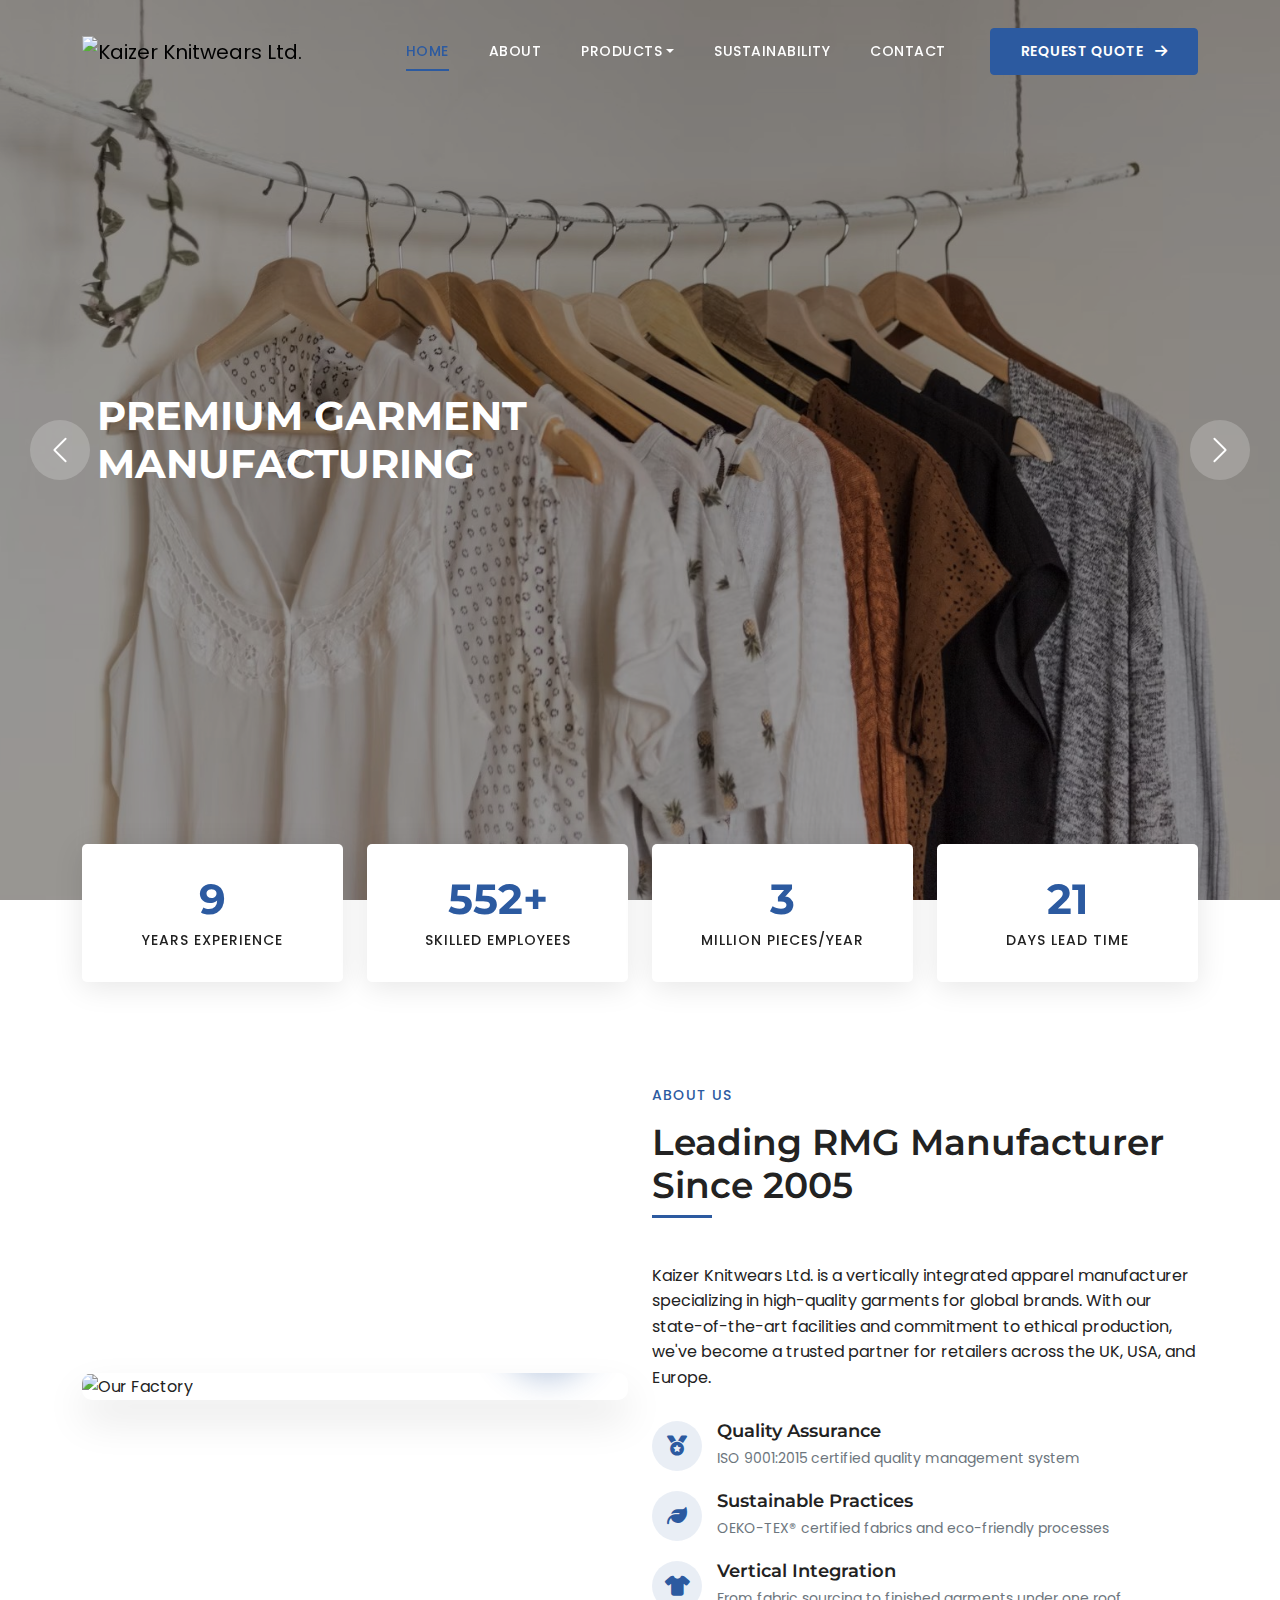
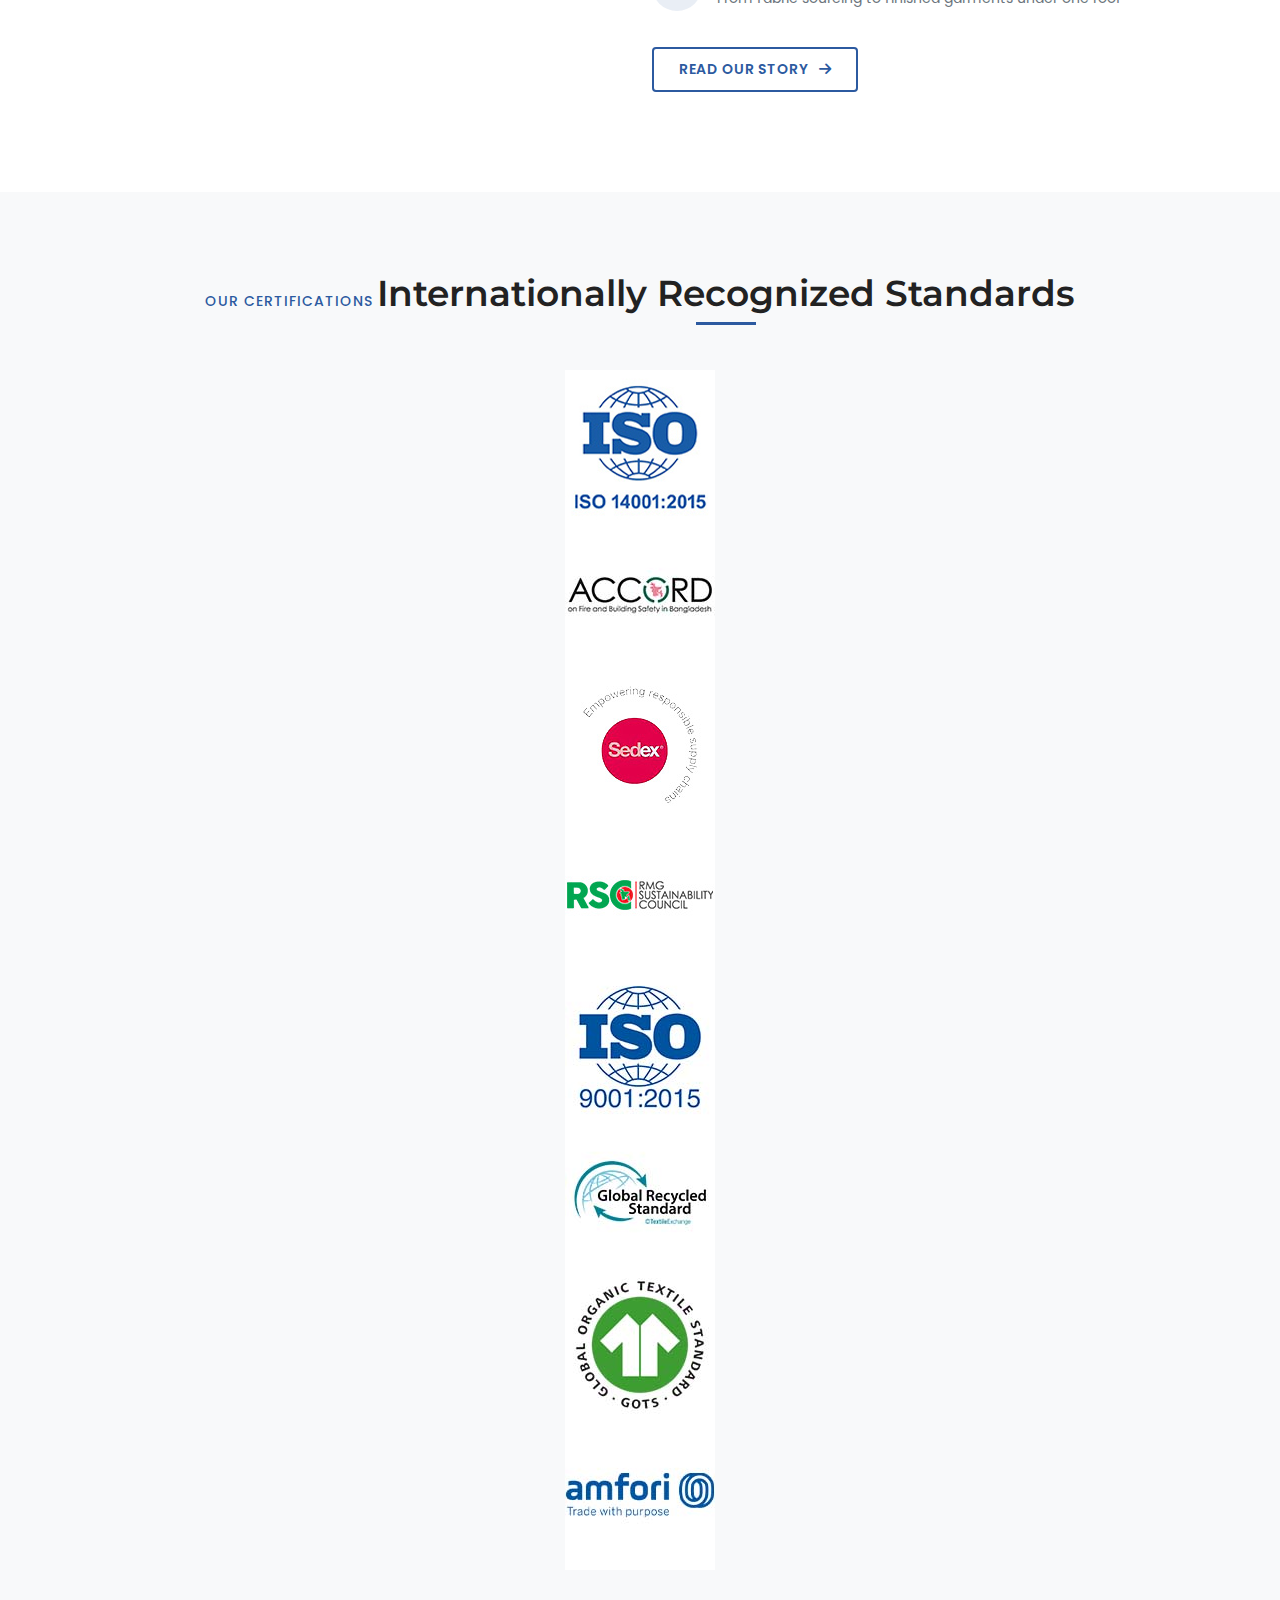
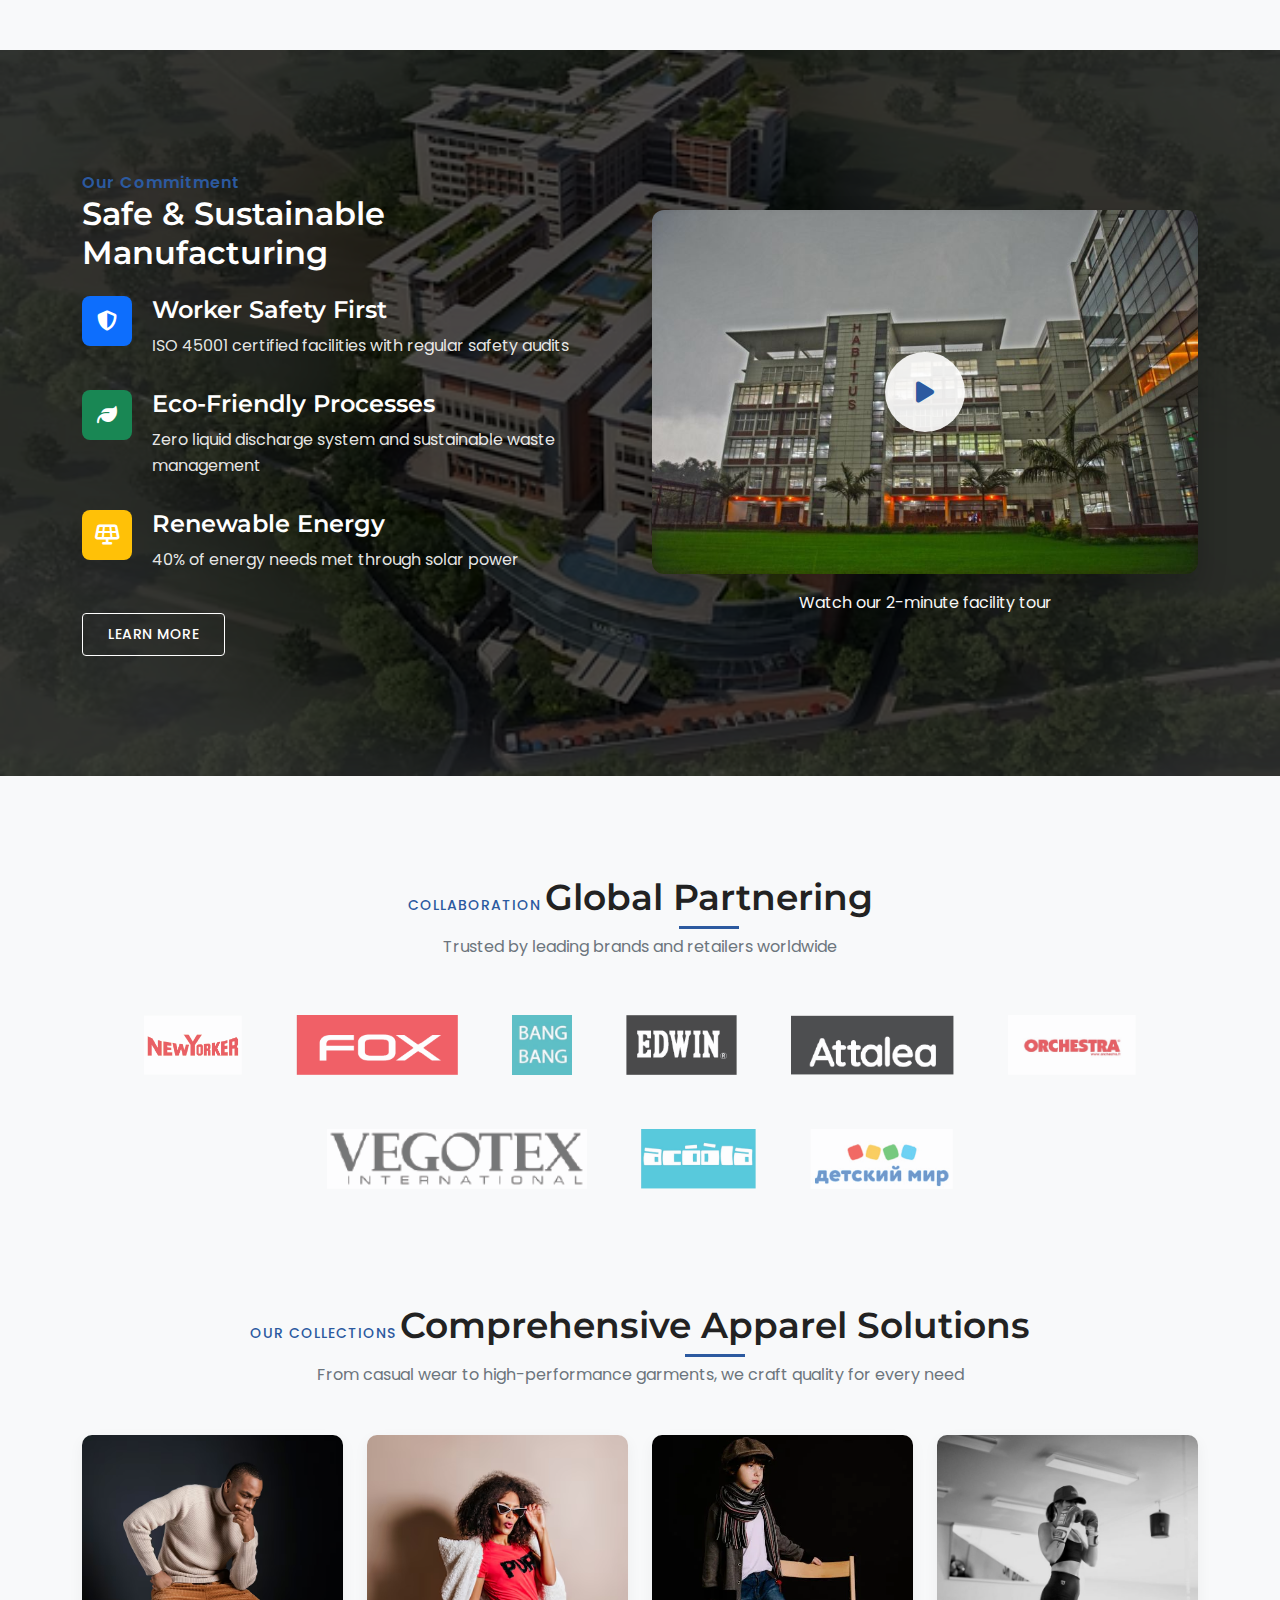
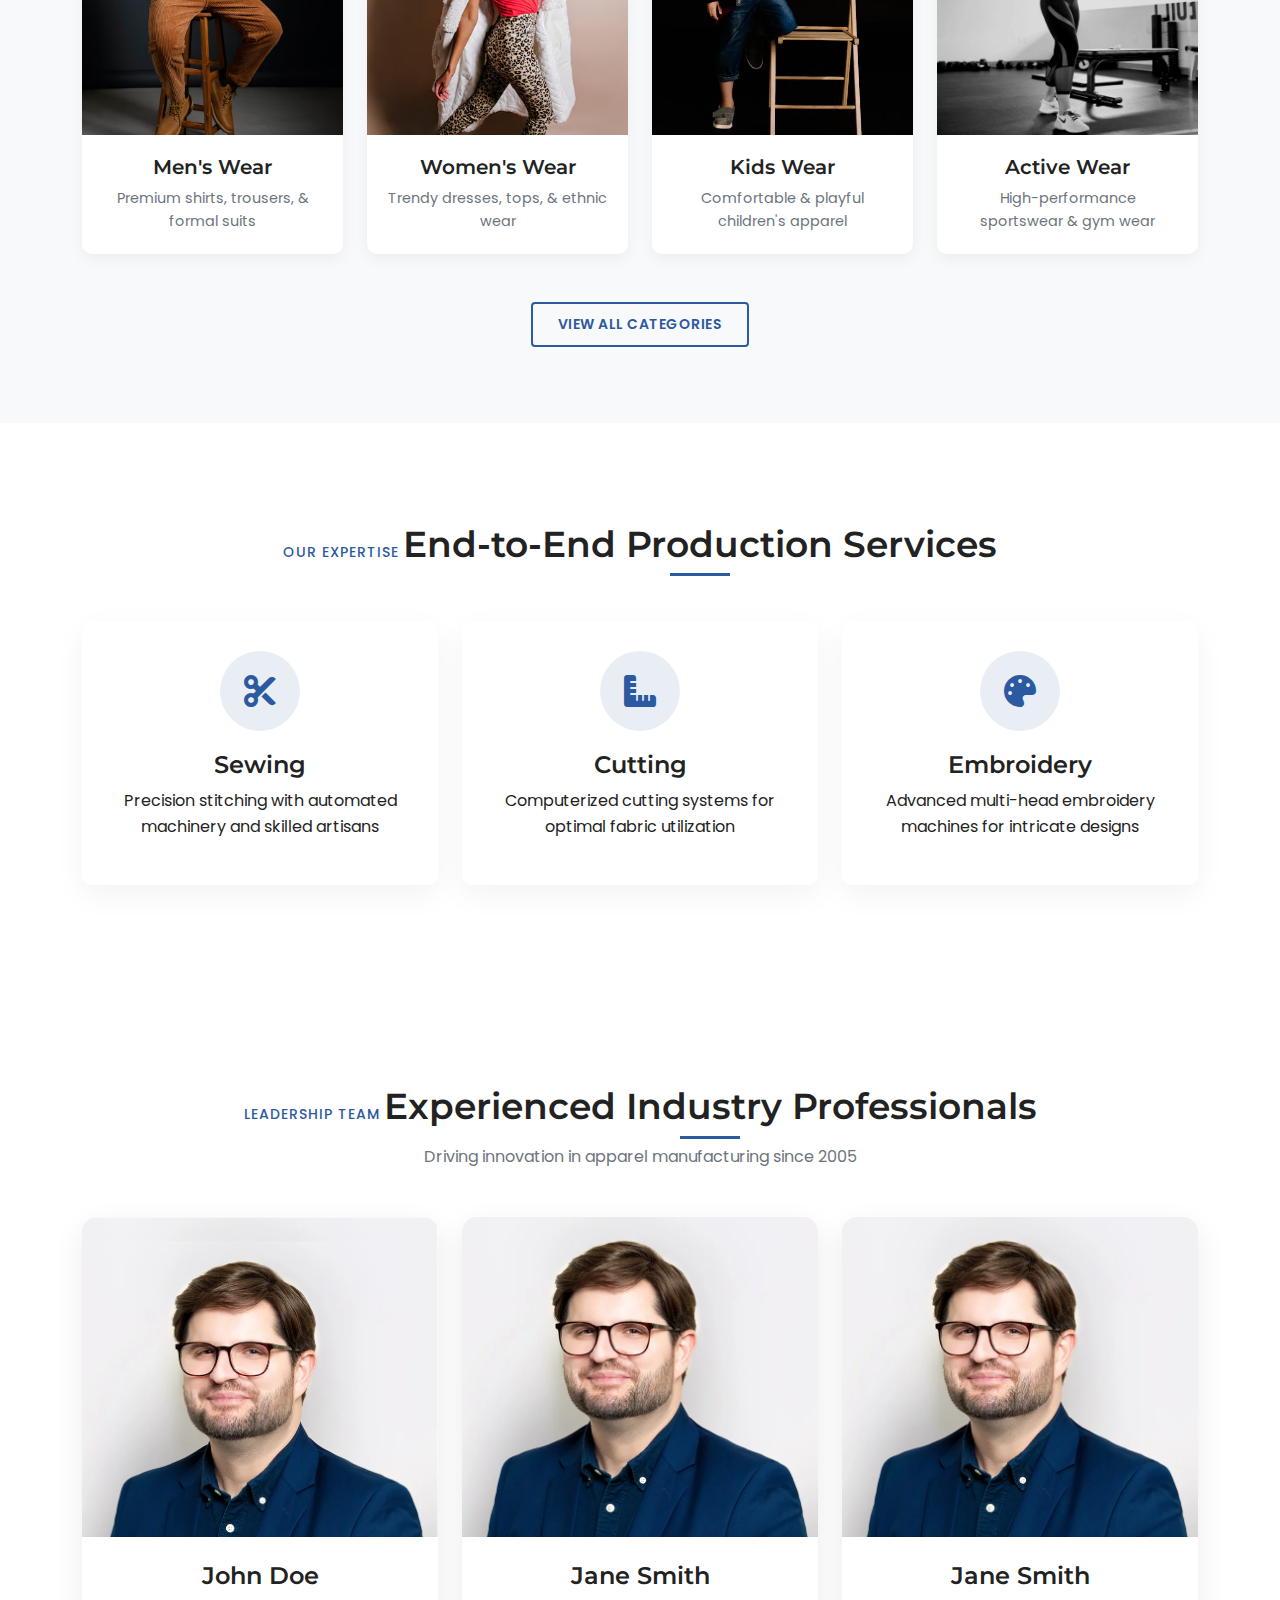
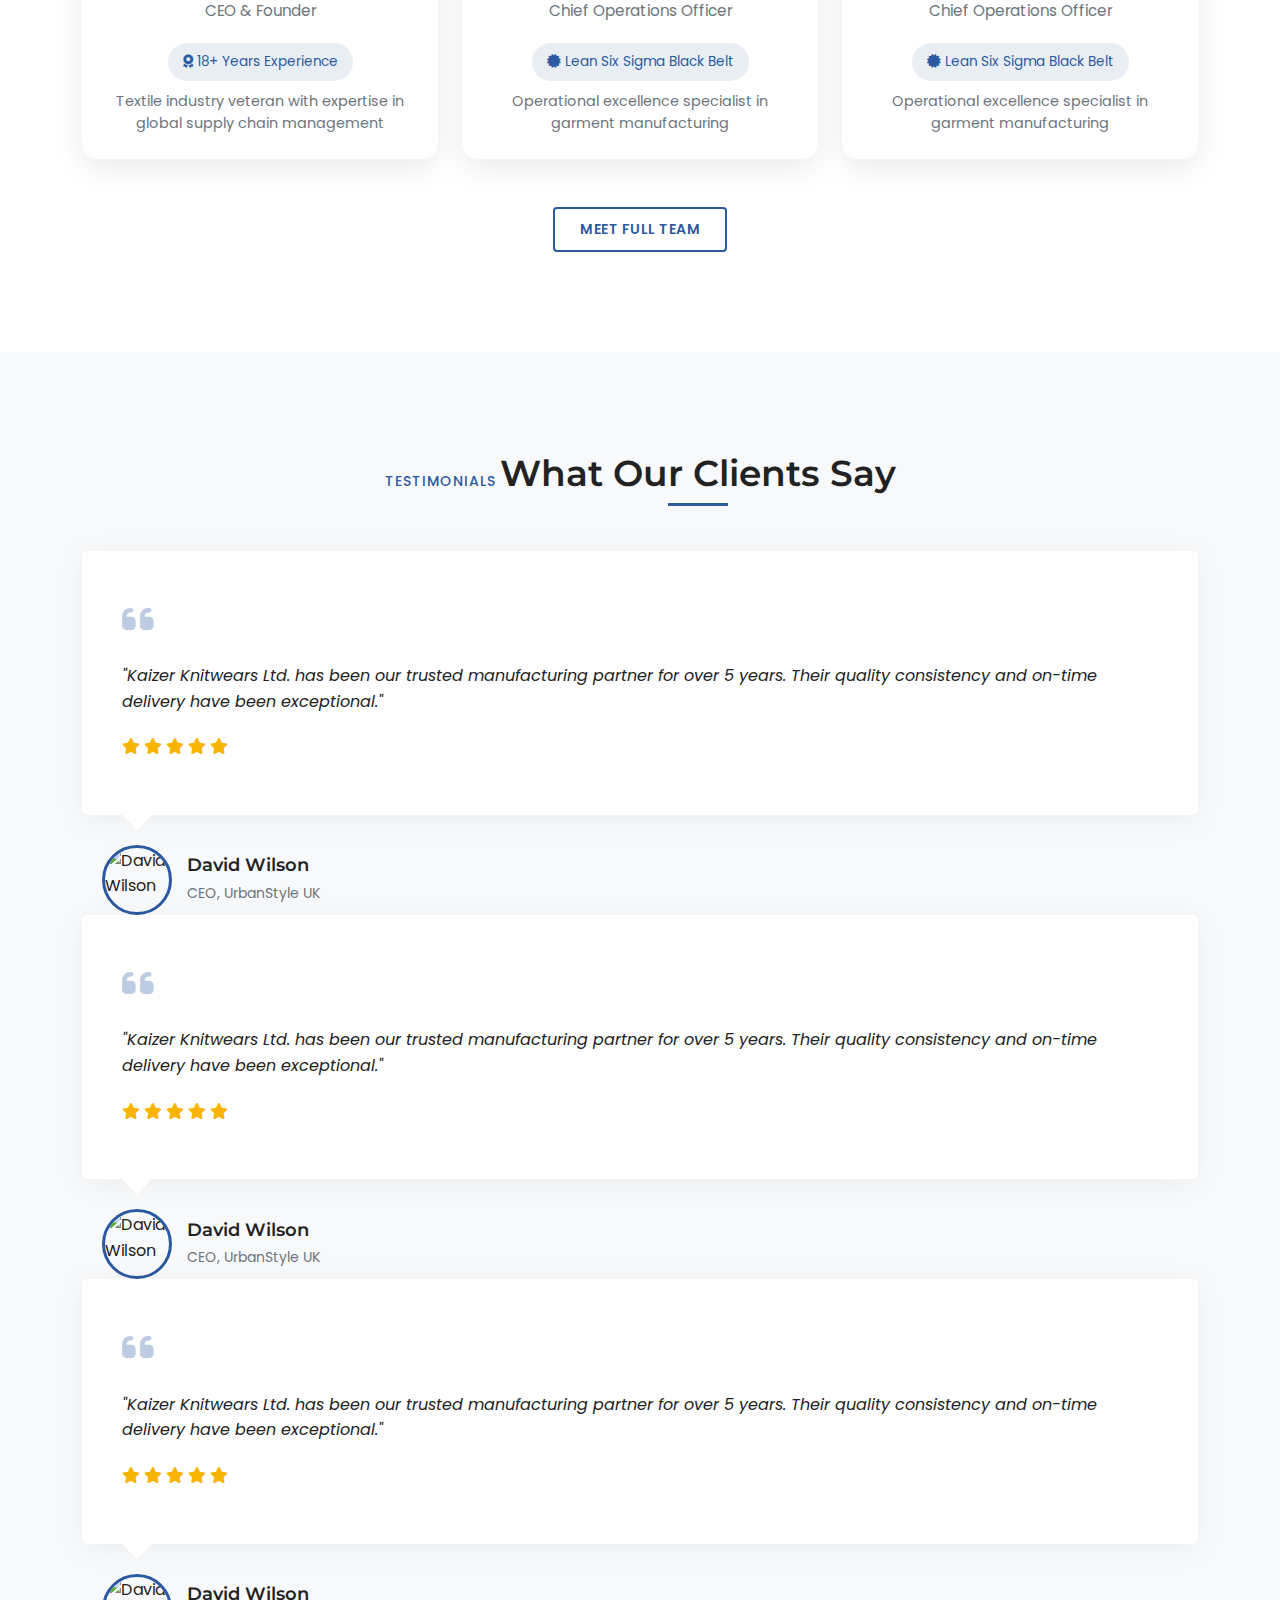
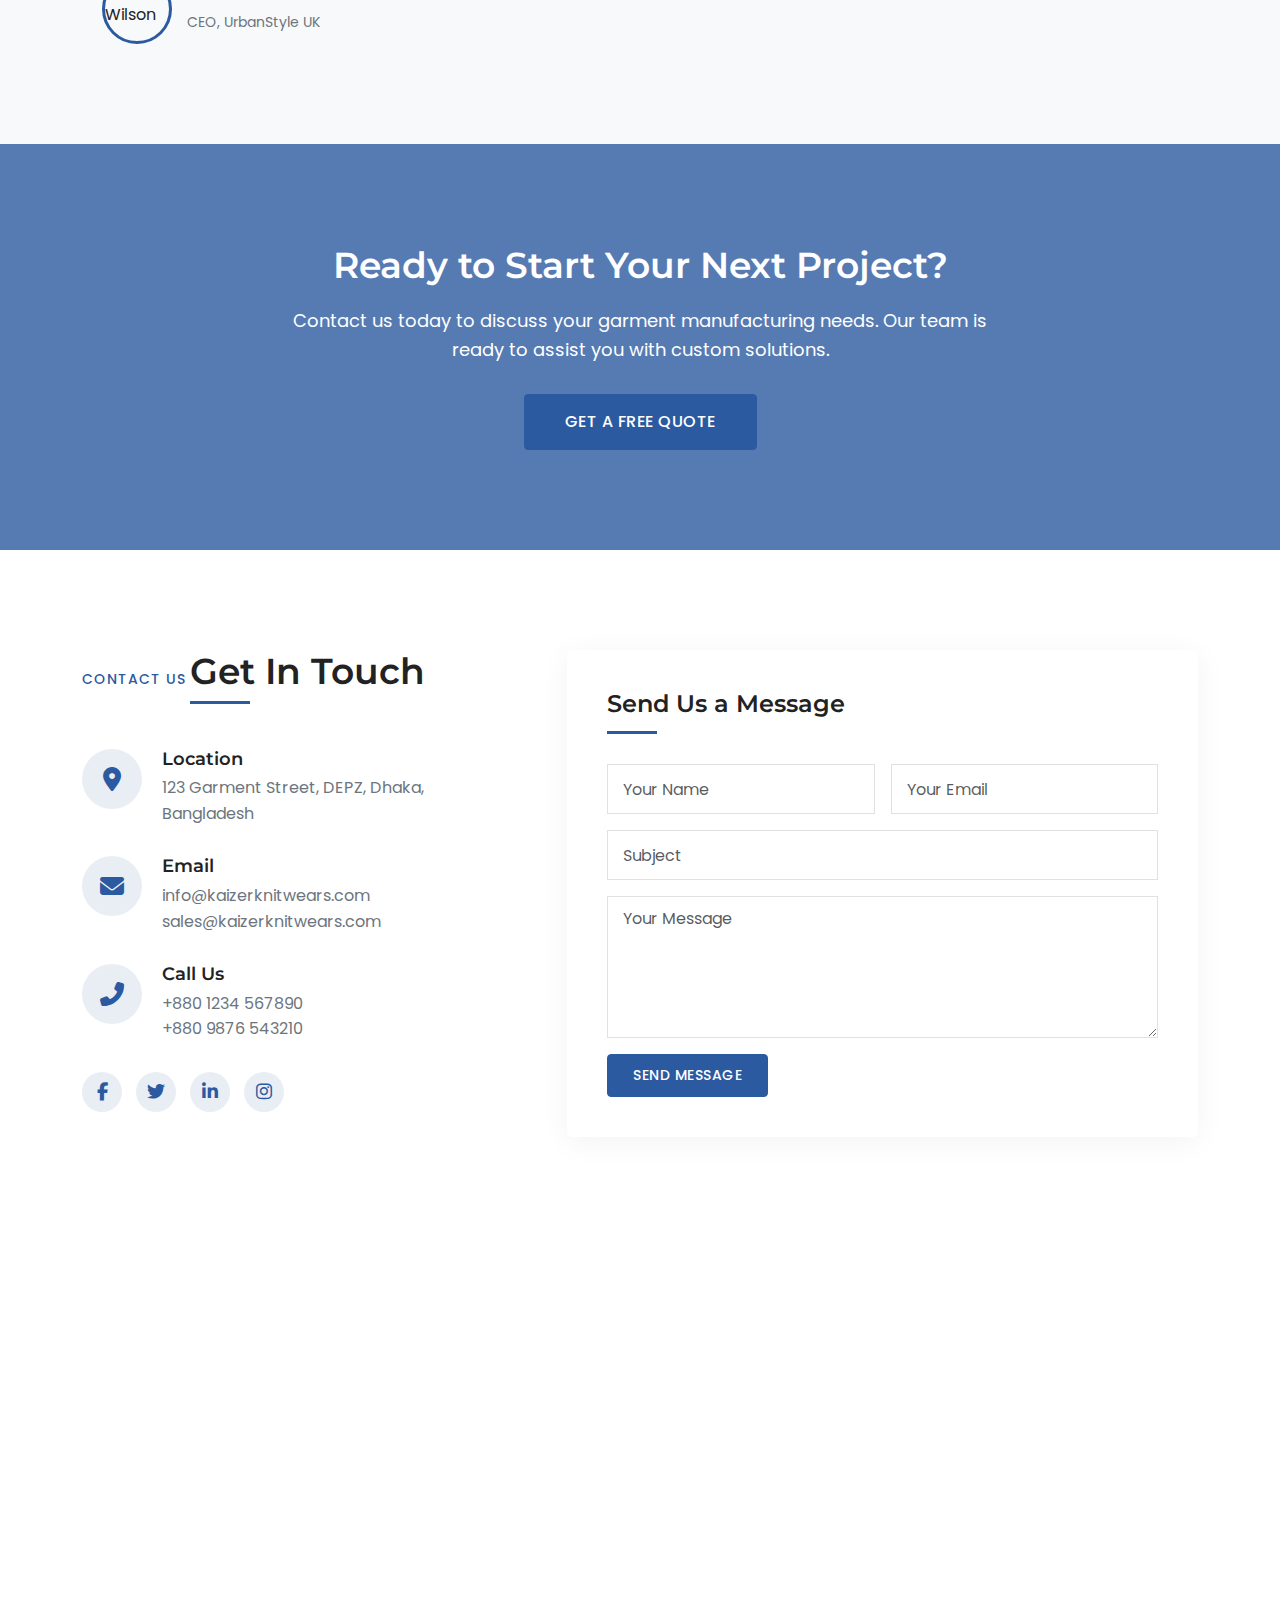
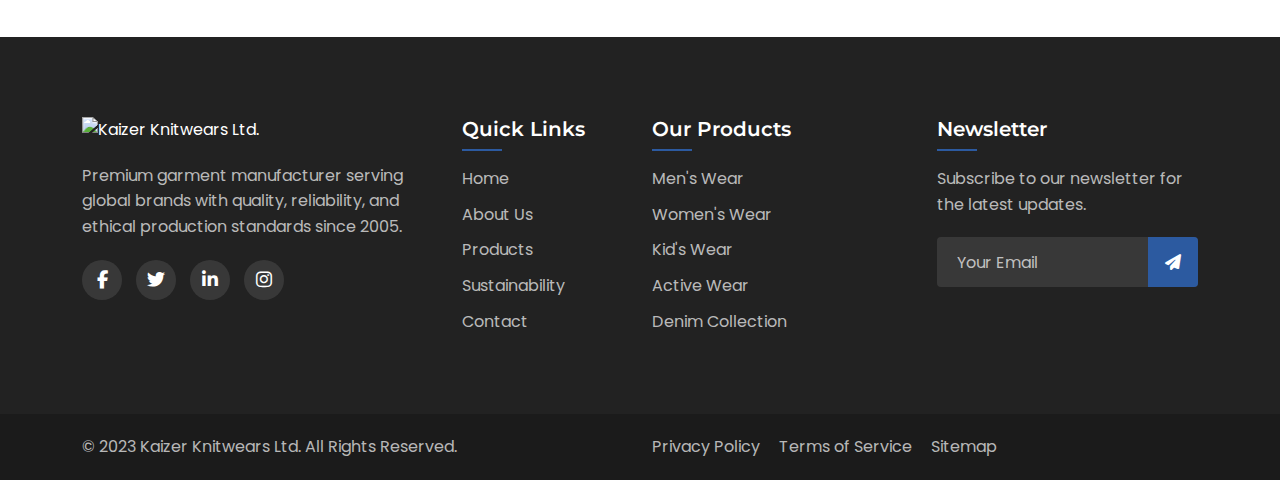
==== index.html @ 27f6b6c5 "projects home page" ====
<!DOCTYPE html>
<html lang="en">
<head>
    <meta charset="UTF-8">
    <meta name="viewport" content="width=device-width, initial-scale=1.0">
    <title>Kaizer Knitwears Ltd. | Premium RMG Manufacturer</title>
    <!-- Bootstrap CSS -->
    <link href="https://cdn.jsdelivr.net/npm/bootstrap@5.3.0/dist/css/bootstrap.min.css" rel="stylesheet">
    <!-- Font Awesome -->
    <link rel="stylesheet" href="https://cdnjs.cloudflare.com/ajax/libs/font-awesome/6.4.0/css/all.min.css">
    <!-- Google Fonts -->
    <link href="https://fonts.googleapis.com/css2?family=Poppins:wght@300;400;500;600;700&family=Montserrat:wght@400;500;600;700&display=swap"
          rel="stylesheet">
    <!-- Animate CSS -->
    <link rel="stylesheet" href="https://cdnjs.cloudflare.com/ajax/libs/animate.css/4.1.1/animate.min.css">
    <!-- Slick Slider CSS -->
    <link rel="stylesheet" href="https://cdnjs.cloudflare.com/ajax/libs/slick-carousel/1.8.1/slick.min.css">
    <link rel="stylesheet" href="https://cdnjs.cloudflare.com/ajax/libs/slick-carousel/1.8.1/slick-theme.min.css">
    <!-- Custom CSS -->
    <link rel="stylesheet" href="style.css">
</head>
<body>
<!-- Preloader -->
<div class="preloader">
    <div class="loader">
        <div class="spinner-border text-primary" role="status">
            <span class="visually-hidden">Loading...</span>
        </div>
        <p>Loading Kaizer Knitwears Ltd.</p>
    </div>
</div>

<!-- Header -->
<header class="header fixed-top">
    <div class="container">
        <nav class="navbar navbar-expand-lg">
            <a class="navbar-brand" href="#">
                <img src="https://erp.kaizerknitwear.com/static/images/logo.jpg" alt="Kaizer Knitwears Ltd."
                     class="img-fluid logo-dark">
                <img src="https://erp.kaizerknitwear.com/static/images/logo.jpg" alt="Kaizer Knitwears Ltd."
                     class="img-fluid logo-light">
            </a>
            <button class="navbar-toggler" type="button" data-bs-toggle="collapse" data-bs-target="#navbarNav">
                <span class="navbar-toggler-icon"></span>
            </button>
            <div class="collapse navbar-collapse" id="navbarNav">
                <ul class="navbar-nav ms-auto">
                    <li class="nav-item">
                        <a class="nav-link active" href="#home">Home</a>
                    </li>
                    <li class="nav-item">
                        <a class="nav-link" href="#about">About</a>
                    </li>
                    <li class="nav-item dropdown">
                        <a class="nav-link dropdown-toggle" href="#" id="productsDropdown" role="button"
                           data-bs-toggle="dropdown">Products</a>
                        <ul class="dropdown-menu">
                            <li><a class="dropdown-item" href="#">Men's Wear</a></li>
                            <li><a class="dropdown-item" href="#">Women's Wear</a></li>
                            <li><a class="dropdown-item" href="#">Kid's Wear</a></li>
                            <li><a class="dropdown-item" href="#">Active Wear</a></li>
                            <li><a class="dropdown-item" href="#">Denim Collection</a></li>
                        </ul>
                    </li>
                    <li class="nav-item">
                        <a class="nav-link" href="#sustainability">Sustainability</a>
                    </li>
                    <li class="nav-item">
                        <a class="nav-link" href="#contact">Contact</a>
                    </li>
                </ul>
                <div class="ms-lg-4 mt-3 mt-lg-0">
                    <a href="#contact" class="btn btn-primary btn-cta">Request Quote <i
                            class="fas fa-arrow-right ms-2"></i></a>
                </div>
            </div>
        </nav>
    </div>
</header>

<!-- Hero Banner with Improved Slider -->
<section class="hero-banner" id="home">
    <div id="heroCarousel" class="carousel slide carousel-fade" data-bs-ride="carousel">
        <div class="carousel-inner">
            <!-- Slide 1 -->
            <div class="carousel-item active">
                <div class="carousel-background" style="background-image: url('images/sl-1.jpg');">
                    <div class="carousel-container">
                        <div class="container">
                            <div class="carousel-content">
                                <h1 class="animate__animated animate__fadeInDown">Premium Garment Manufacturing</h1>
                            </div>
                        </div>
                    </div>
                </div>
            </div>
            <!-- Slide 2 -->
            <div class="carousel-item">
                <div class="carousel-background" style="background-image: url('images/sl5.jpg');">
                    <div class="carousel-container">
                        <div class="container">
                            <div class="carousel-content">
                                <h1 class="animate__animated animate__fadeInDown">Sustainable Textile Solutions</h1>
                                <!--  <div class="animate__animated animate__fadeInUp">
                                     <a href="#sustainability" class="btn btn-primary">Our Process</a>
                                 </div> -->
                            </div>
                        </div>
                    </div>
                </div>
            </div>
        </div>
        <!-- Custom Navigation Controls -->
        <button class="carousel-control-prev" type="button" data-bs-target="#heroCarousel" data-bs-slide="prev">
            <span class="carousel-control-prev-icon" aria-hidden="true"></span>
            <span class="visually-hidden">Previous</span>
        </button>
        <button class="carousel-control-next" type="button" data-bs-target="#heroCarousel" data-bs-slide="next">
            <span class="carousel-control-next-icon" aria-hidden="true"></span>
            <span class="visually-hidden">Next</span>
        </button>
    </div>
</section>

<!-- Stats Bar -->
<section class="stats-bar">
    <div class="container">
        <div class="row g-4">
            <div class="col-md-3 col-6">
                <div class="stat-item">
                    <h3 data-counter="18">0</h3>
                    <p>Years Experience</p>
                </div>
            </div>
            <div class="col-md-3 col-6">
                <div class="stat-item">
                    <h3 data-counter="1200">0</h3>
                    <p>Skilled Employees</p>
                </div>
            </div>
            <div class="col-md-3 col-6">
                <div class="stat-item">
                    <h3 data-counter="5">0</h3>
                    <p>Million Pieces/Year</p>
                </div>
            </div>
            <div class="col-md-3 col-6">
                <div class="stat-item">
                    <h3 data-counter="45">0</h3>
                    <p>Days Lead Time</p>
                </div>
            </div>
        </div>
    </div>
</section>

<!-- About Section -->
<section class="about-section" id="about">
    <div class="container">
        <div class="row align-items-center">
            <div class="col-lg-6">
                <div class="about-img">
                    <img src="https://images.unsplash.com/photo-1604176354204-9268737828e4?ixlib=rb-1.2.1&auto=format&fit=crop&w=1350&q=80"
                         alt="Our Factory" class="img-fluid">
                    <div class="experience-badge">
                        <span>18+</span>
                        <p>Years Experience</p>
                    </div>
                </div>
            </div>
            <div class="col-lg-6">
                <div class="section-header">
                    <span class="subtitle">About Us</span>
                    <h2>Leading RMG Manufacturer Since 2005</h2>
                </div>
                <p>Kaizer Knitwears Ltd. is a vertically integrated apparel manufacturer specializing in high-quality
                    garments for global brands. With our state-of-the-art facilities and commitment to ethical
                    production, we've become a trusted partner for retailers across the UK, USA, and Europe.</p>
                <div class="about-features">
                    <div class="feature-item">
                        <div class="feature-icon">
                            <i class="fas fa-medal"></i>
                        </div>
                        <div class="feature-content">
                            <h4>Quality Assurance</h4>
                            <p>ISO 9001:2015 certified quality management system</p>
                        </div>
                    </div>
                    <div class="feature-item">
                        <div class="feature-icon">
                            <i class="fas fa-leaf"></i>
                        </div>
                        <div class="feature-content">
                            <h4>Sustainable Practices</h4>
                            <p>OEKO-TEX® certified fabrics and eco-friendly processes</p>
                        </div>
                    </div>
                    <div class="feature-item">
                        <div class="feature-icon">
                            <i class="fas fa-tshirt"></i>
                        </div>
                        <div class="feature-content">
                            <h4>Vertical Integration</h4>
                            <p>From fabric sourcing to finished garments under one roof</p>
                        </div>
                    </div>
                </div>
                <a href="#" class="btn btn-outline-primary mt-3">Read Our Story <i class="fas fa-arrow-right ms-2"></i></a>
            </div>
        </div>
    </div>
</section>

<!-- Certifications -->
<section class="certifications-section bg-light">
    <div class="container">
        <div class="section-header text-center">
            <span class="subtitle">Our Certifications</span>
            <h2>Internationally Recognized Standards</h2>
        </div>
        <div class="certifications-slider">
            <div class="certification-item">
                <img src="images/ISO-14001.jpg" alt="OEKO-TEX Certified" class="img-fluid">
            </div>
            <div class="certification-item">
                <img src="images/accord.jpg" alt="ISO 9001 Certified" class="img-fluid">
            </div>
            <div class="certification-item">
                <img src="images/Sedex.jpg" alt="BSCI Compliant" class="img-fluid">
            </div>
            <div class="certification-item">
                <img src="images/RSC.jpg" alt="SEDEX Member" class="img-fluid">
            </div>
            <div class="certification-item">
                <img src="images/ISO.jpg" alt="WRAP Certified" class="img-fluid">
            </div>
            <div class="certification-item">
                <img src="images/GRS.jpg" alt="LEED Certified" class="img-fluid">
            </div>
            <div class="certification-item">
                <img src="images/gots.jpg" alt="LEED Certified" class="img-fluid">
            </div>
            <div class="certification-item">
                <img src="images/amfori.jpg" alt="LEED Certified" class="img-fluid">
            </div>
        </div>
    </div>
</section>

<!-- Add this after Certifications Section -->

<!-- Updated Video Section -->
<section class="video-section" id="sustainability-video">
    <div class="video-overlay"></div>
    <div class="container">
        <div class="row align-items-center">
            <!-- Left Content Column -->
            <div class="col-lg-6 mb-5 mb-lg-0">
                <div class="video-content pr-lg-5">
                    <span class="subtitle">Our Commitment</span>
                    <h2 class="text-white mb-4">Safe & Sustainable Manufacturing</h2>

                    <div class="safety-features mb-4">
                        <div class="feature-item d-flex mb-3">
                            <div class="icon-box bg-primary text-white">
                                <i class="fas fa-shield-alt"></i>
                            </div>
                            <div class="content-box">
                                <h4 class="text-white">Worker Safety First</h4>
                                <p class="text-light">ISO 45001 certified facilities with regular safety audits</p>
                            </div>
                        </div>

                        <div class="feature-item d-flex mb-3">
                            <div class="icon-box bg-success text-white">
                                <i class="fas fa-leaf"></i>
                            </div>
                            <div class="content-box">
                                <h4 class="text-white">Eco-Friendly Processes</h4>
                                <p class="text-light">Zero liquid discharge system and sustainable waste management</p>
                            </div>
                        </div>

                        <div class="feature-item d-flex">
                            <div class="icon-box bg-warning text-white">
                                <i class="fas fa-solar-panel"></i>
                            </div>
                            <div class="content-box">
                                <h4 class="text-white">Renewable Energy</h4>
                                <p class="text-light">40% of energy needs met through solar power</p>
                            </div>
                        </div>
                    </div>

                    <a href="#sustainability" class="btn btn-outline-light">Learn More</a>
                </div>
            </div>

            <!-- Right Video Column -->
            <div class="col-lg-6">
                <div class="video-play-wrapper text-center">
                    <div class="video-thumbnail position-relative">
                        <img src="images/rmg.jpeg" alt="Factory Tour" class="img-fluid rounded-lg">
                        <a href="https://www.youtube.com/watch?v=your-video-id"
                           class="video-play-btn"
                           data-bs-toggle="modal"
                           data-bs-target="#videoModal">
                            <i class="fas fa-play"></i>
                        </a>
                    </div>
                    <p class="text-white mt-3 mb-0">Watch our 2-minute facility tour</p>
                </div>
            </div>
        </div>
    </div>
</section>
<div class="modal fade" id="videoModal" tabindex="-1" aria-labelledby="videoModalLabel" aria-hidden="true">
    <div class="modal-dialog modal-lg">
        <div class="modal-content">
            <div class="modal-header">
                <button type="button" class="btn-close" data-bs-dismiss="modal" aria-label="Close"></button>
            </div>
            <div class="modal-body">
                <div class="ratio ratio-16x9">
                    <iframe id="videoFrame" src="" allowfullscreen></iframe>
                </div>
            </div>
        </div>
    </div>
</div>
<!-- end Video Modal -->


<!-- Global Partnering Section -->
<section class="global-partnering-section py-100 bg-light">
    <div class="container">
        <div class="section-header text-center">
            <span class="subtitle">Collaboration</span>
            <h2>Global Partnering</h2>
            <p>Trusted by leading brands and retailers worldwide</p>
        </div>
        <div class="partner-logos">
            <div class="row align-items-center justify-content-center g-4">
                <div class="col-auto">
                    <img src="images/clients1.png" alt="Partner 1" class="img-fluid">
                </div>
                <div class="col-auto">
                    <img src="images/clients2.png" alt="Partner 2" class="img-fluid">
                </div>
                <div class="col-auto">
                    <img src="images/clients3.png" alt="Partner 3" class="img-fluid">
                </div>
                <div class="col-auto">
                    <img src="images/clients4.png" alt="Partner 4" class="img-fluid">
                </div>
                <div class="col-auto">
                    <img src="images/clients5.png" alt="Partner 5" class="img-fluid">
                </div>
                <div class="col-auto">
                    <img src="images/clients6.png" alt="Partner 5" class="img-fluid">
                </div>
                <div class="col-auto">
                    <img src="images/clients7.png" alt="Partner 5" class="img-fluid">
                </div>
                <div class="col-auto">
                    <img src="images/clients8.png" alt="Partner 5" class="img-fluid">
                </div>
                <div class="col-auto">
                    <img src="images/clients9.png" alt="Partner 5" class="img-fluid">
                </div>
            </div>
        </div>
    </div>
</section>
<!-- Diverse Product Range Section -->
<section class="product-range-section py-100">
    <div class="container">
        <div class="section-header text-center mb-5">
            <span class="subtitle">Our Collections</span>
            <h2>Comprehensive Apparel Solutions</h2>
            <p class="mx-auto">From casual wear to high-performance garments, we craft quality for every need</p>
        </div>

        <div class="row g-4">
            <!-- Men's Wear -->
            <div class="col-lg-3 col-md-6">
                <div class="product-category-card">
                    <div class="category-image">
                        <img src="images/mens.avif" alt="Men's Collection" class="img-fluid">
                        <div class="category-overlay">
                            <a href="#" class="btn btn-primary">Explore Collection</a>
                        </div>
                    </div>
                    <div class="category-info">
                        <h4>Men's Wear</h4>
                        <p>Premium shirts, trousers, & formal suits</p>
                    </div>
                </div>
            </div>

            <!-- Women's Wear -->
            <div class="col-lg-3 col-md-6">
                <div class="product-category-card">
                    <div class="category-image">
                        <img src="images/wmens.avif" alt="Women's Collection" class="img-fluid">
                        <div class="category-overlay">
                            <a href="#" class="btn btn-primary">Explore Collection</a>
                        </div>
                    </div>
                    <div class="category-info">
                        <h4>Women's Wear</h4>
                        <p>Trendy dresses, tops, & ethnic wear</p>
                    </div>
                </div>
            </div>

            <!-- Kids Wear -->
            <div class="col-lg-3 col-md-6">
                <div class="product-category-card">
                    <div class="category-image">
                        <img src="images/kids.webp" alt="Kids Collection" class="img-fluid">
                        <div class="category-overlay">
                            <a href="#" class="btn btn-primary">Explore Collection</a>
                        </div>
                    </div>
                    <div class="category-info">
                        <h4>Kids Wear</h4>
                        <p>Comfortable & playful children's apparel</p>
                    </div>
                </div>
            </div>

            <!-- Active Wear -->
            <div class="col-lg-3 col-md-6">
                <div class="product-category-card">
                    <div class="category-image">
                        <img src="images/activ.jpg" alt="Activewear" class="img-fluid">
                        <div class="category-overlay">
                            <a href="#" class="btn btn-primary">Explore Collection</a>
                        </div>
                    </div>
                    <div class="category-info">
                        <h4>Active Wear</h4>
                        <p>High-performance sportswear & gym wear</p>
                    </div>
                </div>
            </div>
        </div>
        <div class="row">
            <!-- View All Button -->
            <div class="text-center mt-5">
                <a href="#products" class="btn btn-outline-primary">View All Categories</a>
            </div>
        </div>
        <br>
        <br>
        <br>
    </div>
</section>

<!-- Add this after Global Partnering Section -->
<!-- Production Services Section -->
<section class="production-services-section py-100">
    <div class="container">
        <div class="section-header text-center">
            <span class="subtitle">Our Expertise</span>
            <h2>End-to-End Production Services</h2>
        </div>
        <div class="row g-4">
            <!-- Sewing -->
            <div class="col-md-4 col-sm-6">
                <div class="service-card">
                    <div class="service-icon">
                        <i class="fas fa-cut"></i>
                    </div>
                    <h4>Sewing</h4>
                    <p>Precision stitching with automated machinery and skilled artisans</p>
                </div>
            </div>
            <!-- Cutting -->
            <div class="col-md-4 col-sm-6">
                <div class="service-card">
                    <div class="service-icon">
                        <i class="fas fa-ruler-combined"></i>
                    </div>
                    <h4>Cutting</h4>
                    <p>Computerized cutting systems for optimal fabric utilization</p>
                </div>
            </div>
            <!-- Add similar blocks for other services -->
            <!-- Embroidery -->
            <div class="col-md-4 col-sm-6">
                <div class="service-card">
                    <div class="service-icon">
                        <i class="fas fa-palette"></i>
                    </div>
                    <h4>Embroidery</h4>
                    <p>Advanced multi-head embroidery machines for intricate designs</p>
                </div>
            </div>
            <!-- Add remaining services following the same pattern -->
        </div>
    </div>
</section>

<!-- Add this after Production Services Section -->
<!-- Management Team Section -->
<!-- Management Team Section -->
<section class="management-section">
    <div class="container">
        <div class="section-header text-center mb-5">
            <span class="subtitle">Leadership Team</span>
            <h2>Experienced Industry Professionals</h2>
            <p class="mx-auto">Driving innovation in apparel manufacturing since 2005</p>
        </div>

        <div class="row g-4 justify-content-center">
            <!-- CEO -->
            <div class="col-xl-4 col-lg-4 col-md-6">
                <div class="team-card">
                    <div class="team-image">
                        <img src="images/md.png" alt="John Doe - CEO" class="img-fluid">
                        <div class="team-social">
                            <a href="#" class="social-link"><i class="fab fa-linkedin"></i></a>
                            <a href="#" class="social-link"><i class="fab fa-twitter"></i></a>
                            <a href="#" class="social-link"><i class="far fa-envelope"></i></a>
                        </div>
                    </div>
                    <div class="team-info">
                        <h4>John Doe</h4>
                        <p class="position">CEO & Founder</p>
                        <div class="achievement-badge">
                            <i class="fas fa-award"></i> 18+ Years Experience
                        </div>
                        <p class="bio">Textile industry veteran with expertise in global supply chain management</p>
                    </div>
                </div>
            </div>

            <!-- COO -->
            <div class="col-xl-4 col-lg-4 col-md-6">
                <div class="team-card">
                    <div class="team-image">
                        <img src="images/md.webp" alt="Jane Smith - COO" class="img-fluid">
                        <div class="team-social">
                            <a href="#" class="social-link"><i class="fab fa-linkedin"></i></a>
                            <a href="#" class="social-link"><i class="fab fa-instagram"></i></a>
                        </div>
                    </div>
                    <div class="team-info">
                        <h4>Jane Smith</h4>
                        <p class="position">Chief Operations Officer</p>
                        <div class="achievement-badge">
                            <i class="fas fa-certificate"></i> Lean Six Sigma Black Belt
                        </div>
                        <p class="bio">Operational excellence specialist in garment manufacturing</p>
                    </div>
                </div>
            </div>

            <!-- COO -->
            <div class="col-xl-4 col-lg-4 col-md-6">
                <div class="team-card">
                    <div class="team-image">
                        <img src="images/md.webp" alt="Jane Smith - COO" class="img-fluid">
                        <div class="team-social">
                            <a href="#" class="social-link"><i class="fab fa-linkedin"></i></a>
                            <a href="#" class="social-link"><i class="fab fa-instagram"></i></a>
                        </div>
                    </div>
                    <div class="team-info">
                        <h4>Jane Smith</h4>
                        <p class="position">Chief Operations Officer</p>
                        <div class="achievement-badge">
                            <i class="fas fa-certificate"></i> Lean Six Sigma Black Belt
                        </div>
                        <p class="bio">Operational excellence specialist in garment manufacturing</p>
                    </div>
                </div>
            </div>

            <!-- Add more team members -->
        </div>

        <div class="text-center mt-5">
            <a href="#about" class="btn btn-outline-primary">Meet Full Team</a>
        </div>
    </div>
</section>

<!-- Testimonials -->
<section class="testimonials-section bg-light">
    <div class="container">
        <div class="section-header text-center">
            <span class="subtitle">Testimonials</span>
            <h2>What Our Clients Say</h2>
        </div>
        <div class="testimonial-slider">
            <div class="testimonial-item">
                <div class="testimonial-content">
                    <div class="quote-icon">
                        <i class="fas fa-quote-left"></i>
                    </div>
                    <p>"Kaizer Knitwears Ltd. has been our trusted manufacturing partner for over 5 years. Their quality
                        consistency and on-time delivery have been exceptional."</p>
                    <div class="rating">
                        <i class="fas fa-star"></i>
                        <i class="fas fa-star"></i>
                        <i class="fas fa-star"></i>
                        <i class="fas fa-star"></i>
                        <i class="fas fa-star"></i>
                    </div>
                </div>
                <div class="testimonial-author">
                    <img src="https://randomuser.me/api/portraits/men/32.jpg" alt="David Wilson" class="img-fluid">
                    <div class="author-info">
                        <h4>David Wilson</h4>
                        <p>CEO, UrbanStyle UK</p>
                    </div>
                </div>
            </div>
            <div class="testimonial-item">
                <div class="testimonial-content">
                    <div class="quote-icon">
                        <i class="fas fa-quote-left"></i>
                    </div>
                    <p>"Kaizer Knitwears Ltd. has been our trusted manufacturing partner for over 5 years. Their quality
                        consistency and on-time delivery have been exceptional."</p>
                    <div class="rating">
                        <i class="fas fa-star"></i>
                        <i class="fas fa-star"></i>
                        <i class="fas fa-star"></i>
                        <i class="fas fa-star"></i>
                        <i class="fas fa-star"></i>
                    </div>
                </div>
                <div class="testimonial-author">
                    <img src="https://randomuser.me/api/portraits/men/32.jpg" alt="David Wilson" class="img-fluid">
                    <div class="author-info">
                        <h4>David Wilson</h4>
                        <p>CEO, UrbanStyle UK</p>
                    </div>
                </div>
            </div>
            <div class="testimonial-item">
                <div class="testimonial-content">
                    <div class="quote-icon">
                        <i class="fas fa-quote-left"></i>
                    </div>
                    <p>"Kaizer Knitwears Ltd. has been our trusted manufacturing partner for over 5 years. Their quality
                        consistency and on-time delivery have been exceptional."</p>
                    <div class="rating">
                        <i class="fas fa-star"></i>
                        <i class="fas fa-star"></i>
                        <i class="fas fa-star"></i>
                        <i class="fas fa-star"></i>
                        <i class="fas fa-star"></i>
                    </div>
                </div>
                <div class="testimonial-author">
                    <img src="https://randomuser.me/api/portraits/men/32.jpg" alt="David Wilson" class="img-fluid">
                    <div class="author-info">
                        <h4>David Wilson</h4>
                        <p>CEO, UrbanStyle UK</p>
                    </div>
                </div>
            </div>
            <!-- Add more testimonials as needed -->
        </div>
    </div>
</section>

<!-- CTA Section -->
<section class="cta-section"
         style="background-image: url('https://images.unsplash.com/photo-1521791136064-7986c2920216?ixlib=rb-1.2.1&auto=format&fit=crop&w=1350&q=80');">
    <div class="container">
        <div class="row justify-content-center">
            <div class="col-lg-8 text-center">
                <h2>Ready to Start Your Next Project?</h2>
                <p>Contact us today to discuss your garment manufacturing needs. Our team is ready to assist you with
                    custom solutions.</p>
                <a href="#contact" class="btn btn-primary btn-lg">Get a Free Quote</a>
            </div>
        </div>
    </div>
</section>

<!-- Contact Section -->
<section class="contact-section" id="contact">
    <div class="container">
        <div class="row g-5">
            <div class="col-lg-5">
                <div class="section-header">
                    <span class="subtitle">Contact Us</span>
                    <h2>Get In Touch</h2>
                </div>
                <div class="contact-info">
                    <div class="info-item">
                        <div class="info-icon">
                            <i class="fas fa-map-marker-alt"></i>
                        </div>
                        <div class="info-content">
                            <h4>Location</h4>
                            <p>123 Garment Street, DEPZ, Dhaka, Bangladesh</p>
                        </div>
                    </div>
                    <div class="info-item">
                        <div class="info-icon">
                            <i class="fas fa-envelope"></i>
                        </div>
                        <div class="info-content">
                            <h4>Email</h4>
                            <p>info@kaizerknitwears.com<br>sales@kaizerknitwears.com</p>
                        </div>
                    </div>
                    <div class="info-item">
                        <div class="info-icon">
                            <i class="fas fa-phone-alt"></i>
                        </div>
                        <div class="info-content">
                            <h4>Call Us</h4>
                            <p>+880 1234 567890<br>+880 9876 543210</p>
                        </div>
                    </div>
                </div>
                <div class="social-links mt-4">
                    <a href="#"><i class="fab fa-facebook-f"></i></a>
                    <a href="#"><i class="fab fa-twitter"></i></a>
                    <a href="#"><i class="fab fa-linkedin-in"></i></a>
                    <a href="#"><i class="fab fa-instagram"></i></a>
                </div>
            </div>
            <div class="col-lg-7">
                <div class="contact-form">
                    <h3>Send Us a Message</h3>
                    <form id="contactForm">
                        <div class="row g-3">
                            <div class="col-md-6">
                                <input type="text" class="form-control" placeholder="Your Name" required>
                            </div>
                            <div class="col-md-6">
                                <input type="email" class="form-control" placeholder="Your Email" required>
                            </div>
                            <div class="col-12">
                                <input type="text" class="form-control" placeholder="Subject">
                            </div>
                            <div class="col-12">
                                <textarea class="form-control" rows="5" placeholder="Your Message" required></textarea>
                            </div>
                            <div class="col-12">
                                <button type="submit" class="btn btn-primary">Send Message</button>
                            </div>
                        </div>
                    </form>
                </div>
            </div>
        </div>
    </div>
</section>

<!-- Map Section -->
<div class="map-section">
    <iframe src="https://www.google.com/maps/embed?pb=!1m18!1m12!1m3!1d3651.862313364048!2d90.3882773154314!3d23.75082698458716!2m3!1f0!2f0!3f0!3m2!1i1024!2i768!4f13.1!3m3!1m2!1s0x3755b8b33cffc3fb%3A0x4a826f475fd312af!2sDhaka%20Export%20Processing%20Zone!5e0!3m2!1sen!2sbd!4v1620000000000!5m2!1sen!2sbd"
            width="100%" height="450" style="border:0;" allowfullscreen="" loading="lazy"></iframe>
</div>

<!-- Footer -->
<footer class="footer">
    <div class="footer-top">
        <div class="container">
            <div class="row g-4">
                <div class="col-lg-4">
                    <div class="footer-widget">
                        <img src="https://via.placeholder.com/180x50/ffffff?text=Kaizer+Knitwears+Ltd."
                             alt="Kaizer Knitwears Ltd." class="footer-logo">
                        <p>Premium garment manufacturer serving global brands with quality, reliability, and ethical
                            production standards since 2005.</p>
                        <div class="footer-social">
                            <a href="#"><i class="fab fa-facebook-f"></i></a>
                            <a href="#"><i class="fab fa-twitter"></i></a>
                            <a href="#"><i class="fab fa-linkedin-in"></i></a>
                            <a href="#"><i class="fab fa-instagram"></i></a>
                        </div>
                    </div>
                </div>
                <div class="col-lg-2 col-md-4">
                    <div class="footer-widget">
                        <h4>Quick Links</h4>
                        <ul>
                            <li><a href="#home">Home</a></li>
                            <li><a href="#about">About Us</a></li>
                            <li><a href="#products">Products</a></li>
                            <li><a href="#sustainability">Sustainability</a></li>
                            <li><a href="#contact">Contact</a></li>
                        </ul>
                    </div>
                </div>
                <div class="col-lg-3 col-md-4">
                    <div class="footer-widget">
                        <h4>Our Products</h4>
                        <ul>
                            <li><a href="#">Men's Wear</a></li>
                            <li><a href="#">Women's Wear</a></li>
                            <li><a href="#">Kid's Wear</a></li>
                            <li><a href="#">Active Wear</a></li>
                            <li><a href="#">Denim Collection</a></li>
                        </ul>
                    </div>
                </div>
                <div class="col-lg-3 col-md-4">
                    <div class="footer-widget">
                        <h4>Newsletter</h4>
                        <p>Subscribe to our newsletter for the latest updates.</p>
                        <form class="newsletter-form">
                            <input type="email" placeholder="Your Email" required>
                            <button type="submit"><i class="fas fa-paper-plane"></i></button>
                        </form>
                    </div>
                </div>
            </div>
        </div>
    </div>
    <div class="footer-bottom">
        <div class="container">
            <div class="row">
                <div class="col-md-6">
                    <p class="copyright">&copy; 2023 Kaizer Knitwears Ltd. All Rights Reserved.</p>
                </div>
                <div class="col-md-6">
                    <div class="footer-menu">
                        <a href="#">Privacy Policy</a>
                        <a href="#">Terms of Service</a>
                        <a href="#">Sitemap</a>
                    </div>
                </div>
            </div>
        </div>
    </div>
</footer>

<!-- Back to Top -->
<a href="#" class="back-to-top"><i class="fas fa-arrow-up"></i></a>

<!-- Bootstrap JS -->
<script src="https://cdn.jsdelivr.net/npm/bootstrap@5.3.0/dist/js/bootstrap.bundle.min.js"></script>
<!-- jQuery -->
<script src="https://code.jquery.com/jquery-3.6.0.min.js"></script>
<!-- Slick Slider -->
<script src="https://cdnjs.cloudflare.com/ajax/libs/slick-carousel/1.8.1/slick.min.js"></script>
<!-- Waypoints -->
<script src="https://cdnjs.cloudflare.com/ajax/libs/waypoints/4.0.1/jquery.waypoints.min.js"></script>
<!-- CounterUp -->
<script src="https://cdnjs.cloudflare.com/ajax/libs/Counter-Up/1.0.0/jquery.counterup.min.js"></script>
<!-- Custom JS -->
<script src="main.js"></script>
</body>
</html>
---- style.css ----
/* Google Fonts */
@import url('https://fonts.googleapis.com/css2?family=Poppins:wght@300;400;500;600;700&family=Montserrat:wght@400;500;600;700&display=swap');

/* Global Variables */
:root {
    --primary-color: #2c5aa0;
    --secondary-color: #f8b400;
    --dark-color: #222222;
    --light-color: #f8f9fa;
    --gray-color: #6c757d;
    --white-color: #ffffff;
    --black-color: #000000;
    --transition: all 0.3s ease;
}

/* Global Styles */
* {
    margin: 0;
    padding: 0;
    box-sizing: border-box;
}

body {
    font-family: 'Poppins', sans-serif;
    color: var(--dark-color);
    line-height: 1.6;
    overflow-x: hidden;
}

h1, h2, h3, h4, h5, h6 {
    font-family: 'Montserrat', sans-serif;
    font-weight: 600;
    color: var(--dark-color);
}

a {
    text-decoration: none;
    transition: var(--transition);
}

a:hover {
    color: var(--primary-color);
}

img {
    max-width: 100%;
    height: auto;
}

ul {
    list-style: none;
    padding: 0;
    margin: 0;
}

.btn {
    font-weight: 500;
    padding: 10px 25px;
    border-radius: 4px;
    transition: var(--transition);
    text-transform: uppercase;
    font-size: 14px;
    letter-spacing: 0.5px;
}

.btn-primary {
    background-color: var(--primary-color);
    border-color: var(--primary-color);
    color: var(--white-color);
}

.btn-primary:hover, .btn-primary:focus {
    background-color: #1f4a8a;
    border-color: #1f4a8a;
    color: var(--white-color);
    box-shadow: 0 5px 15px rgba(44, 90, 160, 0.3);
}

.btn-outline-primary {
    border-color: var(--primary-color);
    color: var(--primary-color);
}

.btn-outline-primary:hover, .btn-outline-primary:focus {
    background-color: var(--primary-color);
    color: var(--white-color);
}

.btn-outline-light {
    border-color: var(--white-color);
    color: var(--white-color);
}

.btn-outline-light:hover, .btn-outline-light:focus {
    background-color: var(--white-color);
    color: var(--primary-color);
}

.btn-cta {
    padding: 12px 30px;
    font-weight: 600;
}

.btn-lg {
    padding: 15px 40px;
    font-size: 16px;
}

.section-header {
    margin-bottom: 40px;
}

.section-header .subtitle {
    display: inline-block;
    color: var(--primary-color);
    font-weight: 500;
    margin-bottom: 15px;
    text-transform: uppercase;
    letter-spacing: 1px;
    font-size: 14px;
}

.section-header h2 {
    font-size: 36px;
    margin-bottom: 15px;
    position: relative;
    display: inline-block;
}

.section-header h2::after {
    content: '';
    position: absolute;
    width: 60px;
    height: 3px;
    background-color: var(--primary-color);
    bottom: -10px;
    left: 0;
}

.section-header.text-center h2::after {
    left: 50%;
    transform: translateX(-50%);
}

.section-header p {
    color: var(--gray-color);
    max-width: 700px;
    margin: 0 auto;
}

/* Preloader */
.preloader {
    position: fixed;
    top: 0;
    left: 0;
    width: 100%;
    height: 100%;
    background-color: var(--white-color);
    z-index: 9999;
    display: flex;
    justify-content: center;
    align-items: center;
    flex-direction: column;
}

.preloader .loader {
    margin-bottom: 20px;
}

.preloader p {
    font-weight: 500;
    color: var(--primary-color);
    text-transform: uppercase;
    letter-spacing: 1px;
}

/* Header */
.header {
    padding: 20px 0;
    background-color: transparent;
    position: fixed;
    top: 0;
    left: 0;
    width: 100%;
    z-index: 999;
    transition: var(--transition);
}

.header.header-shrink {
    padding: 10px 0;
    background-color: var(--white-color);
    box-shadow: 0 5px 20px rgba(0, 0, 0, 0.1);
}

.header .navbar-brand {
    padding: 0;
}

.header .logo-light {
    display: none;
}

.header.header-shrink .logo-dark {
    display: none;
}

.header.header-shrink .logo-light {
    display: block;
}

.header .navbar-toggler {
    border: none;
    padding: 0;
    font-size: 28px;
    color: var(--dark-color);
}

.header.header-shrink .navbar-toggler {
    color: var(--dark-color);
}

.header .navbar-nav .nav-link {
    color: var(--white-color);
    font-weight: 500;
    padding: 8px 15px;
    margin: 0 5px;
    position: relative;
    text-transform: uppercase;
    font-size: 14px;
    letter-spacing: 0.5px;
}

.header.header-shrink .navbar-nav .nav-link {
    color: var(--dark-color);
}

.header .navbar-nav .nav-link::before {
    content: '';
    position: absolute;
    width: 0;
    height: 2px;
    background-color: var(--primary-color);
    bottom: 0;
    left: 15px;
    transition: var(--transition);
}

.header .navbar-nav .nav-link:hover::before,
.header .navbar-nav .nav-link.active::before {
    width: calc(100% - 30px);
}

.header .navbar-nav .nav-link.active {
    color: var(--primary-color);
}

.header .dropdown-menu {
    border: none;
    border-radius: 0;
    box-shadow: 0 5px 20px rgba(0, 0, 0, 0.1);
    margin-top: 10px;
}

.header .dropdown-item {
    padding: 8px 20px;
    font-weight: 500;
    transition: var(--transition);
}

.header .dropdown-item:hover {
    background-color: var(--primary-color);
    color: var(--white-color);
}

/* Hero Banner */
.hero-banner {
    position: relative;
    height: 100vh;
    min-height: 700px;
}

.hero-banner .carousel-item {
    height: 100vh;
    min-height: 700px;
}

.hero-banner .carousel-background {
    position: relative;
    width: 100%;
    height: 100%;
    background-size: cover;
    background-position: center;
}

.hero-banner .carousel-background::before {
    content: '';
    position: absolute;
    top: 0;
    left: 0;
    width: 100%;
    height: 100%;
    background-color: rgba(0, 0, 0, 0.4);
}

.hero-banner .carousel-container {
    position: absolute;
    top: 0;
    left: 0;
    width: 100%;
    height: 100%;
    display: flex;
    align-items: center;
}

.hero-banner .carousel-content {
    max-width: 800px;
    padding: 0 15px;
    color: var(--white-color);
}

.hero-banner .carousel-content h1 {
    font-size: 40px;
    font-weight: 700;
    margin-bottom: 20px;
    text-transform: uppercase;
    color: #ffffff;
}

.hero-banner .carousel-content p {
    font-size: 18px;
    margin-bottom: 30px;
}

.hero-banner .carousel-control-prev,
.hero-banner .carousel-control-next {
    width: 60px;
    height: 60px;
    background-color: rgba(255, 255, 255, 0.2);
    border-radius: 50%;
    top: 50%;
    transform: translateY(-50%);
    opacity: 1;
    transition: var(--transition);
}

.hero-banner .carousel-control-prev:hover,
.hero-banner .carousel-control-next:hover {
    background-color: var(--primary-color);
}

.hero-banner .carousel-control-prev {
    left: 30px;
}

.hero-banner .carousel-control-next {
    right: 30px;
}

.hero-banner .carousel-control-prev-icon,
.hero-banner .carousel-control-next-icon {
    width: 30px;
    height: 30px;
}

/* Stats Bar */
.stats-bar {
    position: relative;
    margin-top: -80px;
    z-index: 99;
}

.stats-bar .stat-item {
    background-color: var(--white-color);
    padding: 30px 20px;
    text-align: center;
    border-radius: 5px;
    box-shadow: 0 5px 30px rgba(0, 0, 0, 0.1);
    transition: var(--transition);
}

.stats-bar .stat-item:hover {
    transform: translateY(-10px);
}

.stats-bar .stat-item h3 {
    font-size: 42px;
    font-weight: 700;
    color: var(--primary-color);
    margin-bottom: 5px;
}

.stats-bar .stat-item p {
    font-weight: 500;
    margin-bottom: 0;
    text-transform: uppercase;
    font-size: 14px;
    letter-spacing: 1px;
}

/* About Section */
.about-section {
    padding: 100px 0;
    position: relative;
}

.about-section .about-img {
    position: relative;
    border-radius: 10px;
    overflow: hidden;
    box-shadow: 0 20px 40px rgba(0, 0, 0, 0.1);
}

.about-section .about-img img {
    width: 100%;
    transition: var(--transition);
}

.about-section .about-img:hover img {
    transform: scale(1.05);
}

.about-section .experience-badge {
    position: absolute;
    bottom: 30px;
    right: 30px;
    background-color: var(--primary-color);
    color: var(--white-color);
    width: 100px;
    height: 100px;
    border-radius: 50%;
    display: flex;
    flex-direction: column;
    justify-content: center;
    align-items: center;
    text-align: center;
    box-shadow: 0 10px 30px rgba(44, 90, 160, 0.3);
}

.about-section .experience-badge span {
    font-size: 30px;
    font-weight: 700;
    line-height: 1;
}

.about-section .experience-badge p {
    font-size: 14px;
    margin-bottom: 0;
    line-height: 1.2;
}

.about-section .about-features {
    margin-top: 30px;
}

.about-section .feature-item {
    display: flex;
    margin-bottom: 20px;
}

.about-section .feature-icon {
    width: 50px;
    height: 50px;
    background-color: rgba(44, 90, 160, 0.1);
    color: var(--primary-color);
    border-radius: 50%;
    display: flex;
    justify-content: center;
    align-items: center;
    font-size: 20px;
    margin-right: 15px;
    flex-shrink: 0;
}

.about-section .feature-content h4 {
    font-size: 18px;
    margin-bottom: 5px;
}

.about-section .feature-content p {
    color: var(--gray-color);
    margin-bottom: 0;
    font-size: 14px;
}

/* Certifications Section */
.certifications-section {
    padding: 80px 0;
    position: relative;
}

.certifications-slider {
    margin: 0 -15px;
}

.certification-item {
    padding: 0 15px;
    text-align: center;
}

.certification-item img {
    height: 150px;
    width: auto;
    margin: 0 auto;
    /*filter: grayscale(100%);*/
    /*opacity: 0.7;*/
    transition: var(--transition);
}

.certification-item:hover img {
    /*filter: grayscale(0);*/
    /*opacity: 1;*/
    transform: scale(1.2);
}

/* Video Section */
.video-section {
    padding: 120px 0;
    position: relative;
    background: linear-gradient(rgba(0,0,0,0.7), rgba(0,0,0,0.7)),
                url('images/f2.avif') center center/cover;
}
/*.video-section {*/
/*    padding: 120px 0;*/
/*    position: relative;*/
/*    background: linear-gradient(rgb(8 10 90), rgba(0, 0, 0, 0.7)), url(images/safety-bg.jpg) center center / cover;*/
/*}*/
.video-content .subtitle {
    color: var(--primary-color);
    font-weight: 600;
    letter-spacing: 1px;
}

.icon-box {
    width: 50px;
    height: 50px;
    border-radius: 8px;
    display: flex;
    align-items: center;
    justify-content: center;
    font-size: 20px;
    margin-right: 20px;
    flex-shrink: 0;
    transition: var(--transition);
}

.feature-item:hover .icon-box {
    transform: rotate(360deg);
}

.video-play-wrapper {
    position: relative;
    max-width: 600px;
    margin: 0 auto;
}

.video-thumbnail {
    overflow: hidden;
    border-radius: 12px;
    position: relative;
    box-shadow: 0 15px 30px rgba(0,0,0,0.2);
}

.video-thumbnail img {
    transition: var(--transition);
}

.video-thumbnail:hover img {
    transform: scale(1.05);
    opacity: 0.9;
}

.video-play-btn {
    position: absolute;
    left: 50%;
    top: 50%;
    transform: translate(-50%, -50%);
    width: 80px;
    height: 80px;
    background: rgba(255,255,255,0.9);
    border-radius: 50%;
    display: flex;
    align-items: center;
    justify-content: center;
    font-size: 24px;
    color: var(--primary-color);
    transition: var(--transition);
}

.video-play-btn:hover {
    background: var(--primary-color);
    color: white;
    transform: translate(-50%, -50%) scale(1.1);
}

.text-light {
    color: rgba(255,255,255,0.9) !important;
}

/* Diverse Product Range Section */
.product-range-section {
    background: var(--light-color);
    position: relative;
}

.product-category-card {
    background: white;
    border-radius: 10px;
    overflow: hidden;
    transition: var(--transition);
    box-shadow: 0 5px 15px rgba(0,0,0,0.05);
}

.product-category-card:hover {
    transform: translateY(-10px);
    box-shadow: 0 15px 30px rgba(0,0,0,0.1);
}

.category-image {
    position: relative;
    height: 300px;
    overflow: hidden;
}

.category-image img {
    width: 100%;
    height: 100%;
    object-fit: cover;
    transition: var(--transition);
}

.product-category-card:hover .category-image img {
    transform: scale(1.05);
}

.category-overlay {
    position: absolute;
    top: 0;
    left: 0;
    width: 100%;
    height: 100%;
    background: rgba(44,90,160,0.8);
    display: flex;
    align-items: center;
    justify-content: center;
    opacity: 0;
    transition: var(--transition);
}

.product-category-card:hover .category-overlay {
    opacity: 1;
}

.category-info {
    padding: 20px;
    text-align: center;
}

.category-info h4 {
    font-size: 1.25rem;
    margin-bottom: 0.5rem;
    color: var(--dark-color);
}

.category-info p {
    color: var(--gray-color);
    font-size: 0.9rem;
    margin-bottom: 0;
}

.btn-outline-primary {
    border-width: 2px;
    font-weight: 600;
    letter-spacing: 0.5px;
}


/* Testimonials Section */
.testimonials-section {
    padding: 100px 0;
    position: relative;
}

.testimonial-slider {
    margin: 0 -15px;
}

.testimonial-item {
    padding: 0 15px;
}

.testimonial-content {
    background-color: var(--white-color);
    padding: 40px;
    border-radius: 5px;
    margin-bottom: 30px;
    position: relative;
    box-shadow: 0 5px 30px rgba(0, 0, 0, 0.05);
}

.testimonial-content::after {
    content: '';
    position: absolute;
    bottom: -15px;
    left: 40px;
    width: 0;
    height: 0;
    border-left: 15px solid transparent;
    border-right: 15px solid transparent;
    border-top: 15px solid var(--white-color);
}

.quote-icon {
    color: var(--primary-color);
    font-size: 36px;
    margin-bottom: 15px;
    opacity: 0.3;
}

.testimonial-content p {
    font-style: italic;
    margin-bottom: 20px;
}

.rating {
    color: var(--secondary-color);
    margin-bottom: 15px;
}

.testimonial-author {
    display: flex;
    align-items: center;
    padding-left: 20px;
}

.testimonial-author img {
    width: 70px;
    height: 70px;
    border-radius: 50%;
    object-fit: cover;
    margin-right: 15px;
    border: 3px solid var(--primary-color);
}

.author-info h4 {
    font-size: 18px;
    margin-bottom: 5px;
}

.author-info p {
    color: var(--gray-color);
    margin-bottom: 0;
    font-size: 14px;
}

/* CTA Section */
.cta-section {
    position: relative;
    padding: 100px 0;
    background-size: cover;
    background-position: center;
    background-attachment: fixed;
    text-align: center;
    color: var(--white-color);
}

.cta-section::before {
    content: '';
    position: absolute;
    top: 0;
    left: 0;
    width: 100%;
    height: 100%;
    background-color: rgba(44, 90, 160, 0.8);
}

.cta-section .container {
    position: relative;
    z-index: 1;
}

.cta-section h2 {
    font-size: 36px;
    margin-bottom: 20px;
    color: var(--white-color);
}

.cta-section p {
    font-size: 18px;
    margin-bottom: 30px;
    max-width: 700px;
    margin-left: auto;
    margin-right: auto;
}
/* Global Partnering */
.global-partnering-section {
    padding: 100px 0;
}

.partner-logos img {
    height: 60px;
    width: auto;
    opacity: 0.7;
    transition: var(--transition);
    margin: 15px;
}

.partner-logos img:hover {
    opacity: 1;
    transform: translateY(-5px);
}

/* Production Services */
.production-services-section {
    padding: 100px 0;
}

.service-card {
    background: var(--white-color);
    padding: 30px;
    border-radius: 10px;
    text-align: center;
    transition: var(--transition);
    box-shadow: 0 10px 30px rgba(0,0,0,0.05);
}

.service-card:hover {
    transform: translateY(-10px);
    box-shadow: 0 15px 30px rgba(0,0,0,0.1);
}

.service-icon {
    width: 80px;
    height: 80px;
    background: rgba(44,90,160,0.1);
    border-radius: 50%;
    display: flex;
    align-items: center;
    justify-content: center;
    margin: 0 auto 20px;
    font-size: 32px;
    color: var(--primary-color);
}

/* Management Team */
/* Management Section */
.management-section {
    padding: 100px 0;
}

.team-card {
    border-radius: 15px;
    overflow: hidden;
    transition: var(--transition);
    box-shadow: 0 10px 30px rgba(0,0,0,0.08);
    background: white;
}

.team-card:hover {
    transform: translateY(-10px);
    box-shadow: 0 15px 40px rgba(0,0,0,0.12);
}

.team-image {
    position: relative;
    height: 320px;
    overflow: hidden;
}

.team-image img {
    width: 100%;
    /*height: 100%;*/
    object-fit: cover;
    transition: var(--transition);
}

.team-card:hover .team-image img {
    transform: scale(1.05);
}

.team-social {
    position: absolute;
    bottom: 20px;
    left: 50%;
    transform: translateX(-50%);
    display: flex;
    gap: 10px;
    opacity: 0;
    transition: var(--transition);
}

.team-card:hover .team-social {
    opacity: 1;
}

.social-link {
    width: 40px;
    height: 40px;
    background: rgba(255,255,255,0.9);
    border-radius: 50%;
    display: flex;
    align-items: center;
    justify-content: center;
    color: var(--primary-color);
    transition: var(--transition);
}

.social-link:hover {
    background: var(--primary-color);
    color: white;
    transform: translateY(-3px);
}

.team-info {
    padding: 25px;
    text-align: center;
}

.position {
    color: var(--gray-color);
    font-size: 0.95rem;
    margin-bottom: 10px;
}

.achievement-badge {
    background: rgba(44,90,160,0.1);
    color: var(--primary-color);
    padding: 8px 15px;
    border-radius: 20px;
    font-size: 0.85rem;
    display: inline-block;
    margin: 10px 0;
}

.bio {
    font-size: 0.9rem;
    color: var(--gray-color);
    margin-bottom: 0;
    line-height: 1.5;
}

@media (max-width: 768px) {
    .team-image {
        height: 280px;
    }

    .team-info {
        padding: 20px;
    }
}
/* Contact Section */
.contact-section {
    padding: 100px 0;
    position: relative;
}

.contact-info .info-item {
    display: flex;
    margin-bottom: 30px;
}

.contact-info .info-icon {
    width: 60px;
    height: 60px;
    background-color: rgba(44, 90, 160, 0.1);
    color: var(--primary-color);
    border-radius: 50%;
    display: flex;
    justify-content: center;
    align-items: center;
    font-size: 24px;
    margin-right: 20px;
    flex-shrink: 0;
}

.contact-info .info-content h4 {
    font-size: 18px;
    margin-bottom: 5px;
}

.contact-info .info-content p {
    color: var(--gray-color);
    margin-bottom: 0;
}

.social-links a {
    display: inline-flex;
    justify-content: center;
    align-items: center;
    width: 40px;
    height: 40px;
    background-color: rgba(44, 90, 160, 0.1);
    color: var(--primary-color);
    border-radius: 50%;
    margin-right: 10px;
    font-size: 18px;
    transition: var(--transition);
}

.social-links a:hover {
    background-color: var(--primary-color);
    color: var(--white-color);
}

.contact-form {
    background-color: var(--white-color);
    padding: 40px;
    border-radius: 5px;
    box-shadow: 0 5px 30px rgba(0, 0, 0, 0.05);
}

.contact-form h3 {
    font-size: 24px;
    margin-bottom: 30px;
    position: relative;
    padding-bottom: 15px;
}

.contact-form h3::after {
    content: '';
    position: absolute;
    width: 50px;
    height: 3px;
    background-color: var(--primary-color);
    bottom: 0;
    left: 0;
}

.form-group {
    margin-bottom: 20px;
}

.form-control {
    height: 50px;
    border-radius: 0;
    border: 1px solid #e1e1e1;
    padding: 10px 15px;
    transition: var(--transition);
}

.form-control:focus {
    box-shadow: none;
    border-color: var(--primary-color);
}

textarea.form-control {
    height: auto;
}

/* Map Section */
.map-section {
    height: 400px;
}

.map-section iframe {
    width: 100%;
    height: 100%;
    border: none;
}

/* Footer */
.footer {
    background-color: var(--dark-color);
    color: var(--white-color);
    position: relative;
}

.footer-top {
    padding: 80px 0 40px;
}

.footer-widget {
    margin-bottom: 40px;
}

.footer-logo {
    max-height: 40px;
    margin-bottom: 20px;
}

.footer-widget p {
    color: rgba(255, 255, 255, 0.7);
    margin-bottom: 20px;
}

.footer-widget h4 {
    font-size: 20px;
    margin-bottom: 25px;
    position: relative;
    color: var(--white-color);
}

.footer-widget h4::after {
    content: '';
    position: absolute;
    width: 40px;
    height: 2px;
    background-color: var(--primary-color);
    bottom: -10px;
    left: 0;
}

.footer-widget ul li {
    margin-bottom: 10px;
}

.footer-widget ul li a {
    color: rgba(255, 255, 255, 0.7);
    display: block;
    transition: var(--transition);
}

.footer-widget ul li a:hover {
    color: var(--white-color);
    padding-left: 5px;
}

.footer-social a {
    display: inline-flex;
    justify-content: center;
    align-items: center;
    width: 40px;
    height: 40px;
    background-color: rgba(255, 255, 255, 0.1);
    color: var(--white-color);
    border-radius: 50%;
    margin-right: 10px;
    font-size: 18px;
    transition: var(--transition);
}

.footer-social a:hover {
    background-color: var(--primary-color);
    color: var(--white-color);
}

.newsletter-form {
    position: relative;
    margin-top: 20px;
}

.newsletter-form input {
    width: 100%;
    height: 50px;
    padding: 0 20px;
    border: none;
    border-radius: 4px;
    background-color: rgba(255, 255, 255, 0.1);
    color: var(--white-color);
}

.newsletter-form input::placeholder {
    color: rgba(255, 255, 255, 0.7);
}

.newsletter-form button {
    position: absolute;
    top: 0;
    right: 0;
    width: 50px;
    height: 50px;
    background-color: var(--primary-color);
    color: var(--white-color);
    border: none;
    border-radius: 0 4px 4px 0;
    transition: var(--transition);
}

.newsletter-form button:hover {
    background-color: var(--secondary-color);
}

.footer-bottom {
    padding: 20px 0;
    background-color: rgba(0, 0, 0, 0.2);
}

.copyright {
    color: rgba(255, 255, 255, 0.7);
    margin-bottom: 0;
}

.footer-menu a {
    color: rgba(255, 255, 255, 0.7);
    margin-left: 15px;
    transition: var(--transition);
}

.footer-menu a:hover {
    color: var(--white-color);
}

.footer-menu a:first-child {
    margin-left: 0;
}

/* Back to Top */
.back-to-top {
    position: fixed;
    bottom: 30px;
    right: 30px;
    width: 50px;
    height: 50px;
    background-color: var(--primary-color);
    color: var(--white-color);
    border-radius: 50%;
    display: flex;
    justify-content: center;
    align-items: center;
    font-size: 20px;
    z-index: 99;
    opacity: 0;
    visibility: hidden;
    transition: var(--transition);
}

.back-to-top.active {
    opacity: 1;
    visibility: visible;
}

.back-to-top:hover {
    background-color: var(--secondary-color);
    color: var(--white-color);
}

/* Responsive Styles */
@media (max-width: 1199.98px) {
    .hero-banner .carousel-content h1 {
        font-size: 50px;
    }
    
    .section-header h2 {
        font-size: 32px;
    }
}

@media (max-width: 991.98px) {
    .header .navbar-collapse {
        background-color: var(--white-color);
        padding: 20px;
        margin-top: 15px;
        border-radius: 5px;
        box-shadow: 0 5px 20px rgba(0, 0, 0, 0.1);
    }
    
    .header .navbar-nav .nav-link {
        color: var(--dark-color);
        padding: 10px 0;
    }
    
    .hero-banner .carousel-content h1 {
        font-size: 40px;
    }
    
    .hero-banner .carousel-content p {
        font-size: 16px;
    }
    
    .stats-bar {
        margin-top: 0;
    }
    
    .stats-bar .stat-item {
        margin-bottom: 20px;
    }
    
    .about-content {
        margin-top: 40px;
    }
    
    .section-header h2 {
        font-size: 28px;
    }
}

@media (max-width: 767.98px) {
    .hero-banner {
        height: auto;
        min-height: auto;
        padding: 150px 0 100px;
    }
    
    .hero-banner .carousel-item {
        height: auto;
        min-height: auto;
    }
    
    .hero-banner .carousel-content h1 {
        font-size: 32px;
    }
    
    .hero-banner .carousel-control-prev,
    .hero-banner .carousel-control-next {
        width: 40px;
        height: 40px;
    }
    
    .hero-banner .carousel-control-prev {
        left: 15px;
    }
    
    .hero-banner .carousel-control-next {
        right: 15px;
    }
    
    .section-header h2 {
        font-size: 26px;
    }
    
    .video-content h3 {
        font-size: 28px;
    }
    
    .video-content p {
        font-size: 16px;
    }
    
    .sustainability-features {
        grid-template-columns: 1fr;
    }
    
    .contact-section .contact-form {
        margin-top: 40px;
    }
}

@media (max-width: 575.98px) {
    .hero-banner .carousel-content h1 {
        font-size: 28px;
    }
    
    .section-header h2 {
        font-size: 24px;
    }
    
    .stats-bar .stat-item h3 {
        font-size: 36px;
    }
    
    .video-play-btn {
        width: 60px;
        height: 60px;
        font-size: 20px;
    }
    
    .video-content h3 {
        font-size: 24px;
    }
    
    .footer-widget {
        text-align: center;
    }
    
    .footer-widget h4::after {
        left: 50%;
        transform: translateX(-50%);
    }
    
    .footer-bottom .row {
        text-align: center;
    }
    
    .footer-menu {
        margin-top: 15px;
        justify-content: center;
    }
}
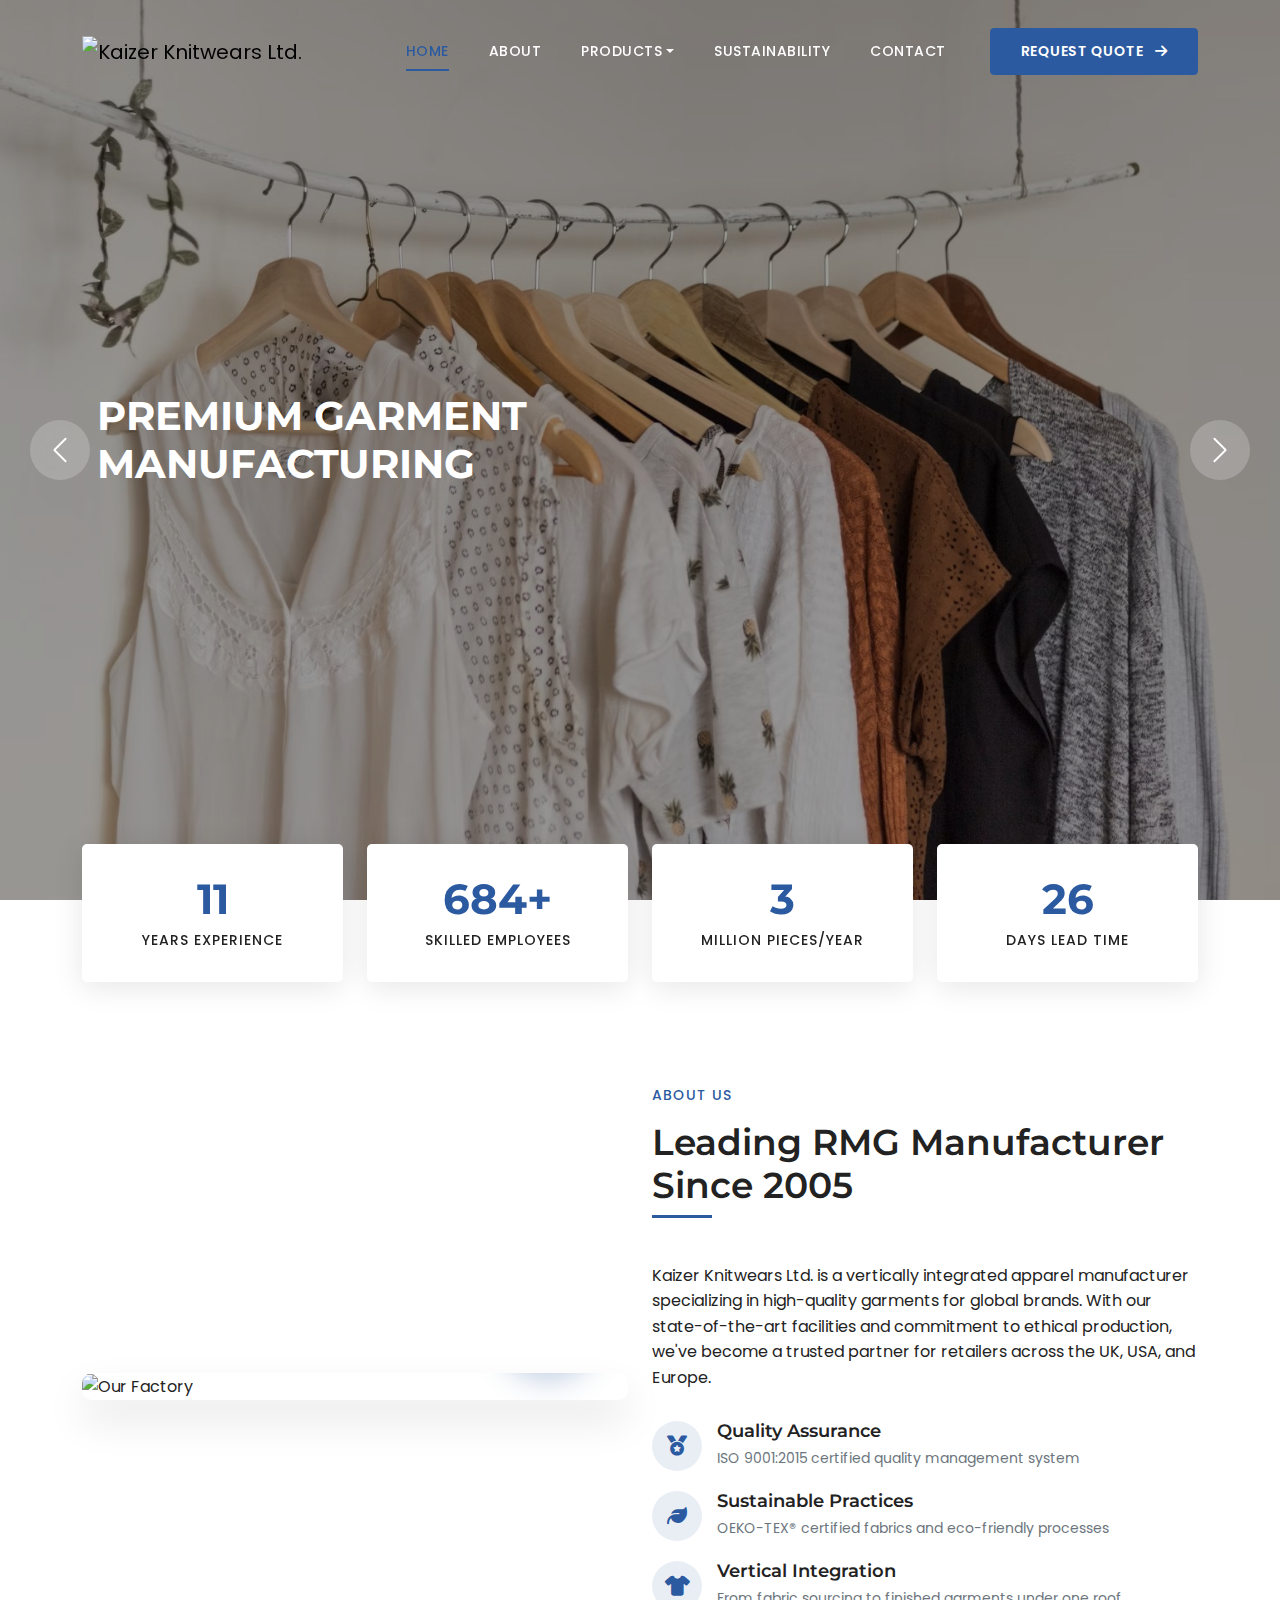
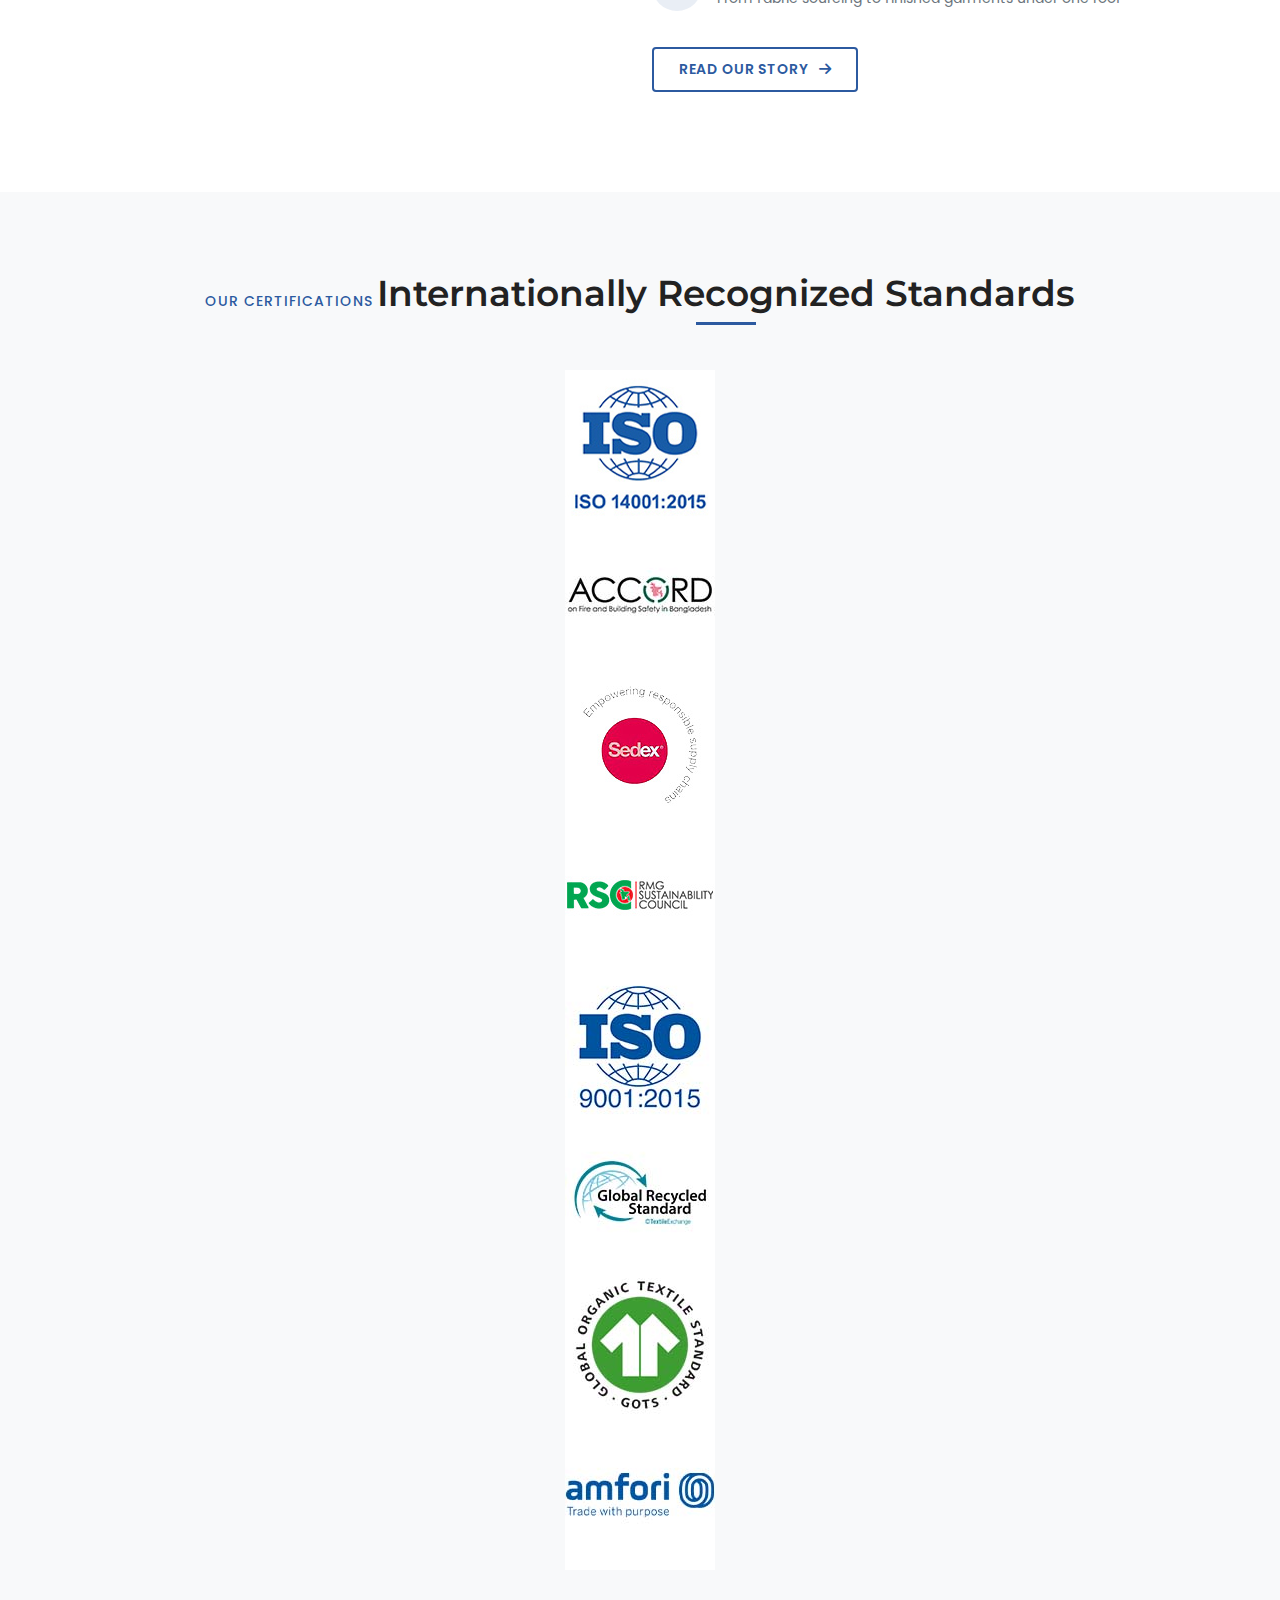
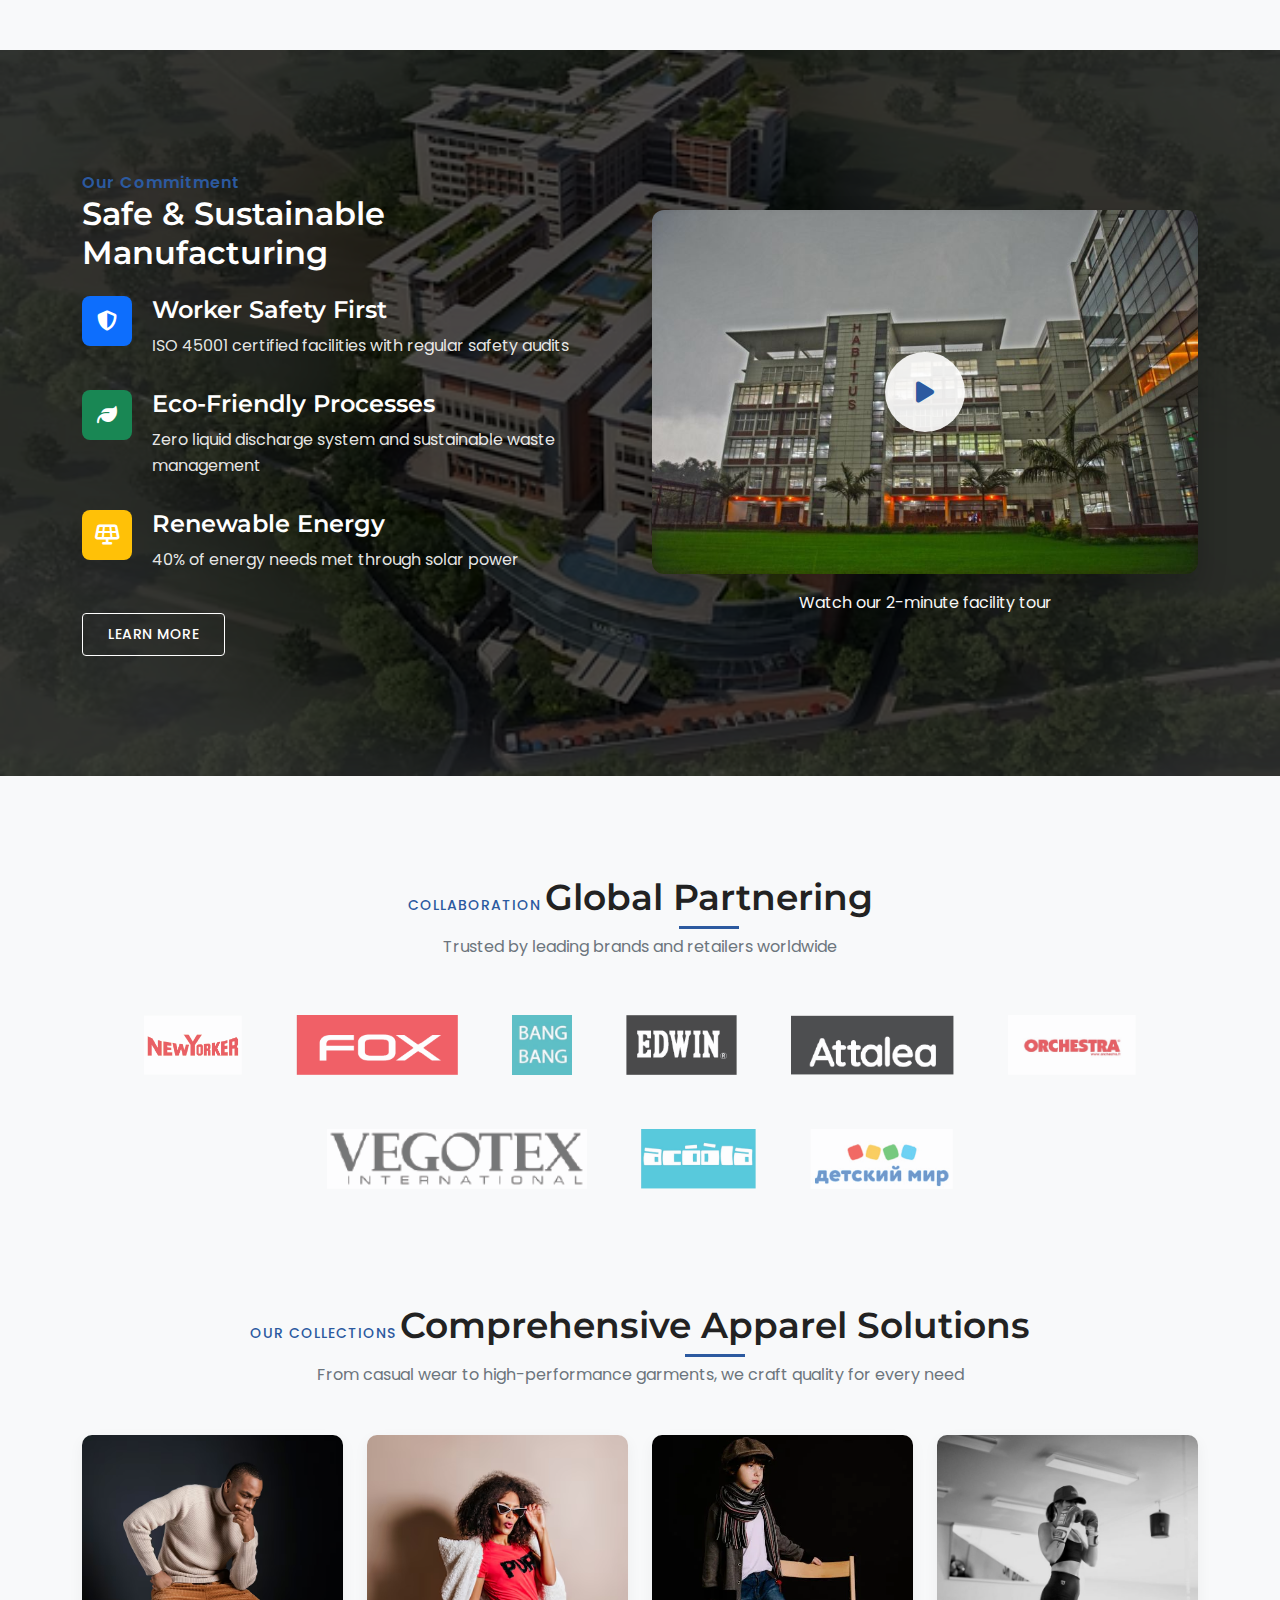
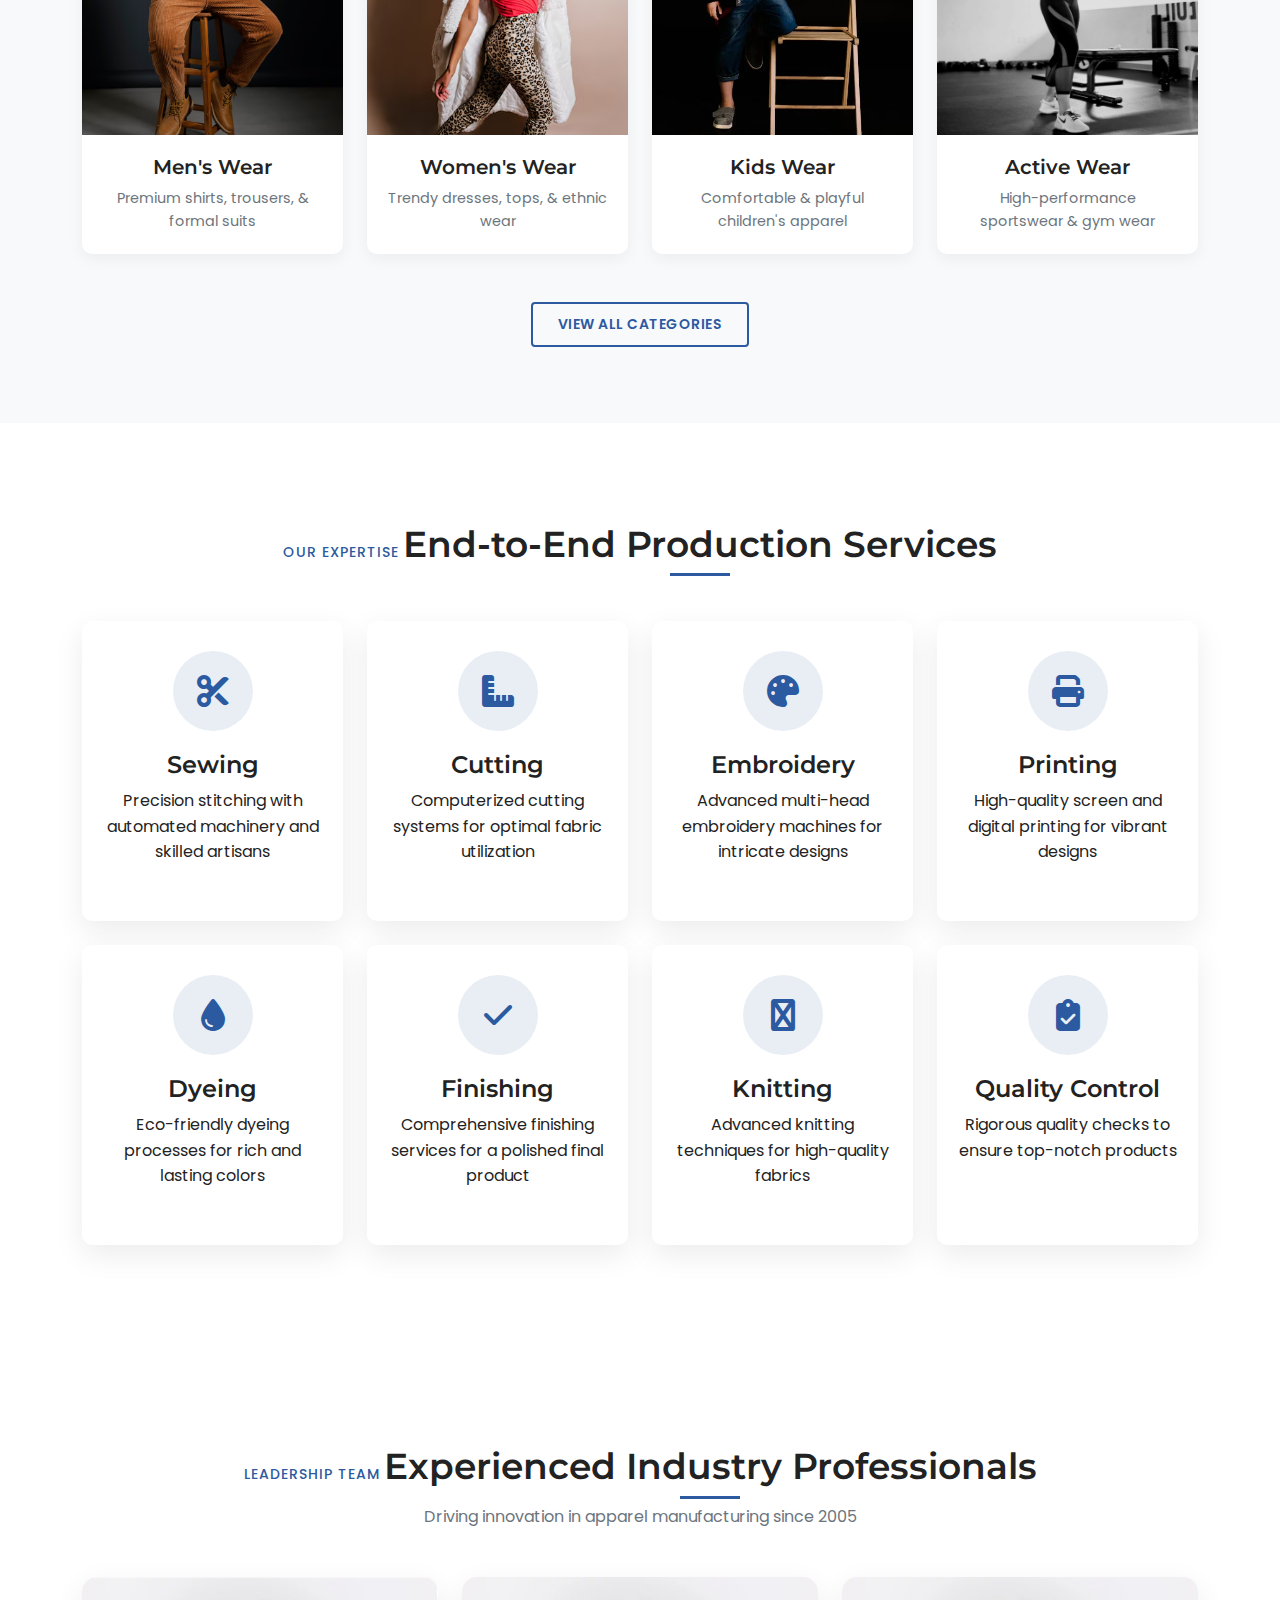
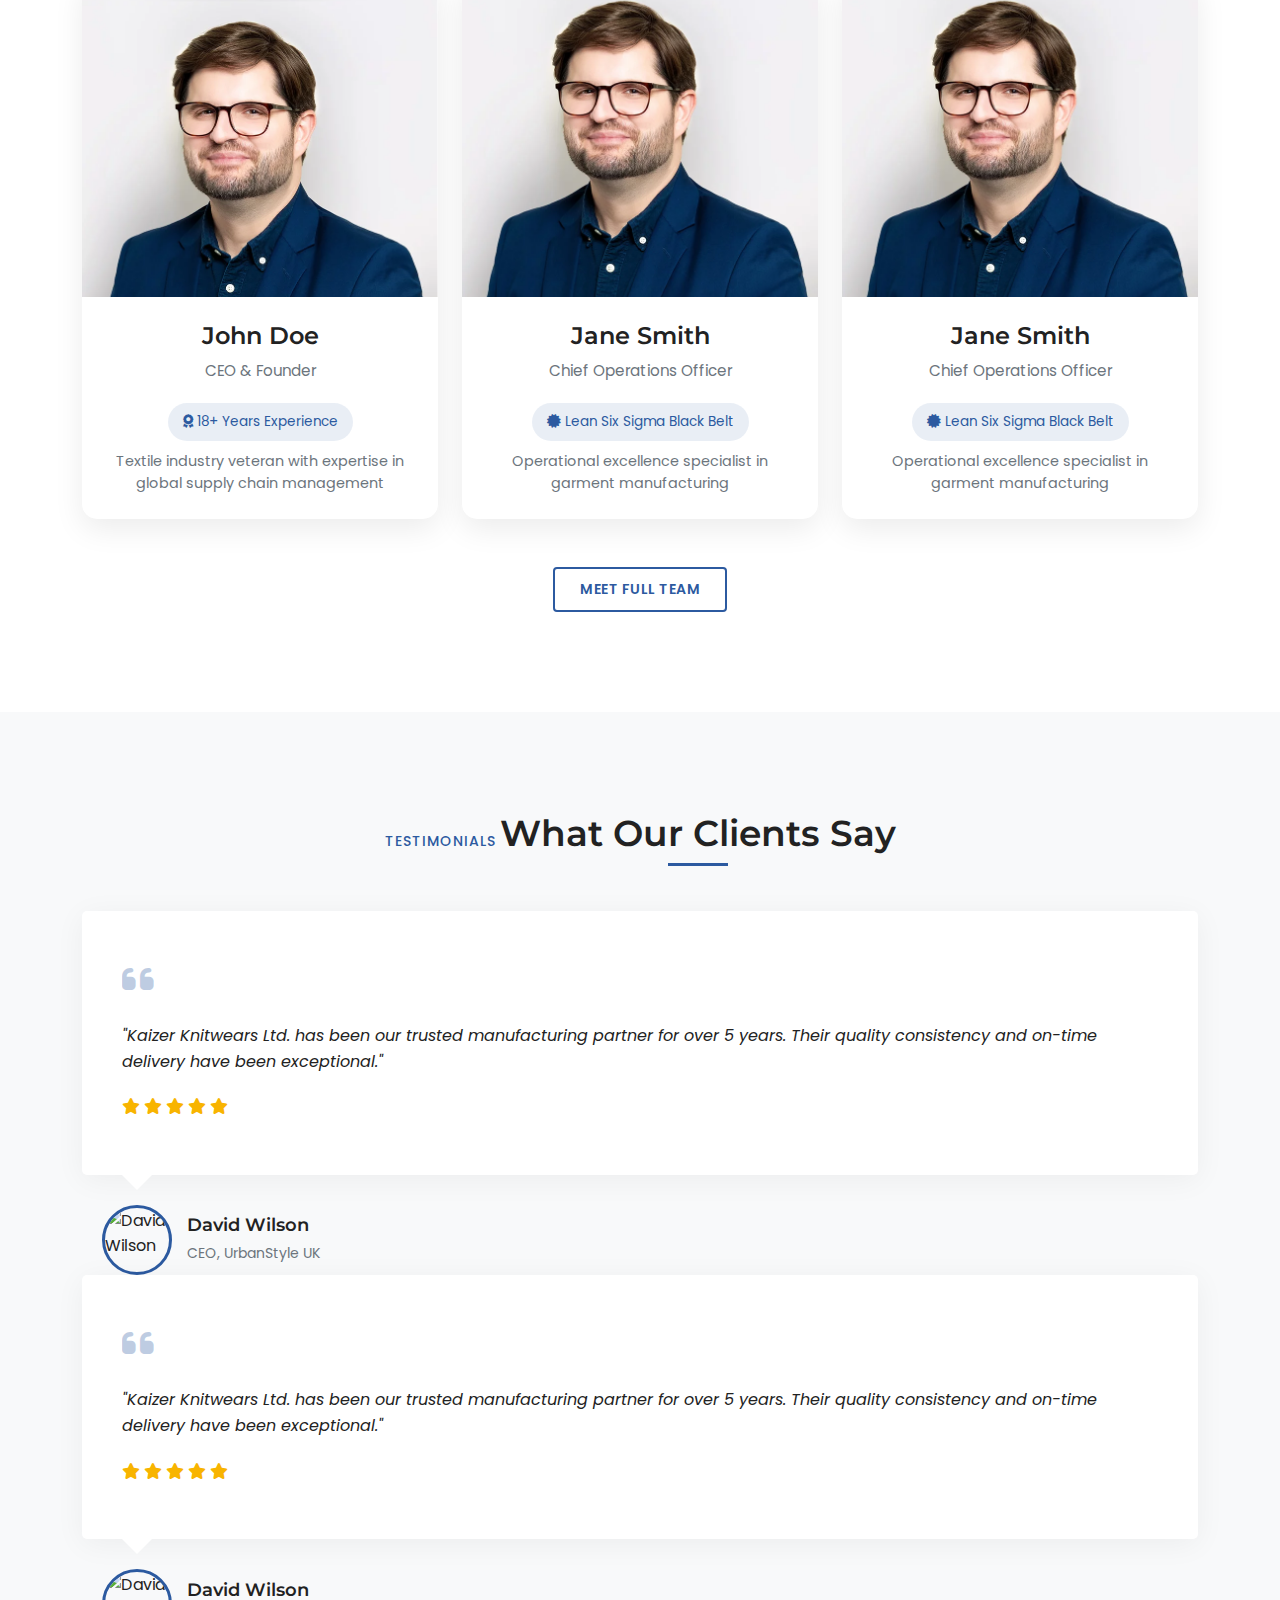
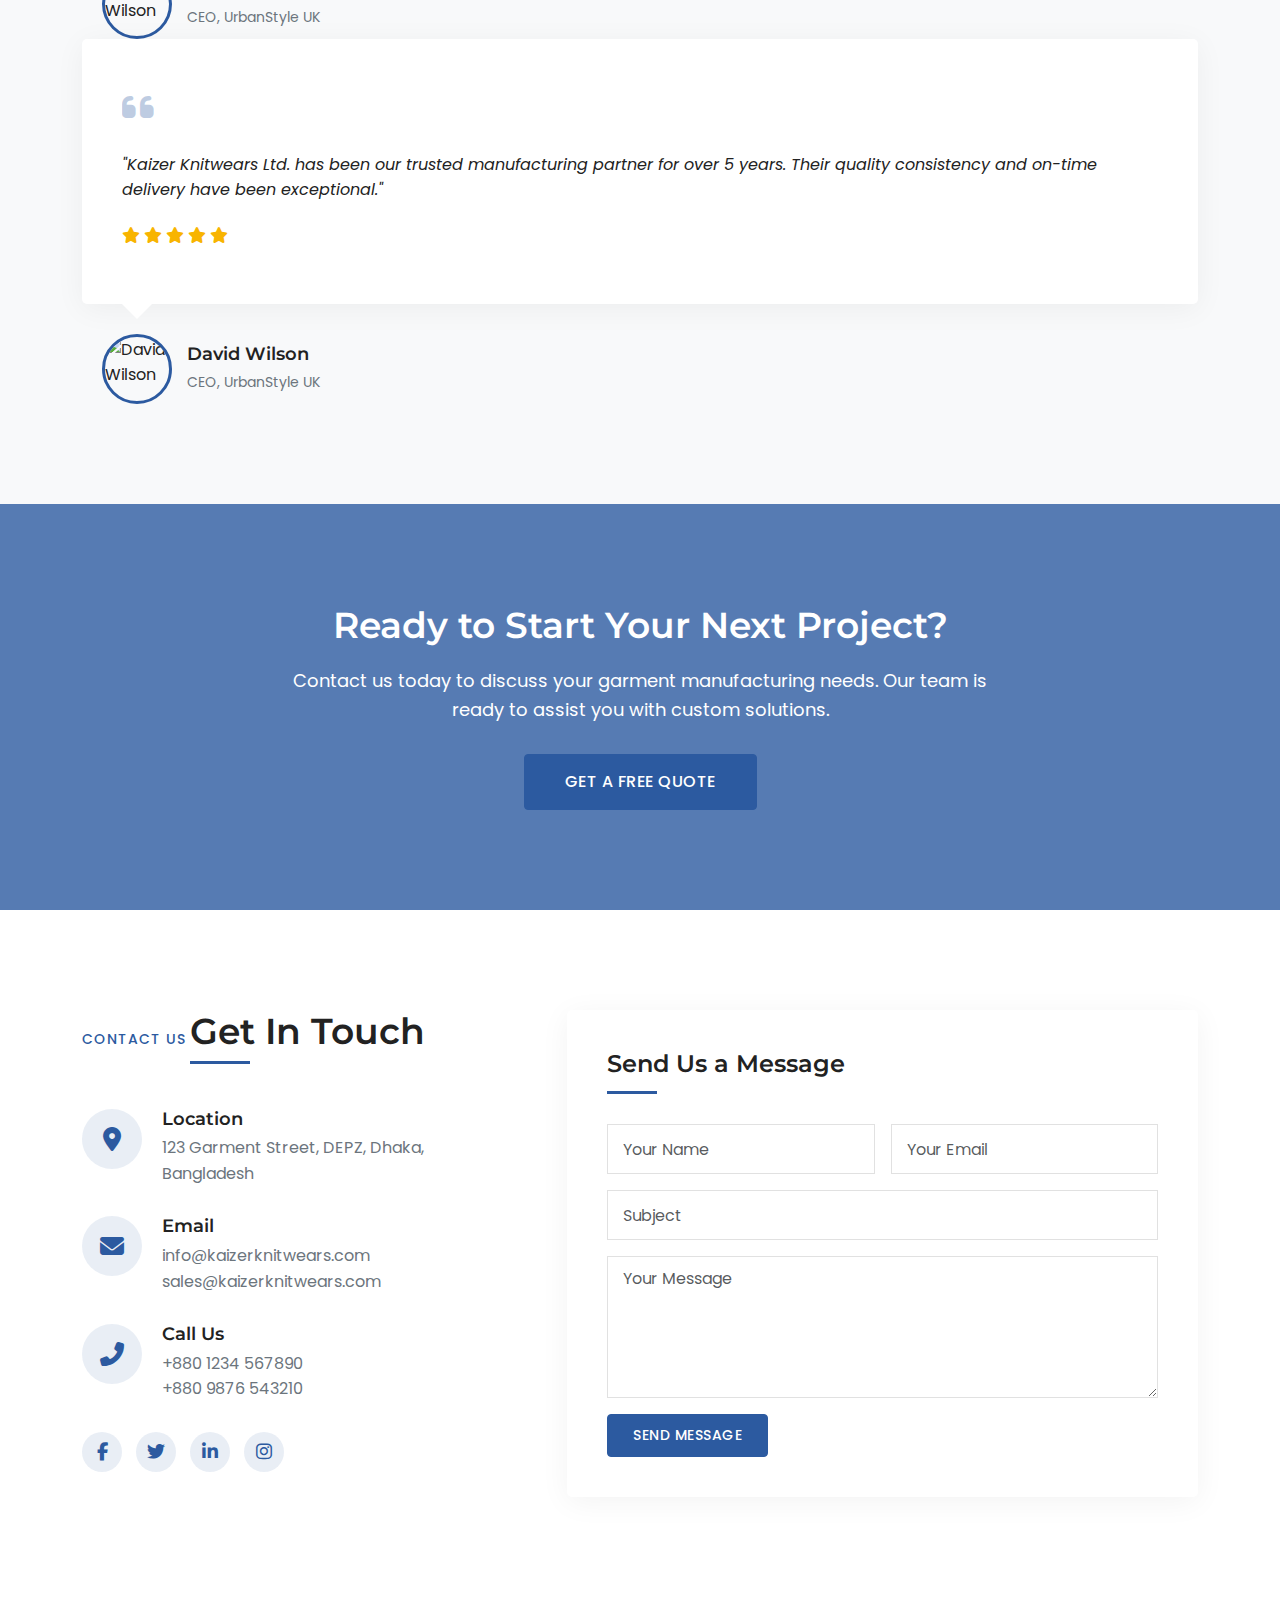
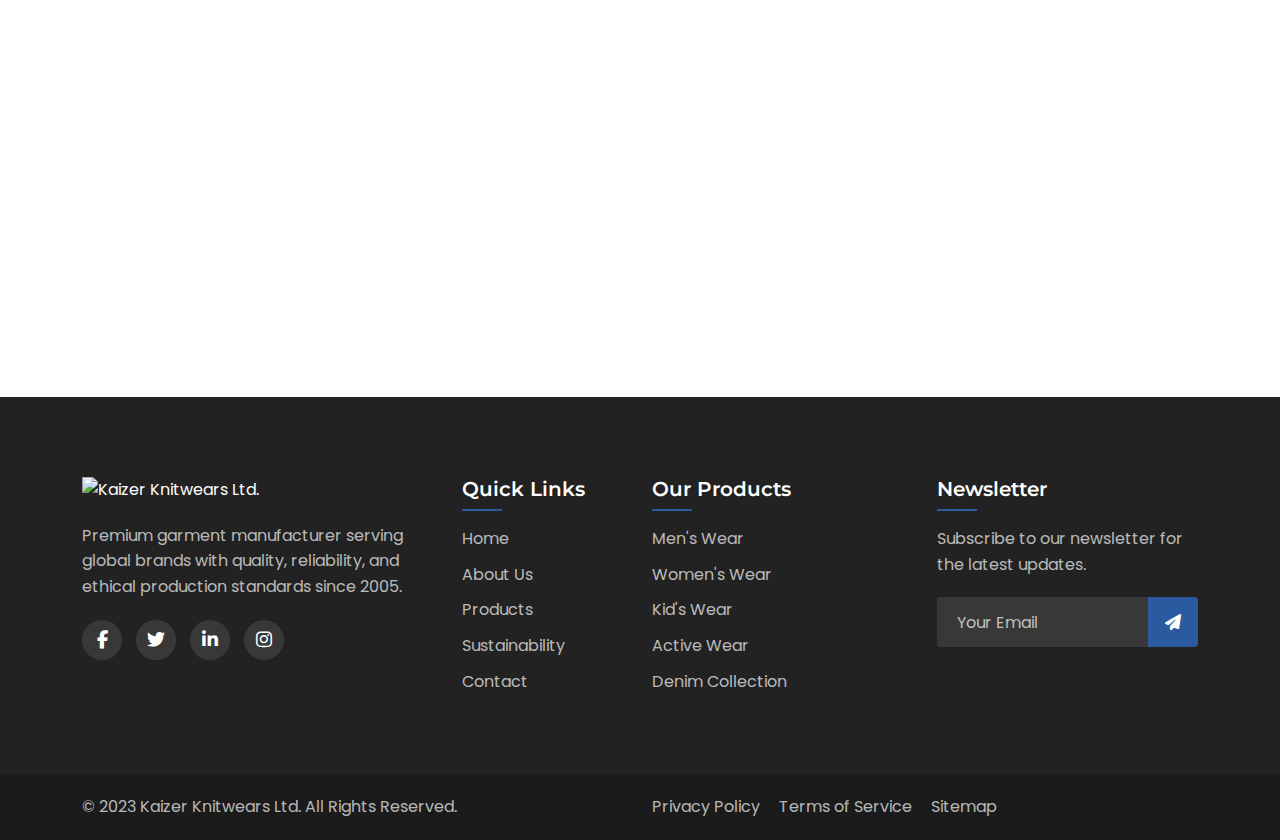
==== commit 596b7d92: "projects home page" ====
--- a/index.html
+++ b/index.html
@@ -467,8 +467,8 @@
             <h2>End-to-End Production Services</h2>
         </div>
         <div class="row g-4">
-            <!-- Sewing -->
-            <div class="col-md-4 col-sm-6">
+
+            <div class="col-md-3 col-sm-6">
                 <div class="service-card">
                     <div class="service-icon">
                         <i class="fas fa-cut"></i>
@@ -478,7 +478,7 @@
                 </div>
             </div>
             <!-- Cutting -->
-            <div class="col-md-4 col-sm-6">
+            <div class="col-md-3 col-sm-6">
                 <div class="service-card">
                     <div class="service-icon">
                         <i class="fas fa-ruler-combined"></i>
@@ -487,9 +487,8 @@
                     <p>Computerized cutting systems for optimal fabric utilization</p>
                 </div>
             </div>
-            <!-- Add similar blocks for other services -->
             <!-- Embroidery -->
-            <div class="col-md-4 col-sm-6">
+            <div class="col-md-3 col-sm-6">
                 <div class="service-card">
                     <div class="service-icon">
                         <i class="fas fa-palette"></i>
@@ -498,7 +497,57 @@
                     <p>Advanced multi-head embroidery machines for intricate designs</p>
                 </div>
             </div>
-            <!-- Add remaining services following the same pattern -->
+            <!-- Printing -->
+            <div class="col-md-3 col-sm-6">
+                <div class="service-card">
+                    <div class="service-icon">
+                        <i class="fas fa-print"></i>
+                    </div>
+                    <h4>Printing</h4>
+                    <p>High-quality screen and digital printing for vibrant designs</p>
+                </div>
+            </div>
+            <!-- Dyeing -->
+            <div class="col-md-3 col-sm-6">
+                <div class="service-card">
+                    <div class="service-icon">
+                        <i class="fas fa-tint"></i>
+                    </div>
+                    <h4>Dyeing</h4>
+                    <p>Eco-friendly dyeing processes for rich and lasting colors</p>
+                </div>
+            </div>
+            <!-- Finishing -->
+            <div class="col-md-3 col-sm-6">
+                <div class="service-card">
+                    <div class="service-icon">
+                        <i class="fas fa-check"></i>
+                    </div>
+                    <h4>Finishing</h4>
+                    <p>Comprehensive finishing services for a polished final product</p>
+                </div>
+            </div>
+            <!-- Knitting -->
+            <div class="col-md-3 col-sm-6">
+                <div class="service-card">
+                    <div class="service-icon">
+                        <i class="fas fa-yarn"></i>
+                    </div>
+                    <h4>Knitting</h4>
+                    <p>Advanced knitting techniques for high-quality fabrics</p>
+                </div>
+            </div>
+            <!-- Quality Control -->
+            <div class="col-md-3 col-sm-6">
+                <div class="service-card">
+                    <div class="service-icon">
+                        <i class="fas fa-clipboard-check"></i>
+                    </div>
+                    <h4>Quality Control</h4>
+                    <p>Rigorous quality checks to ensure top-notch products</p>
+                </div>
+            </div>
+
         </div>
     </div>
 </section>
--- a/style.css
+++ b/style.css
@@ -516,9 +516,10 @@
 .video-section {
     padding: 120px 0;
     position: relative;
-    background: linear-gradient(rgba(0,0,0,0.7), rgba(0,0,0,0.7)),
-                url('images/f2.avif') center center/cover;
-}
+    background: linear-gradient(rgba(0, 0, 0, 0.7), rgba(0, 0, 0, 0.7)),
+    url('images/f2.avif') center center/cover;
+}
+
 /*.video-section {*/
 /*    padding: 120px 0;*/
 /*    position: relative;*/
@@ -557,7 +558,7 @@
     overflow: hidden;
     border-radius: 12px;
     position: relative;
-    box-shadow: 0 15px 30px rgba(0,0,0,0.2);
+    box-shadow: 0 15px 30px rgba(0, 0, 0, 0.2);
 }
 
 .video-thumbnail img {
@@ -576,7 +577,7 @@
     transform: translate(-50%, -50%);
     width: 80px;
     height: 80px;
-    background: rgba(255,255,255,0.9);
+    background: rgba(255, 255, 255, 0.9);
     border-radius: 50%;
     display: flex;
     align-items: center;
@@ -593,7 +594,7 @@
 }
 
 .text-light {
-    color: rgba(255,255,255,0.9) !important;
+    color: rgba(255, 255, 255, 0.9) !important;
 }
 
 /* Diverse Product Range Section */
@@ -607,12 +608,12 @@
     border-radius: 10px;
     overflow: hidden;
     transition: var(--transition);
-    box-shadow: 0 5px 15px rgba(0,0,0,0.05);
+    box-shadow: 0 5px 15px rgba(0, 0, 0, 0.05);
 }
 
 .product-category-card:hover {
     transform: translateY(-10px);
-    box-shadow: 0 15px 30px rgba(0,0,0,0.1);
+    box-shadow: 0 15px 30px rgba(0, 0, 0, 0.1);
 }
 
 .category-image {
@@ -638,7 +639,7 @@
     left: 0;
     width: 100%;
     height: 100%;
-    background: rgba(44,90,160,0.8);
+    background: rgba(44, 90, 160, 0.8);
     display: flex;
     align-items: center;
     justify-content: center;
@@ -791,6 +792,7 @@
     margin-left: auto;
     margin-right: auto;
 }
+
 /* Global Partnering */
 .global-partnering-section {
     padding: 100px 0;
@@ -816,22 +818,23 @@
 
 .service-card {
     background: var(--white-color);
-    padding: 30px;
+    padding: 30px 15px;
     border-radius: 10px;
     text-align: center;
     transition: var(--transition);
-    box-shadow: 0 10px 30px rgba(0,0,0,0.05);
+    box-shadow: 0 10px 30px rgba(0, 0, 0, 0.08);
+    min-height: 300px;
 }
 
 .service-card:hover {
     transform: translateY(-10px);
-    box-shadow: 0 15px 30px rgba(0,0,0,0.1);
+    box-shadow: 0 15px 30px rgba(0, 0, 0, 0.1);
 }
 
 .service-icon {
     width: 80px;
     height: 80px;
-    background: rgba(44,90,160,0.1);
+    background: rgba(44, 90, 160, 0.1);
     border-radius: 50%;
     display: flex;
     align-items: center;
@@ -851,13 +854,13 @@
     border-radius: 15px;
     overflow: hidden;
     transition: var(--transition);
-    box-shadow: 0 10px 30px rgba(0,0,0,0.08);
+    box-shadow: 0 10px 30px rgba(0, 0, 0, 0.08);
     background: white;
 }
 
 .team-card:hover {
     transform: translateY(-10px);
-    box-shadow: 0 15px 40px rgba(0,0,0,0.12);
+    box-shadow: 0 15px 40px rgba(0, 0, 0, 0.12);
 }
 
 .team-image {
@@ -895,7 +898,7 @@
 .social-link {
     width: 40px;
     height: 40px;
-    background: rgba(255,255,255,0.9);
+    background: rgba(255, 255, 255, 0.9);
     border-radius: 50%;
     display: flex;
     align-items: center;
@@ -922,7 +925,7 @@
 }
 
 .achievement-badge {
-    background: rgba(44,90,160,0.1);
+    background: rgba(44, 90, 160, 0.1);
     color: var(--primary-color);
     padding: 8px 15px;
     border-radius: 20px;
@@ -947,6 +950,7 @@
         padding: 20px;
     }
 }
+
 /* Contact Section */
 .contact-section {
     padding: 100px 0;
@@ -1228,7 +1232,7 @@
     .hero-banner .carousel-content h1 {
         font-size: 50px;
     }
-    
+
     .section-header h2 {
         font-size: 32px;
     }
@@ -1242,32 +1246,32 @@
         border-radius: 5px;
         box-shadow: 0 5px 20px rgba(0, 0, 0, 0.1);
     }
-    
+
     .header .navbar-nav .nav-link {
         color: var(--dark-color);
         padding: 10px 0;
     }
-    
+
     .hero-banner .carousel-content h1 {
         font-size: 40px;
     }
-    
+
     .hero-banner .carousel-content p {
         font-size: 16px;
     }
-    
+
     .stats-bar {
         margin-top: 0;
     }
-    
+
     .stats-bar .stat-item {
         margin-bottom: 20px;
     }
-    
+
     .about-content {
         margin-top: 40px;
     }
-    
+
     .section-header h2 {
         font-size: 28px;
     }
@@ -1279,46 +1283,46 @@
         min-height: auto;
         padding: 150px 0 100px;
     }
-    
+
     .hero-banner .carousel-item {
         height: auto;
         min-height: auto;
     }
-    
+
     .hero-banner .carousel-content h1 {
         font-size: 32px;
     }
-    
+
     .hero-banner .carousel-control-prev,
     .hero-banner .carousel-control-next {
         width: 40px;
         height: 40px;
     }
-    
+
     .hero-banner .carousel-control-prev {
         left: 15px;
     }
-    
+
     .hero-banner .carousel-control-next {
         right: 15px;
     }
-    
+
     .section-header h2 {
         font-size: 26px;
     }
-    
+
     .video-content h3 {
         font-size: 28px;
     }
-    
+
     .video-content p {
         font-size: 16px;
     }
-    
+
     .sustainability-features {
         grid-template-columns: 1fr;
     }
-    
+
     .contact-section .contact-form {
         margin-top: 40px;
     }
@@ -1328,38 +1332,38 @@
     .hero-banner .carousel-content h1 {
         font-size: 28px;
     }
-    
+
     .section-header h2 {
         font-size: 24px;
     }
-    
+
     .stats-bar .stat-item h3 {
         font-size: 36px;
     }
-    
+
     .video-play-btn {
         width: 60px;
         height: 60px;
         font-size: 20px;
     }
-    
+
     .video-content h3 {
         font-size: 24px;
     }
-    
+
     .footer-widget {
         text-align: center;
     }
-    
+
     .footer-widget h4::after {
         left: 50%;
         transform: translateX(-50%);
     }
-    
+
     .footer-bottom .row {
         text-align: center;
     }
-    
+
     .footer-menu {
         margin-top: 15px;
         justify-content: center;
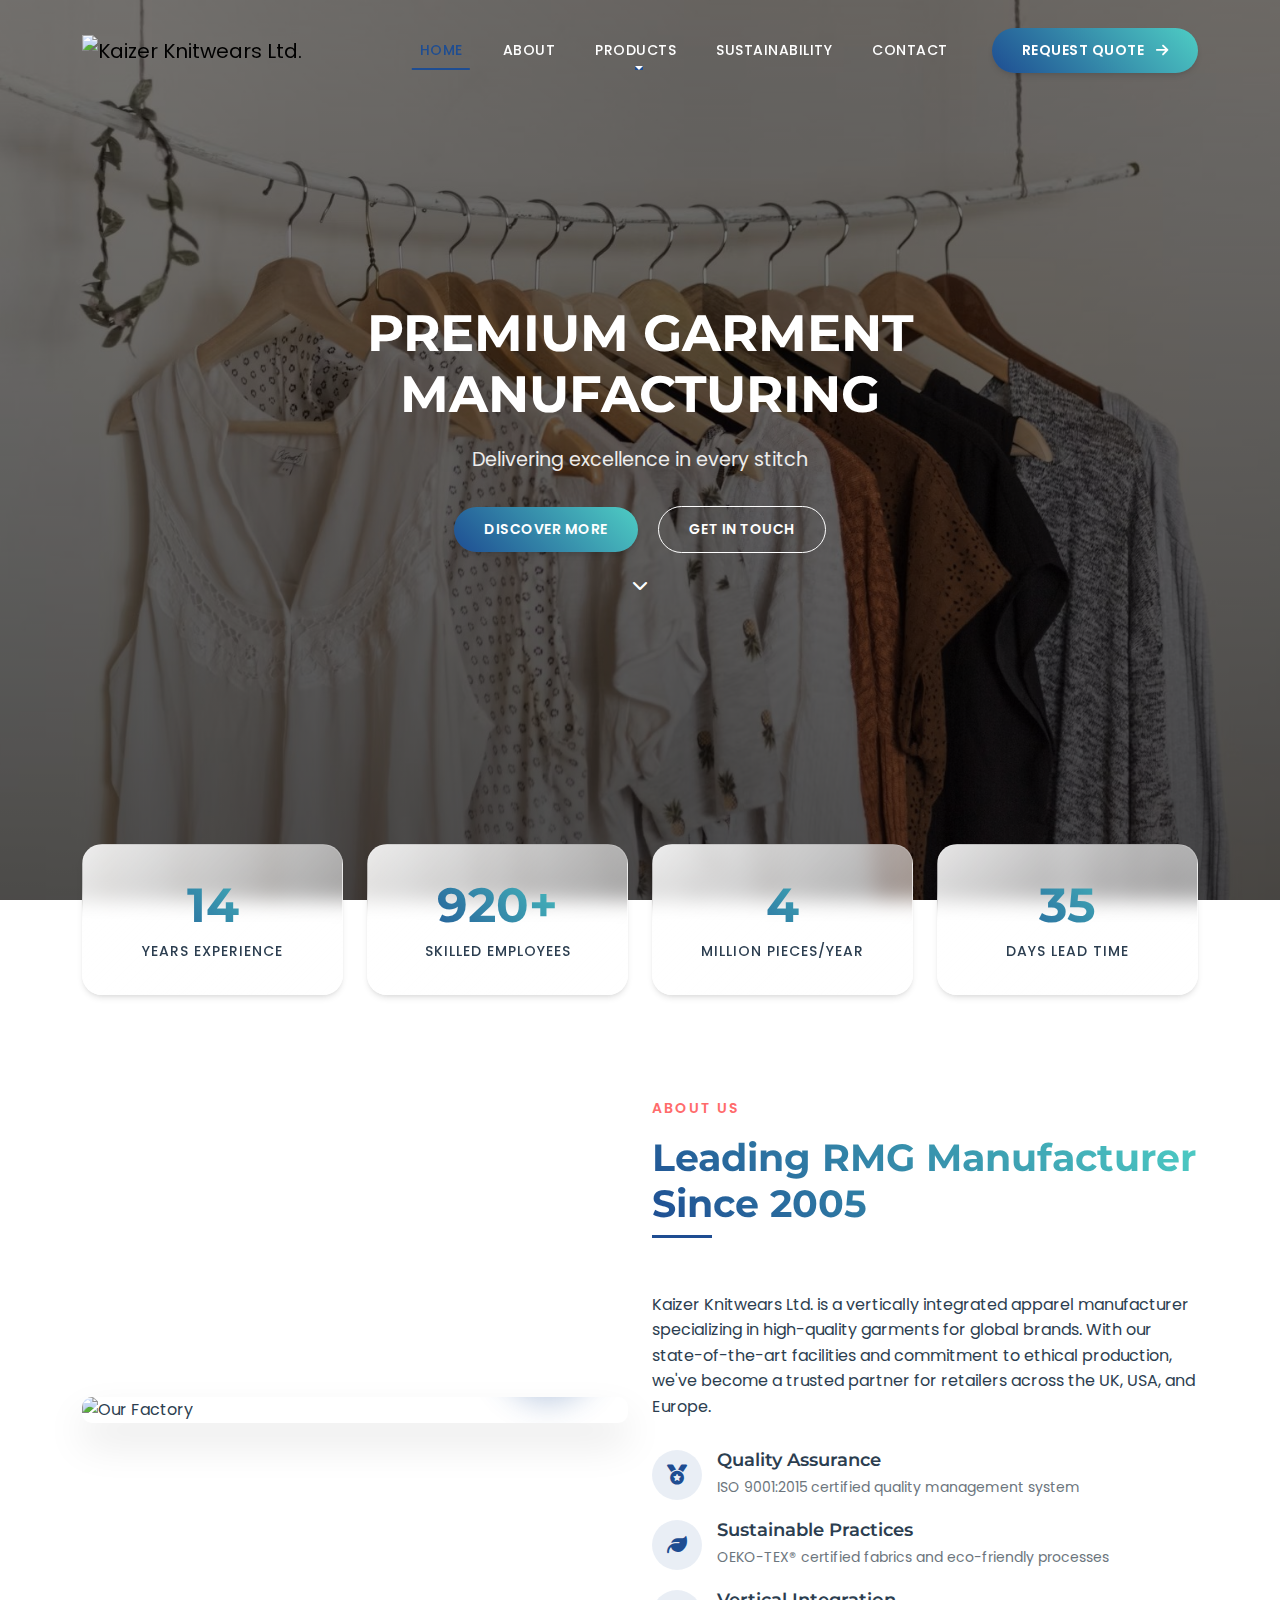
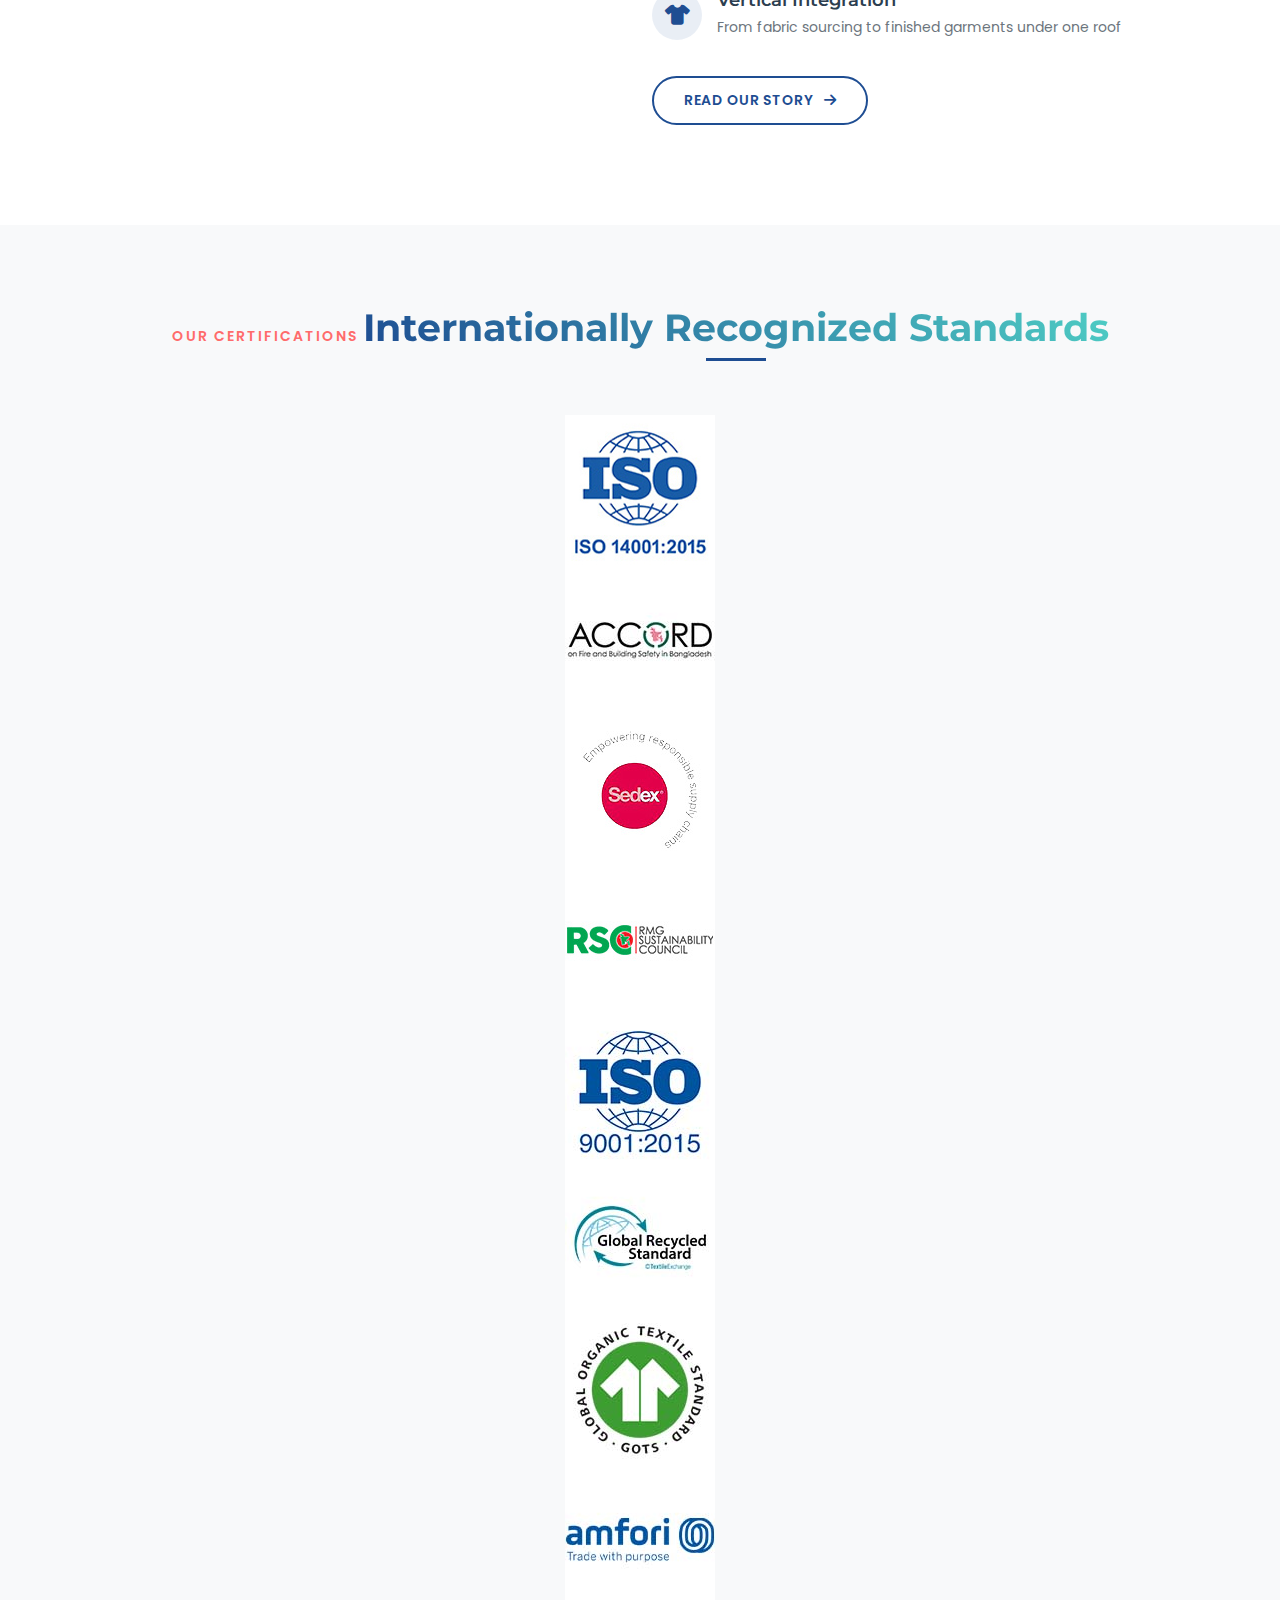
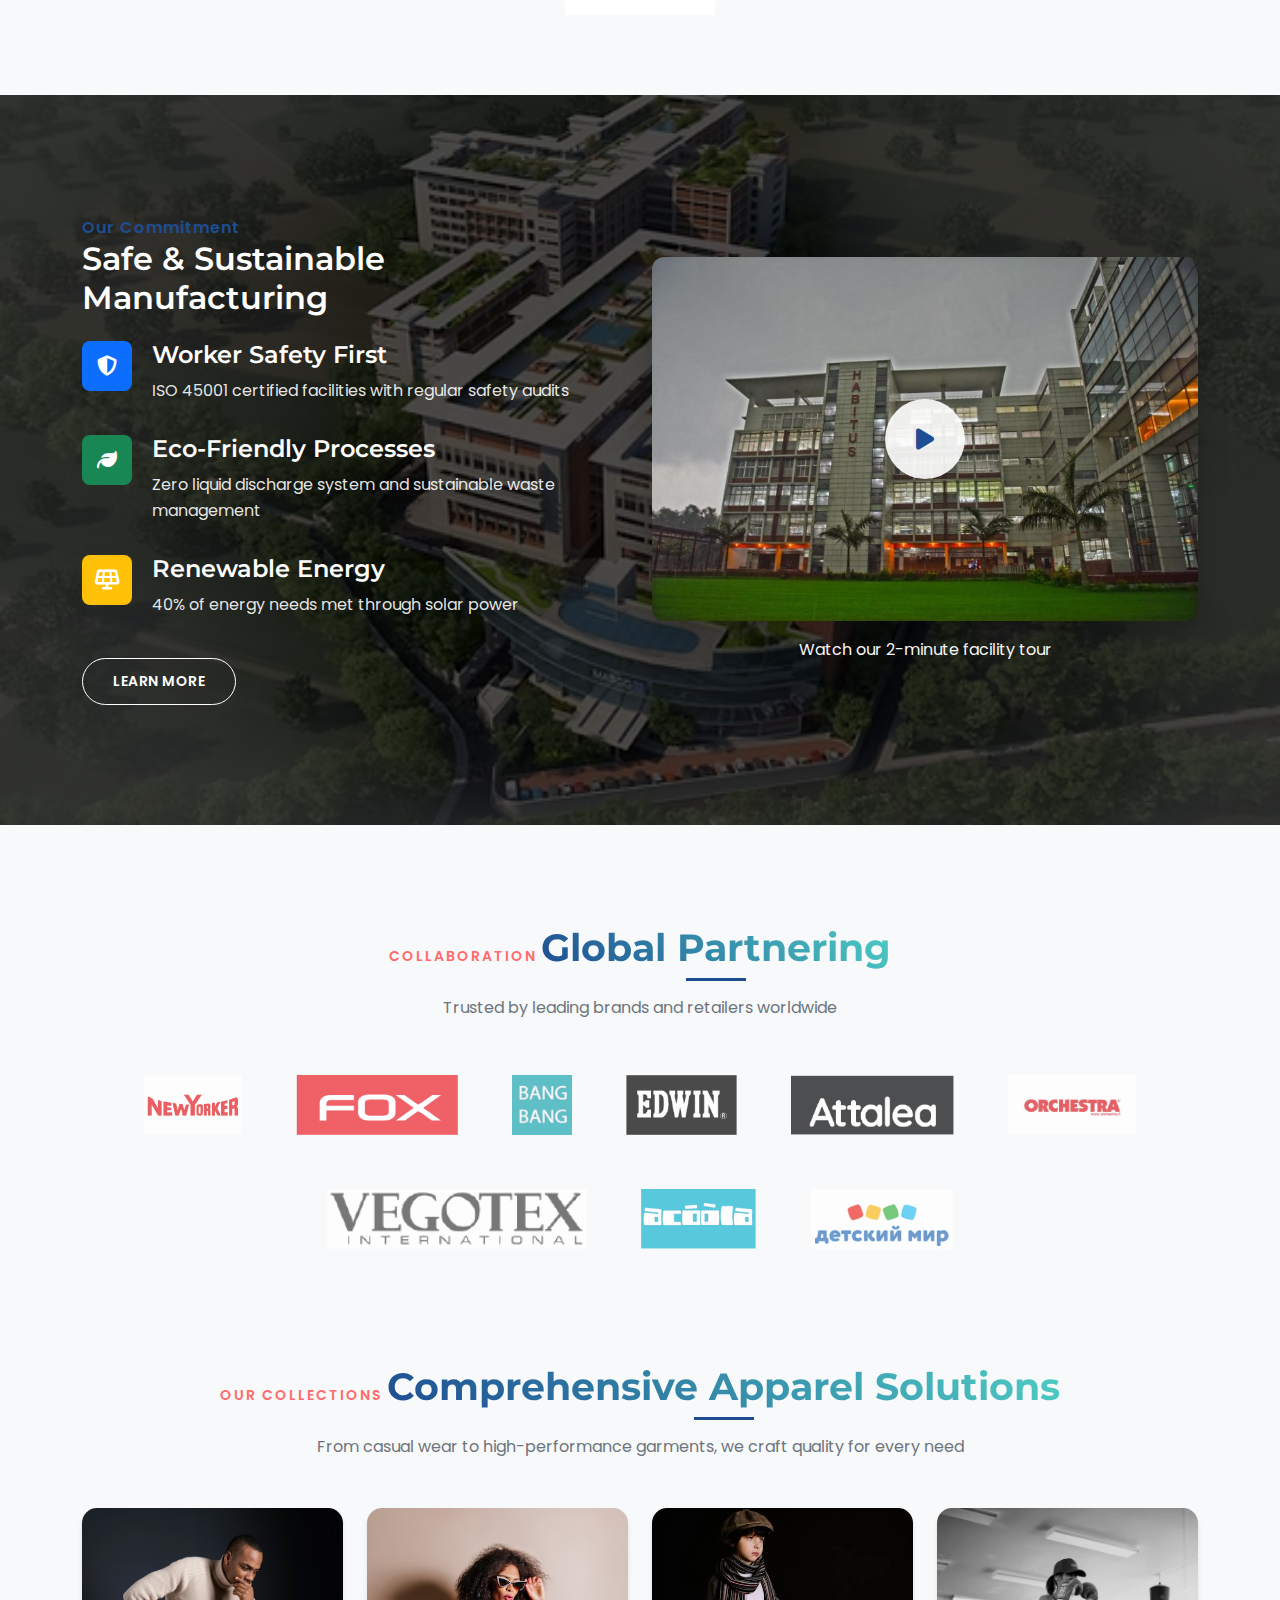
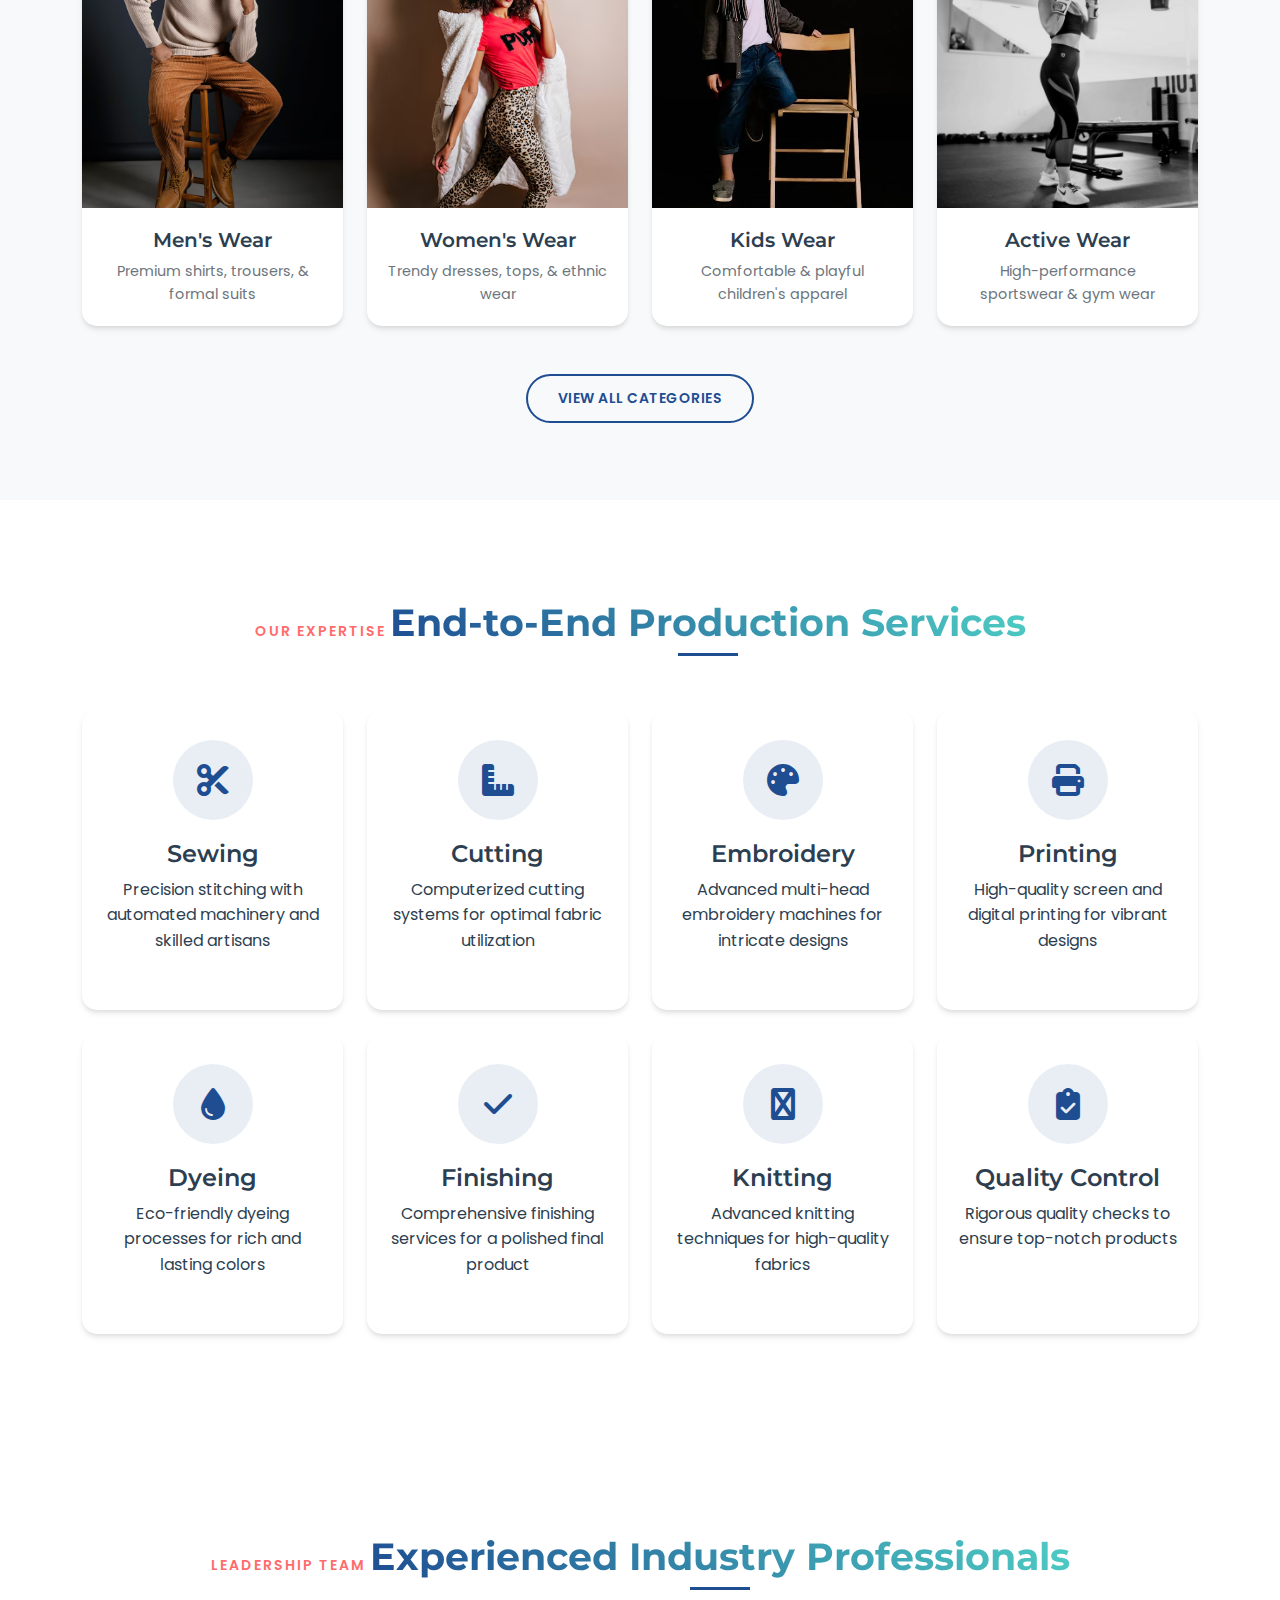
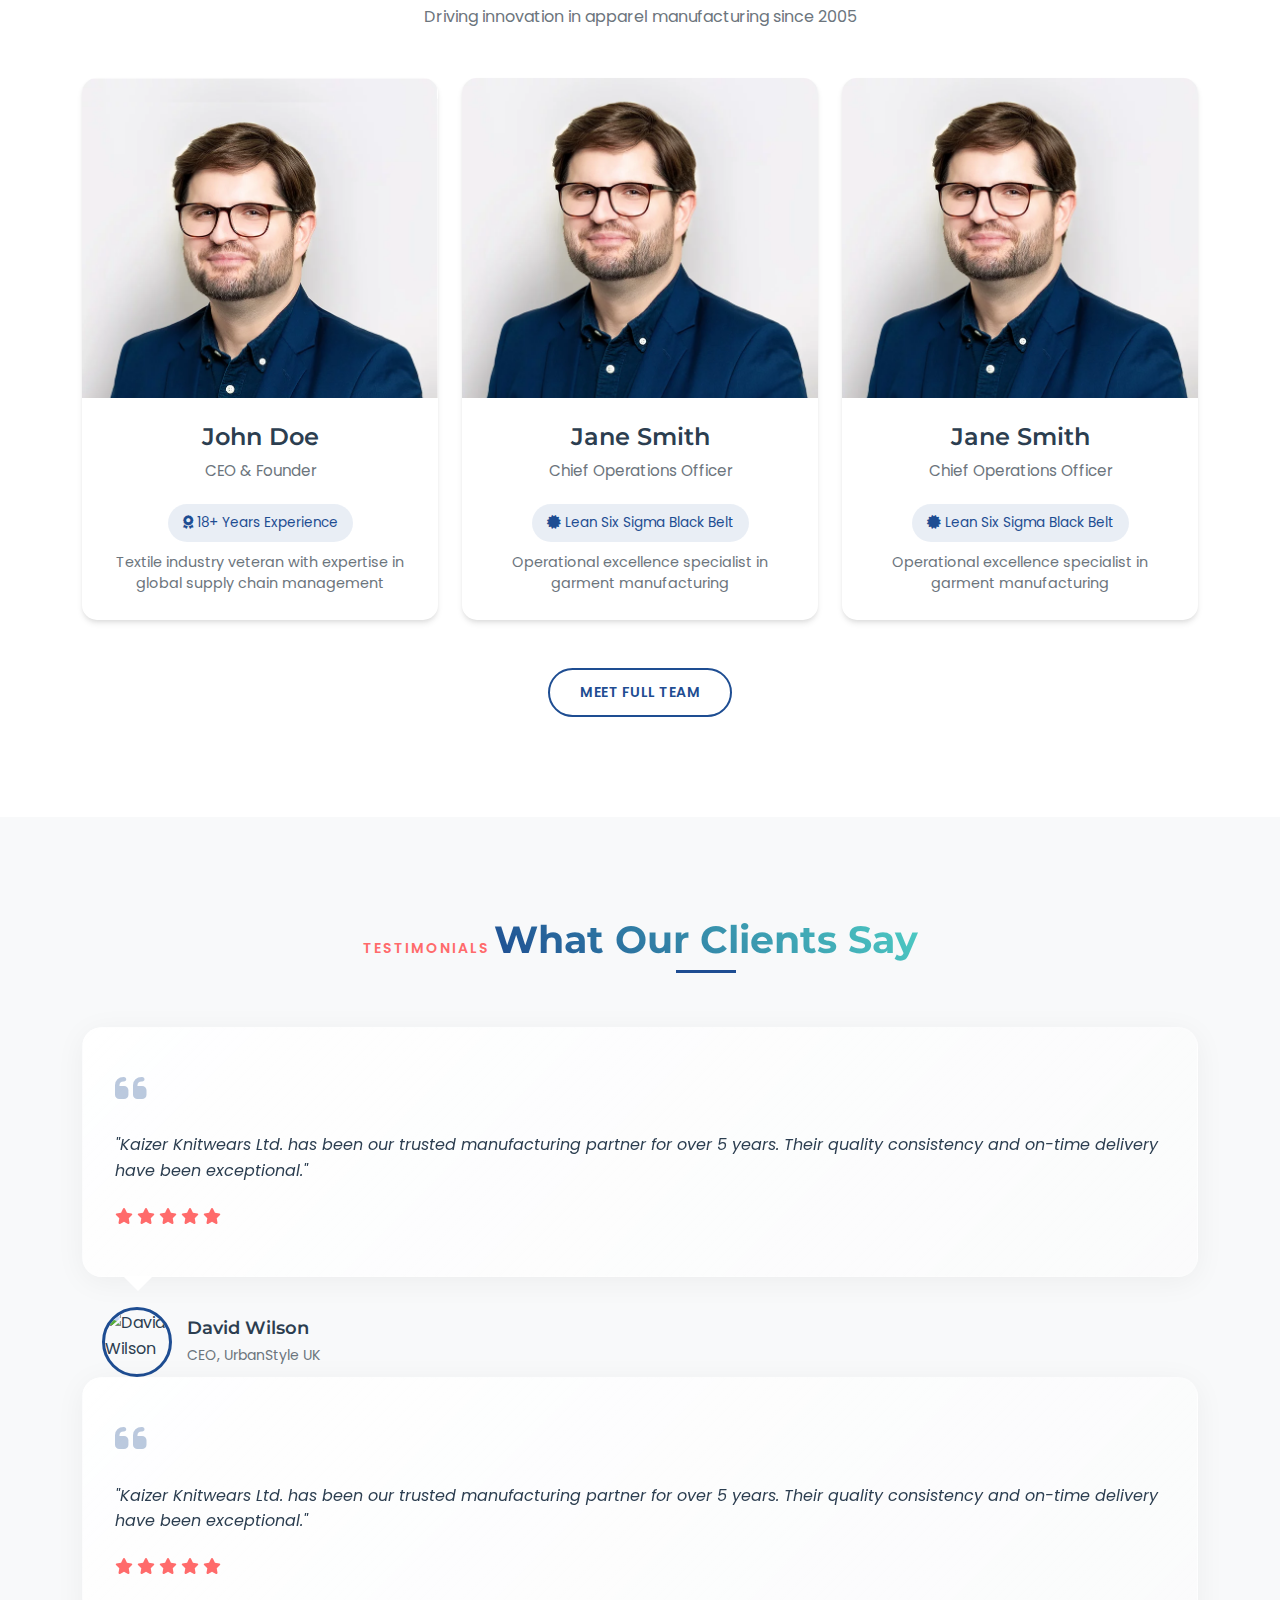
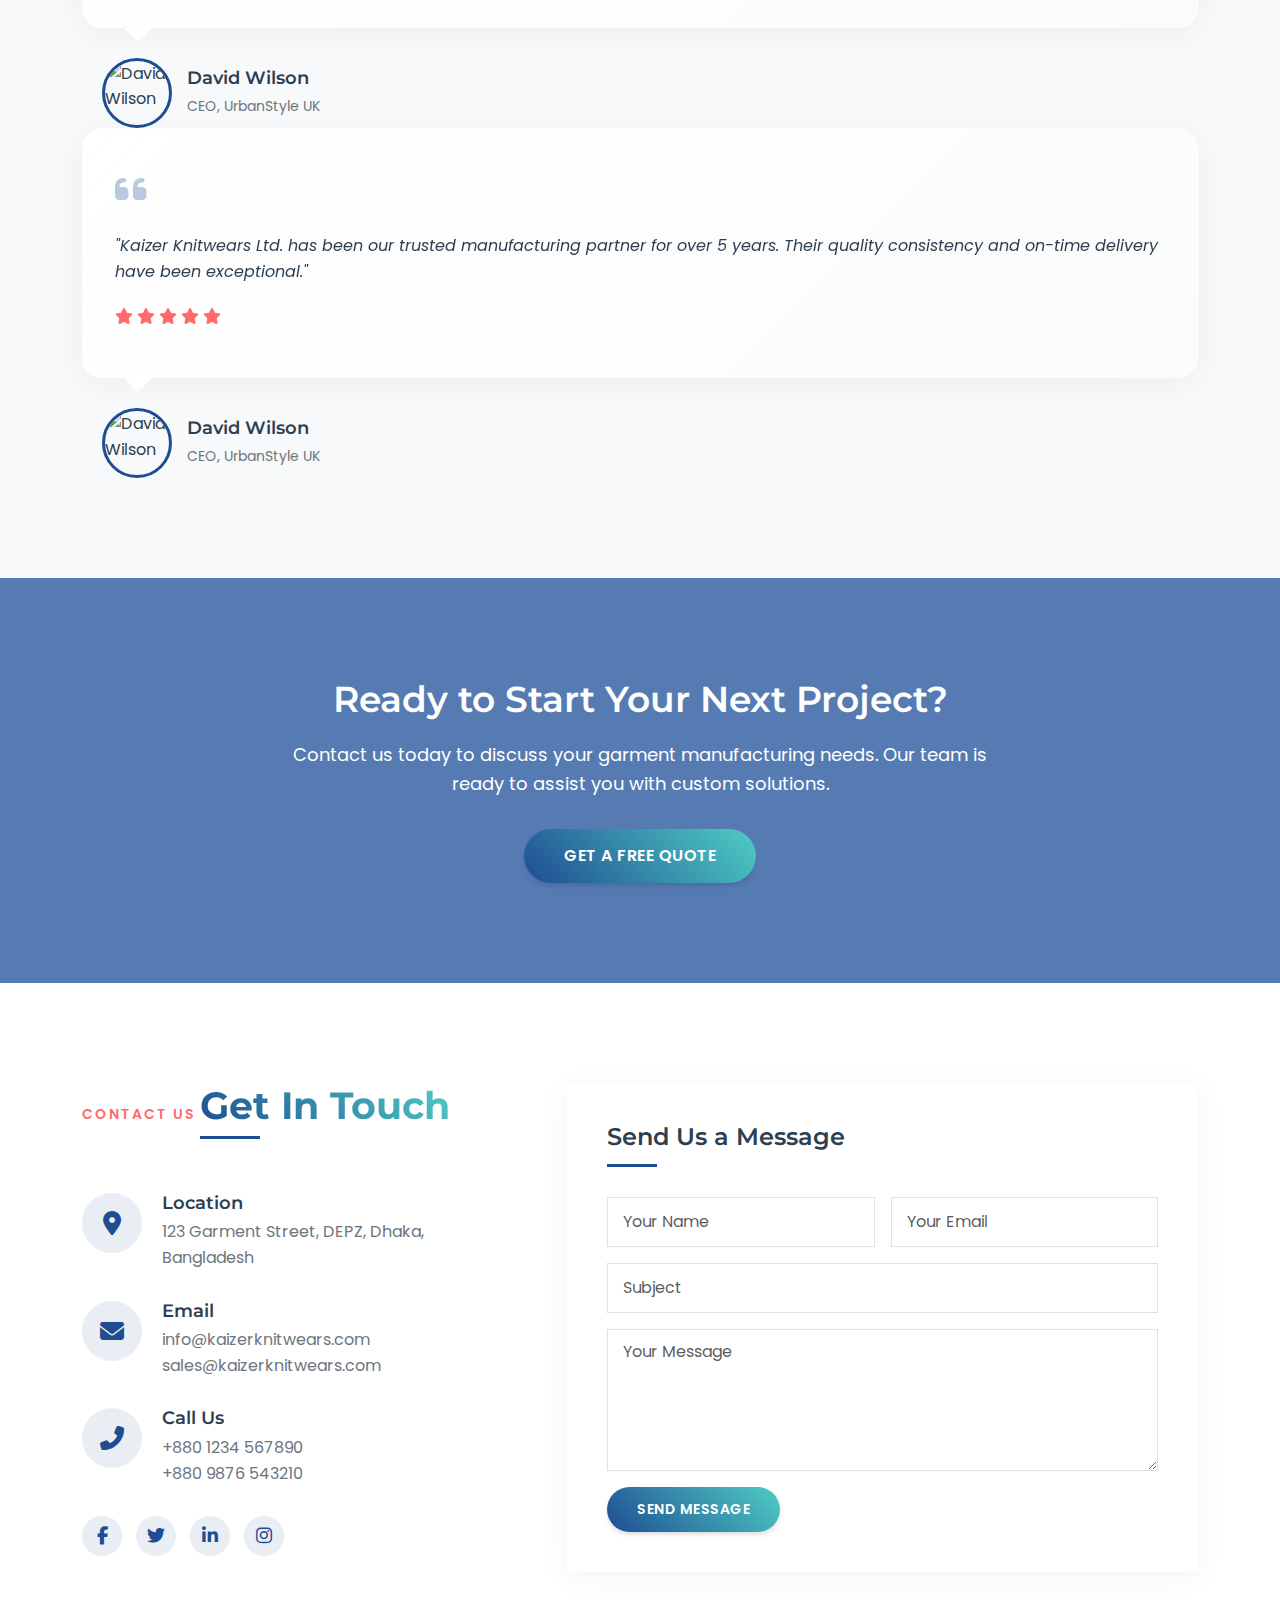
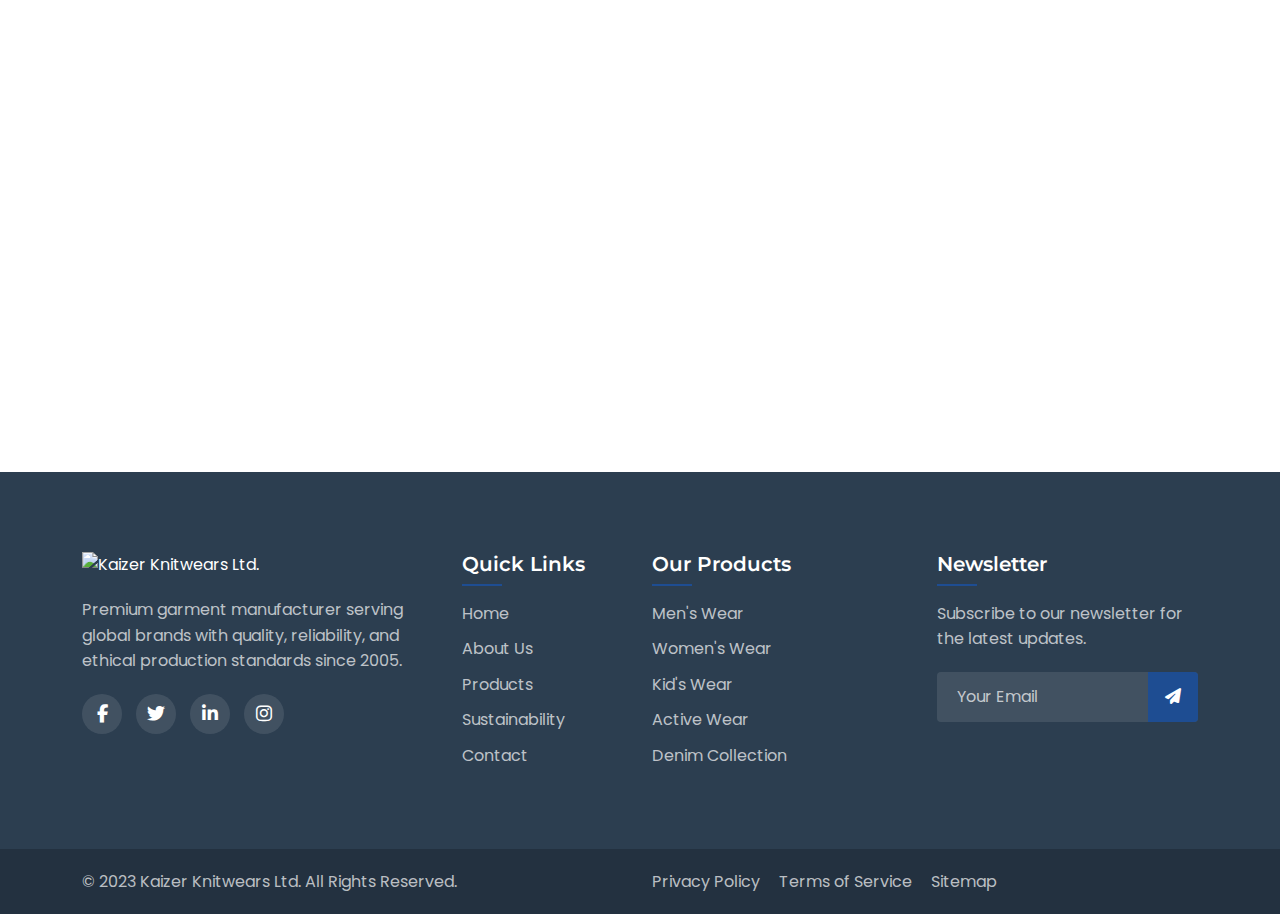
==== commit b2f3aac6: "home page design done" ====
--- a/index.html
+++ b/index.html
@@ -78,39 +78,50 @@
     </div>
 </header>
 
-<!-- Hero Banner with Improved Slider -->
+<!-- Hero Banner -->
 <section class="hero-banner" id="home">
     <div id="heroCarousel" class="carousel slide carousel-fade" data-bs-ride="carousel">
         <div class="carousel-inner">
             <!-- Slide 1 -->
             <div class="carousel-item active">
-                <div class="carousel-background" style="background-image: url('images/sl-1.jpg');">
-                    <div class="carousel-container">
-                        <div class="container">
-                            <div class="carousel-content">
-                                <h1 class="animate__animated animate__fadeInDown">Premium Garment Manufacturing</h1>
-                            </div>
+                <div class="carousel-background" style="background-image: url('images/sl-1.jpg');"></div>
+                <div class="carousel-container">
+                    <div class="carousel-content">
+                        <h1 class="animate__animated animate__fadeInDown">Premium Garment Manufacturing</h1>
+                        <p class="animate__animated animate__fadeInUp">Delivering excellence in every stitch</p>
+                        <div class="animate__animated animate__fadeInUp">
+                            <a href="#about" class="btn btn-primary me-3">Discover More</a>
+                            <a href="#contact" class="btn btn-outline-light">Get in Touch</a>
+                        </div>
+                        <!-- Scroll Icon -->
+                        <div class="scroll-icon">
+                                <i class="fas fa-chevron-down"></i>
+                                <!-- <span>Scroll Down</span> -->
                         </div>
                     </div>
                 </div>
             </div>
             <!-- Slide 2 -->
             <div class="carousel-item">
-                <div class="carousel-background" style="background-image: url('images/sl5.jpg');">
-                    <div class="carousel-container">
-                        <div class="container">
-                            <div class="carousel-content">
-                                <h1 class="animate__animated animate__fadeInDown">Sustainable Textile Solutions</h1>
-                                <!--  <div class="animate__animated animate__fadeInUp">
-                                     <a href="#sustainability" class="btn btn-primary">Our Process</a>
-                                 </div> -->
-                            </div>
-                        </div>
-                    </div>
-                </div>
-            </div>
-        </div>
-        <!-- Custom Navigation Controls -->
+                <div class="carousel-background" style="background-image: url('images/sl5.jpg');"></div>
+                <div class="carousel-container">
+                    <div class="carousel-content">
+                        <h1 class="animate__animated animate__fadeInDown">Sustainable Textile Solutions</h1>
+                        <p class="animate__animated animate__fadeInUp">Leading the way in eco-friendly manufacturing</p>
+                        <div class="animate__animated animate__fadeInUp">
+                            <a href="#sustainability" class="btn btn-primary me-3">Our Process</a>
+                            <a href="#contact" class="btn btn-outline-light">Contact Us</a>
+                        </div>
+                        <!-- Scroll Icon -->
+                        <div class="scroll-icon">
+                                <i class="fas fa-chevron-down"></i>
+                                <!-- <span>Scroll Down</span> -->
+                        </div>
+                    </div>
+                </div>
+            </div>
+        </div>
+        <!-- Navigation Controls -->
         <button class="carousel-control-prev" type="button" data-bs-target="#heroCarousel" data-bs-slide="prev">
             <span class="carousel-control-prev-icon" aria-hidden="true"></span>
             <span class="visually-hidden">Previous</span>
@@ -119,6 +130,7 @@
             <span class="carousel-control-next-icon" aria-hidden="true"></span>
             <span class="visually-hidden">Next</span>
         </button>
+      
     </div>
 </section>
 
--- a/style.css
+++ b/style.css
@@ -3,14 +3,16 @@
 
 /* Global Variables */
 :root {
-    --primary-color: #2c5aa0;
-    --secondary-color: #f8b400;
-    --dark-color: #222222;
+    --primary-color: #1e4d92;
+    --secondary-color: #ff6b6b;
+    --accent-color: #4ecdc4;
+    --dark-color: #2c3e50;
     --light-color: #f8f9fa;
     --gray-color: #6c757d;
     --white-color: #ffffff;
     --black-color: #000000;
-    --transition: all 0.3s ease;
+    --transition: all 0.3s cubic-bezier(0.4, 0, 0.2, 1);
+    --box-shadow: 0 4px 6px -1px rgba(0, 0, 0, 0.1), 0 2px 4px -1px rgba(0, 0, 0, 0.06);
 }
 
 /* Global Styles */
@@ -54,9 +56,9 @@
 }
 
 .btn {
-    font-weight: 500;
-    padding: 10px 25px;
-    border-radius: 4px;
+    font-weight: 600;
+    padding: 12px 30px;
+    border-radius: 50px;
     transition: var(--transition);
     text-transform: uppercase;
     font-size: 14px;
@@ -64,16 +66,15 @@
 }
 
 .btn-primary {
-    background-color: var(--primary-color);
-    border-color: var(--primary-color);
-    color: var(--white-color);
+    background: linear-gradient(45deg, var(--primary-color), var(--accent-color));
+    border: none;
+    box-shadow: var(--box-shadow);
 }
 
 .btn-primary:hover, .btn-primary:focus {
-    background-color: #1f4a8a;
-    border-color: #1f4a8a;
-    color: var(--white-color);
-    box-shadow: 0 5px 15px rgba(44, 90, 160, 0.3);
+    transform: translateY(-2px);
+    box-shadow: 0 6px 12px rgba(0, 0, 0, 0.15);
+    color: var(--white-color);
 }
 
 .btn-outline-primary {
@@ -112,17 +113,21 @@
 
 .section-header .subtitle {
     display: inline-block;
-    color: var(--primary-color);
-    font-weight: 500;
-    margin-bottom: 15px;
+    color: var(--secondary-color);
+    font-weight: 600;
+    margin-bottom: 1rem;
     text-transform: uppercase;
-    letter-spacing: 1px;
+    letter-spacing: 2px;
     font-size: 14px;
 }
 
 .section-header h2 {
-    font-size: 36px;
-    margin-bottom: 15px;
+    font-size: 2.5rem;
+    font-weight: 700;
+    background: linear-gradient(45deg, var(--primary-color), var(--accent-color));
+    -webkit-background-clip: text;
+    -webkit-text-fill-color: transparent;
+    margin-bottom: 1.5rem;
     position: relative;
     display: inline-block;
 }
@@ -177,7 +182,10 @@
 /* Header */
 .header {
     padding: 20px 0;
-    background-color: transparent;
+    /* backdrop-filter: blur(10px); */
+    /* -webkit-backdrop-filter: blur(10px); */
+    /* background-color: rgb(255 255 255 / 0%); */
+    /* box-shadow: var(--box-shadow); */
     position: fixed;
     top: 0;
     left: 0;
@@ -228,6 +236,7 @@
     text-transform: uppercase;
     font-size: 14px;
     letter-spacing: 0.5px;
+    transition: var(--transition);
 }
 
 .header.header-shrink .navbar-nav .nav-link {
@@ -254,6 +263,23 @@
     color: var(--primary-color);
 }
 
+.navbar-nav .nav-link::after {
+    content: '';
+    position: absolute;
+    width: 0;
+    height: 2px;
+    bottom: 0;
+    left: 50%;
+    background-color: var(--primary-color);
+    transition: var(--transition);
+    transform: translateX(-50%);
+}
+
+.navbar-nav .nav-link:hover::after,
+.navbar-nav .nav-link.active::after {
+    width: 80%;
+}
+
 .header .dropdown-menu {
     border: none;
     border-radius: 0;
@@ -276,20 +302,27 @@
 .hero-banner {
     position: relative;
     height: 100vh;
-    min-height: 700px;
-}
-
+    width: 100%;
+    overflow: hidden;
+    background-color: var(--dark-color);
+}
+
+.hero-banner .carousel,
+.hero-banner .carousel-inner,
 .hero-banner .carousel-item {
     height: 100vh;
-    min-height: 700px;
+    width: 100%;
 }
 
 .hero-banner .carousel-background {
-    position: relative;
+    position: absolute;
+    top: 0;
+    left: 0;
     width: 100%;
     height: 100%;
     background-size: cover;
     background-position: center;
+    z-index: 1;
 }
 
 .hero-banner .carousel-background::before {
@@ -299,67 +332,145 @@
     left: 0;
     width: 100%;
     height: 100%;
-    background-color: rgba(0, 0, 0, 0.4);
+    background: linear-gradient(to bottom, rgba(0,0,0,0.5), rgba(0,0,0,0.7));
+    z-index: 2;
 }
 
 .hero-banner .carousel-container {
-    position: absolute;
-    top: 0;
-    left: 0;
-    width: 100%;
+    position: relative;
     height: 100%;
+    z-index: 3;
     display: flex;
     align-items: center;
+    justify-content: center;
 }
 
 .hero-banner .carousel-content {
+    text-align: center;
     max-width: 800px;
+    margin: 0 auto;
     padding: 0 15px;
     color: var(--white-color);
 }
 
 .hero-banner .carousel-content h1 {
-    font-size: 40px;
+    font-size: clamp(2rem, 5vw, 4rem);
     font-weight: 700;
     margin-bottom: 20px;
     text-transform: uppercase;
-    color: #ffffff;
+    color: var(--white-color);
+    line-height: 1.2;
 }
 
 .hero-banner .carousel-content p {
-    font-size: 18px;
+    font-size: clamp(1rem, 2vw, 1.2rem);
     margin-bottom: 30px;
-}
-
+    opacity: 0.9;
+}
+
+/* Slider Improvements */
 .hero-banner .carousel-control-prev,
 .hero-banner .carousel-control-next {
-    width: 60px;
-    height: 60px;
-    background-color: rgba(255, 255, 255, 0.2);
+    width: 50px;
+    height: 50px;
+    background: rgba(255, 255, 255, 0.2);
     border-radius: 50%;
     top: 50%;
     transform: translateY(-50%);
+    opacity: 0;
+    transition: var(--transition);
+}
+
+.hero-banner:hover .carousel-control-prev,
+.hero-banner:hover .carousel-control-next {
     opacity: 1;
-    transition: var(--transition);
-}
-
-.hero-banner .carousel-control-prev:hover,
-.hero-banner .carousel-control-next:hover {
-    background-color: var(--primary-color);
 }
 
 .hero-banner .carousel-control-prev {
-    left: 30px;
+    left: 20px;
 }
 
 .hero-banner .carousel-control-next {
-    right: 30px;
+    right: 20px;
 }
 
 .hero-banner .carousel-control-prev-icon,
 .hero-banner .carousel-control-next-icon {
-    width: 30px;
-    height: 30px;
+    width: 24px;
+    height: 24px;
+}
+
+/* Scroll Icon */
+.scroll-icon {
+    margin-top: 20px;
+    color: var(--white-color);
+    animation: scrollBounce 2.5s ease-in-out infinite;
+}
+
+@keyframes scrollBounce {
+    0% {
+        transform: translateY(0);
+        opacity: 1;
+    }
+    50% {
+        transform: translateY(-15px);
+        opacity: 0.6;
+    }
+    100% {
+        transform: translateY(0);
+        opacity: 1;
+    }
+}
+
+/* Hero Banner responsive fixes */
+@media (max-width: 767.98px) {
+    .hero-banner {
+        height: 100vh !important;
+        min-height: unset;
+        padding: 0;
+    }
+
+    .hero-banner .carousel-item {
+        height: 100vh !important;
+        min-height: unset;
+    }
+
+    .hero-banner .carousel-background {
+        background-position: center center;
+    }
+
+    .hero-banner .carousel-content {
+        padding: 0 20px;
+    }
+
+    .hero-banner .carousel-content h1 {
+        font-size: 2rem;
+    }
+
+    .hero-banner .carousel-content p {
+        font-size: 1rem;
+    }
+
+    .hero-banner .btn {
+        padding: 8px 20px;
+        font-size: 14px;
+    }
+
+    .hero-banner .carousel-control-prev,
+    .hero-banner .carousel-control-next {
+        width: 40px;
+        height: 40px;
+        opacity: 1;
+        background: rgba(255, 255, 255, 0.3);
+    }
+
+    .hero-banner .carousel-control-prev {
+        left: 10px;
+    }
+
+    .hero-banner .carousel-control-next {
+        right: 10px;
+    }
 }
 
 /* Stats Bar */
@@ -370,11 +481,14 @@
 }
 
 .stats-bar .stat-item {
-    background-color: var(--white-color);
-    padding: 30px 20px;
+    background: linear-gradient(135deg, rgba(255,255,255,0.9), rgba(255,255,255,0.4));
+    backdrop-filter: blur(10px);
+    -webkit-backdrop-filter: blur(10px);
+    border: 1px solid rgba(255,255,255,0.18);
+    border-radius: 20px;
+    padding: 2rem;
     text-align: center;
-    border-radius: 5px;
-    box-shadow: 0 5px 30px rgba(0, 0, 0, 0.1);
+    box-shadow: var(--box-shadow);
     transition: var(--transition);
 }
 
@@ -383,9 +497,11 @@
 }
 
 .stats-bar .stat-item h3 {
-    font-size: 42px;
+    background: linear-gradient(45deg, var(--primary-color), var(--accent-color));
+    -webkit-background-clip: text;
+    -webkit-text-fill-color: transparent;
+    font-size: 3rem;
     font-weight: 700;
-    color: var(--primary-color);
     margin-bottom: 5px;
 }
 
@@ -605,15 +721,15 @@
 
 .product-category-card {
     background: white;
-    border-radius: 10px;
+    border-radius: 15px;
     overflow: hidden;
     transition: var(--transition);
-    box-shadow: 0 5px 15px rgba(0, 0, 0, 0.05);
+    box-shadow: var(--box-shadow);
 }
 
 .product-category-card:hover {
     transform: translateY(-10px);
-    box-shadow: 0 15px 30px rgba(0, 0, 0, 0.1);
+    box-shadow: 0 20px 25px -5px rgba(0, 0, 0, 0.1), 0 10px 10px -5px rgba(0, 0, 0, 0.04);
 }
 
 .category-image {
@@ -674,7 +790,6 @@
     letter-spacing: 0.5px;
 }
 
-
 /* Testimonials Section */
 .testimonials-section {
     padding: 100px 0;
@@ -690,9 +805,12 @@
 }
 
 .testimonial-content {
-    background-color: var(--white-color);
-    padding: 40px;
-    border-radius: 5px;
+    background: linear-gradient(135deg, rgba(255,255,255,0.9), rgba(255,255,255,0.4));
+    backdrop-filter: blur(10px);
+    -webkit-backdrop-filter: blur(10px);
+    border: 1px solid rgba(255,255,255,0.18);
+    border-radius: 20px;
+    padding: 2rem;
     margin-bottom: 30px;
     position: relative;
     box-shadow: 0 5px 30px rgba(0, 0, 0, 0.05);
@@ -819,16 +937,16 @@
 .service-card {
     background: var(--white-color);
     padding: 30px 15px;
-    border-radius: 10px;
+    border-radius: 15px;
     text-align: center;
     transition: var(--transition);
-    box-shadow: 0 10px 30px rgba(0, 0, 0, 0.08);
+    box-shadow: var(--box-shadow);
     min-height: 300px;
 }
 
 .service-card:hover {
     transform: translateY(-10px);
-    box-shadow: 0 15px 30px rgba(0, 0, 0, 0.1);
+    box-shadow: 0 20px 25px -5px rgba(0, 0, 0, 0.1), 0 10px 10px -5px rgba(0, 0, 0, 0.04);
 }
 
 .service-icon {
@@ -854,13 +972,13 @@
     border-radius: 15px;
     overflow: hidden;
     transition: var(--transition);
-    box-shadow: 0 10px 30px rgba(0, 0, 0, 0.08);
+    box-shadow: var(--box-shadow);
     background: white;
 }
 
 .team-card:hover {
     transform: translateY(-10px);
-    box-shadow: 0 15px 40px rgba(0, 0, 0, 0.12);
+    box-shadow: 0 20px 25px -5px rgba(0, 0, 0, 0.1), 0 10px 10px -5px rgba(0, 0, 0, 0.04);
 }
 
 .team-image {
@@ -1228,6 +1346,16 @@
 }
 
 /* Responsive Styles */
+@media (max-width: 1399.98px) {
+    .hero-banner .carousel-content h1 {
+        font-size: clamp(2.5rem, 4vw, 3.5rem);
+    }
+    
+    .section-header h2 {
+        font-size: clamp(2rem, 3vw, 2.5rem);
+    }
+}
+
 @media (max-width: 1199.98px) {
     .hero-banner .carousel-content h1 {
         font-size: 50px;
@@ -1239,6 +1367,43 @@
 }
 
 @media (max-width: 991.98px) {
+    /* Improved Header Mobile Navigation */
+    .header .navbar-collapse {
+        position: fixed;
+        top: 0;
+        right: -100%;
+        width: 100%;
+        max-width: 300px;
+        height: 100vh;
+        background-color: var(--white-color);
+        padding: 80px 20px 20px;
+        transition: 0.4s;
+        z-index: 999;
+        overflow-y: auto;
+    }
+
+    .header .navbar-collapse.show {
+        right: 0;
+    }
+
+    .header .navbar-toggler {
+        z-index: 9999;
+    }
+
+    /* Responsive Grid Adjustments */
+    .stats-bar .row {
+        --bs-gutter-y: 1.5rem;
+    }
+
+    .stats-bar .stat-item {
+        margin-bottom: 0;
+    }
+
+    /* Improved Spacing */
+    .section-padding {
+        padding: clamp(60px, 8vw, 100px) 0;
+    }
+
     .header .navbar-collapse {
         background-color: var(--white-color);
         padding: 20px;
@@ -1278,10 +1443,43 @@
 }
 
 @media (max-width: 767.98px) {
+    /* Enhanced Mobile Hero */
+    .hero-banner {
+        min-height: 100vh;
+        height: auto;
+        padding: 120px 0 80px;
+    }
+
+    .hero-banner .carousel-item {
+        min-height: calc(100vh - 200px);
+    }
+
+    /* Improved Mobile Typography */
+    .hero-banner .carousel-content h1 {
+        font-size: clamp(1.8rem, 6vw, 2.5rem);
+        line-height: 1.3;
+    }
+
+    .hero-banner .carousel-content p {
+        font-size: clamp(0.9rem, 2vw, 1rem);
+    }
+
+    /* Better Mobile Spacing */
+    .section-header {
+        margin-bottom: clamp(30px, 5vw, 40px);
+    }
+
+    /* Enhanced Mobile Cards */
+    .service-card,
+    .team-card,
+    .product-category-card {
+        margin-bottom: 30px;
+    }
+
     .hero-banner {
         height: auto;
         min-height: auto;
-        padding: 150px 0 100px;
+        padding: 110px 0 100px;
     }
 
     .hero-banner .carousel-item {
@@ -1329,6 +1527,44 @@
 }
 
 @media (max-width: 575.98px) {
+    /* Improved Small Mobile Layout */
+    .container {
+        padding-left: 20px;
+        padding-right: 20px;
+    }
+
+    /* Better Button Sizing */
+    .btn {
+        padding: 10px 20px;
+        font-size: 13px;
+    }
+
+    .btn-lg {
+        padding: 12px 25px;
+        font-size: 14px;
+    }
+
+    /* Enhanced Mobile Footer */
+    .footer-widget {
+        text-align: left;
+    }
+
+    .footer-widget h4::after {
+        left: 0;
+        transform: none;
+    }
+
+    /* Improved Form Elements */
+    .form-control {
+        height: 45px;
+        font-size: 14px;
+    }
+
+    /* Better Mobile Navigation */
+    .header .navbar-brand img {
+        max-height: 35px;
+    }
+
     .hero-banner .carousel-content h1 {
         font-size: 28px;
     }
@@ -1368,4 +1604,51 @@
         margin-top: 15px;
         justify-content: center;
     }
+}
+
+/* New Utility Classes */
+.gap-10 { gap: 10px; }
+.gap-20 { gap: 20px; }
+.gap-30 { gap: 30px; }
+
+/* Enhanced Animation Classes */
+.fade-up {
+    opacity: 0;
+    transform: translateY(30px);
+    transition: all 0.6s cubic-bezier(0.4, 0, 0.2, 1);
+}
+
+.fade-up.visible {
+    opacity: 1;
+    transform: translateY(0);
+}
+
+/* Improved Hover Effects */
+.hover-scale {
+    transition: transform 0.3s ease;
+}
+
+.hover-scale:hover {
+    transform: scale(1.03);
+}
+
+/* Better Accessibility */
+@media (prefers-reduced-motion: reduce) {
+    * {
+        animation-duration: 0.01ms !important;
+        animation-iteration-count: 1 !important;
+        transition-duration: 0.01ms !important;
+        scroll-behavior: auto !important;
+    }
+}
+
+/* Enhanced Touch Interactions */
+@media (hover: none) {
+    .btn:hover {
+        transform: none !important;
+    }
+    
+    .hover-scale:hover {
+        transform: none;
+    }
 }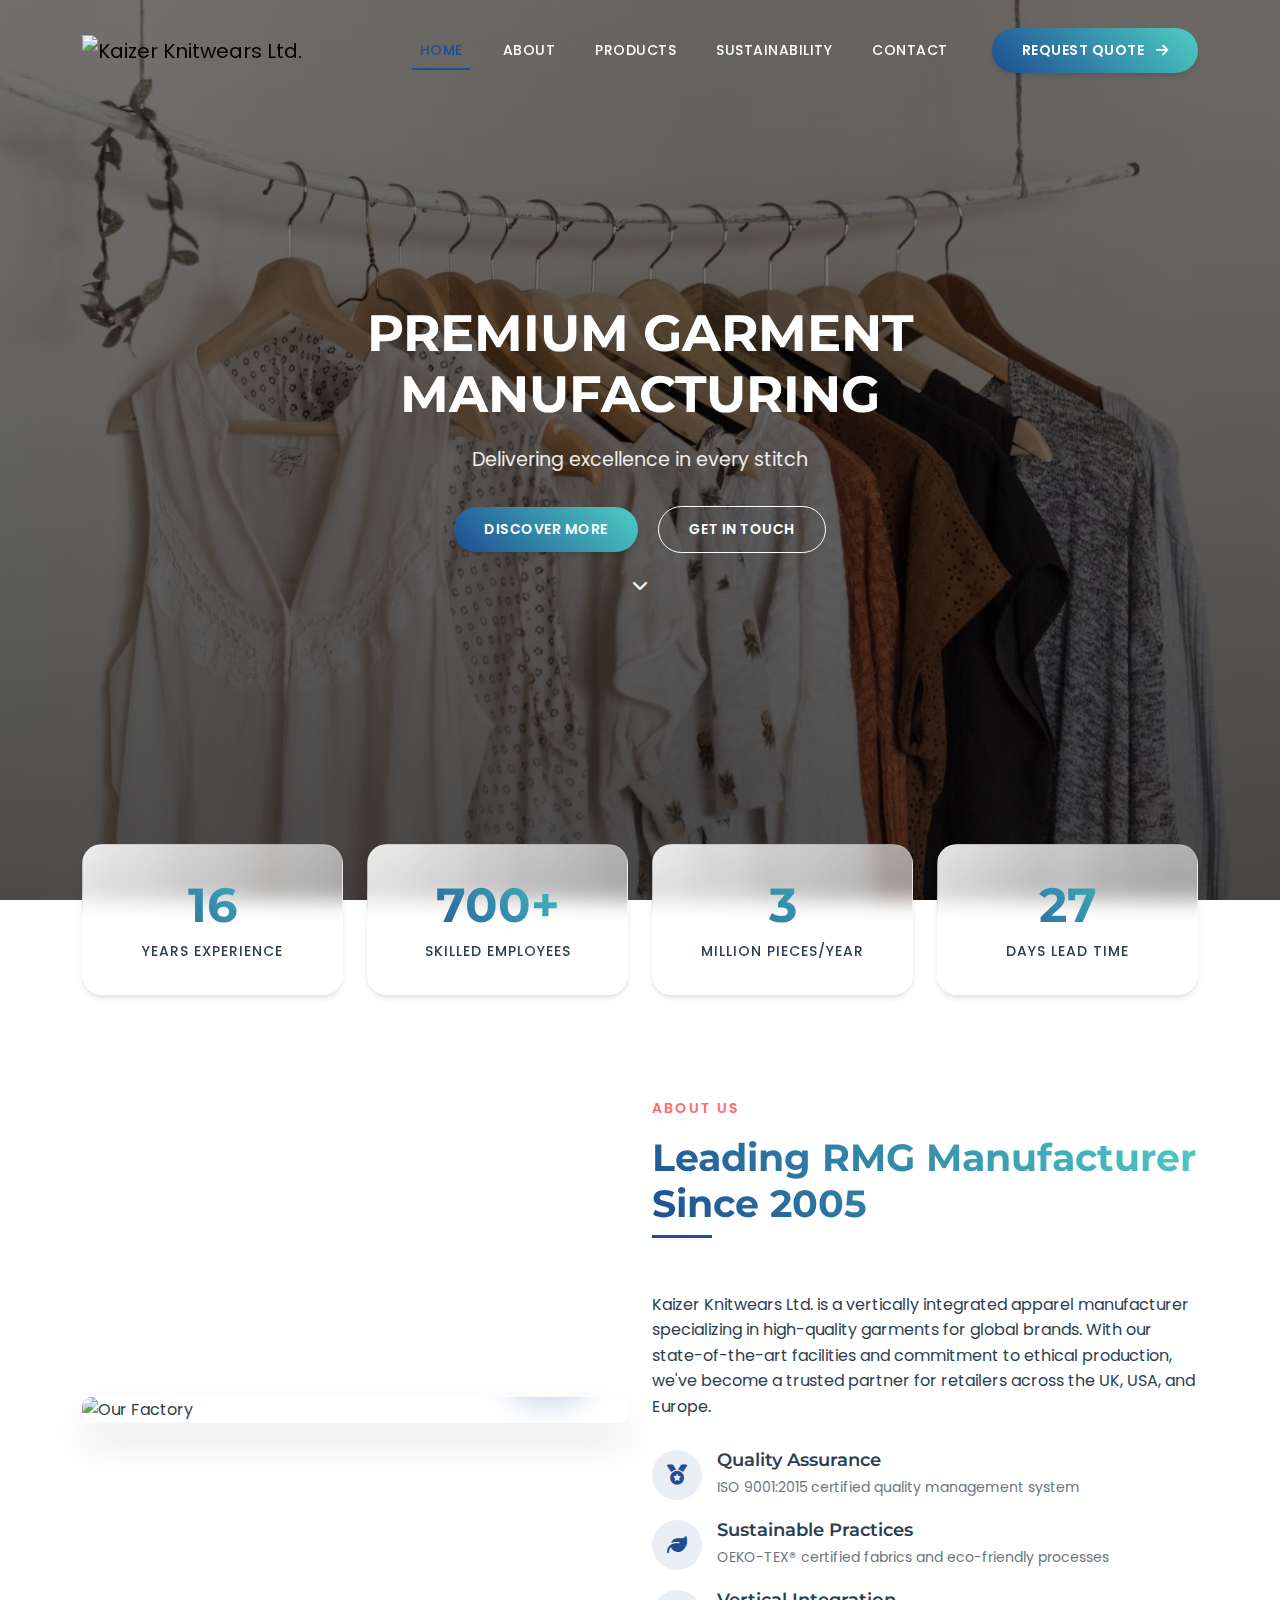
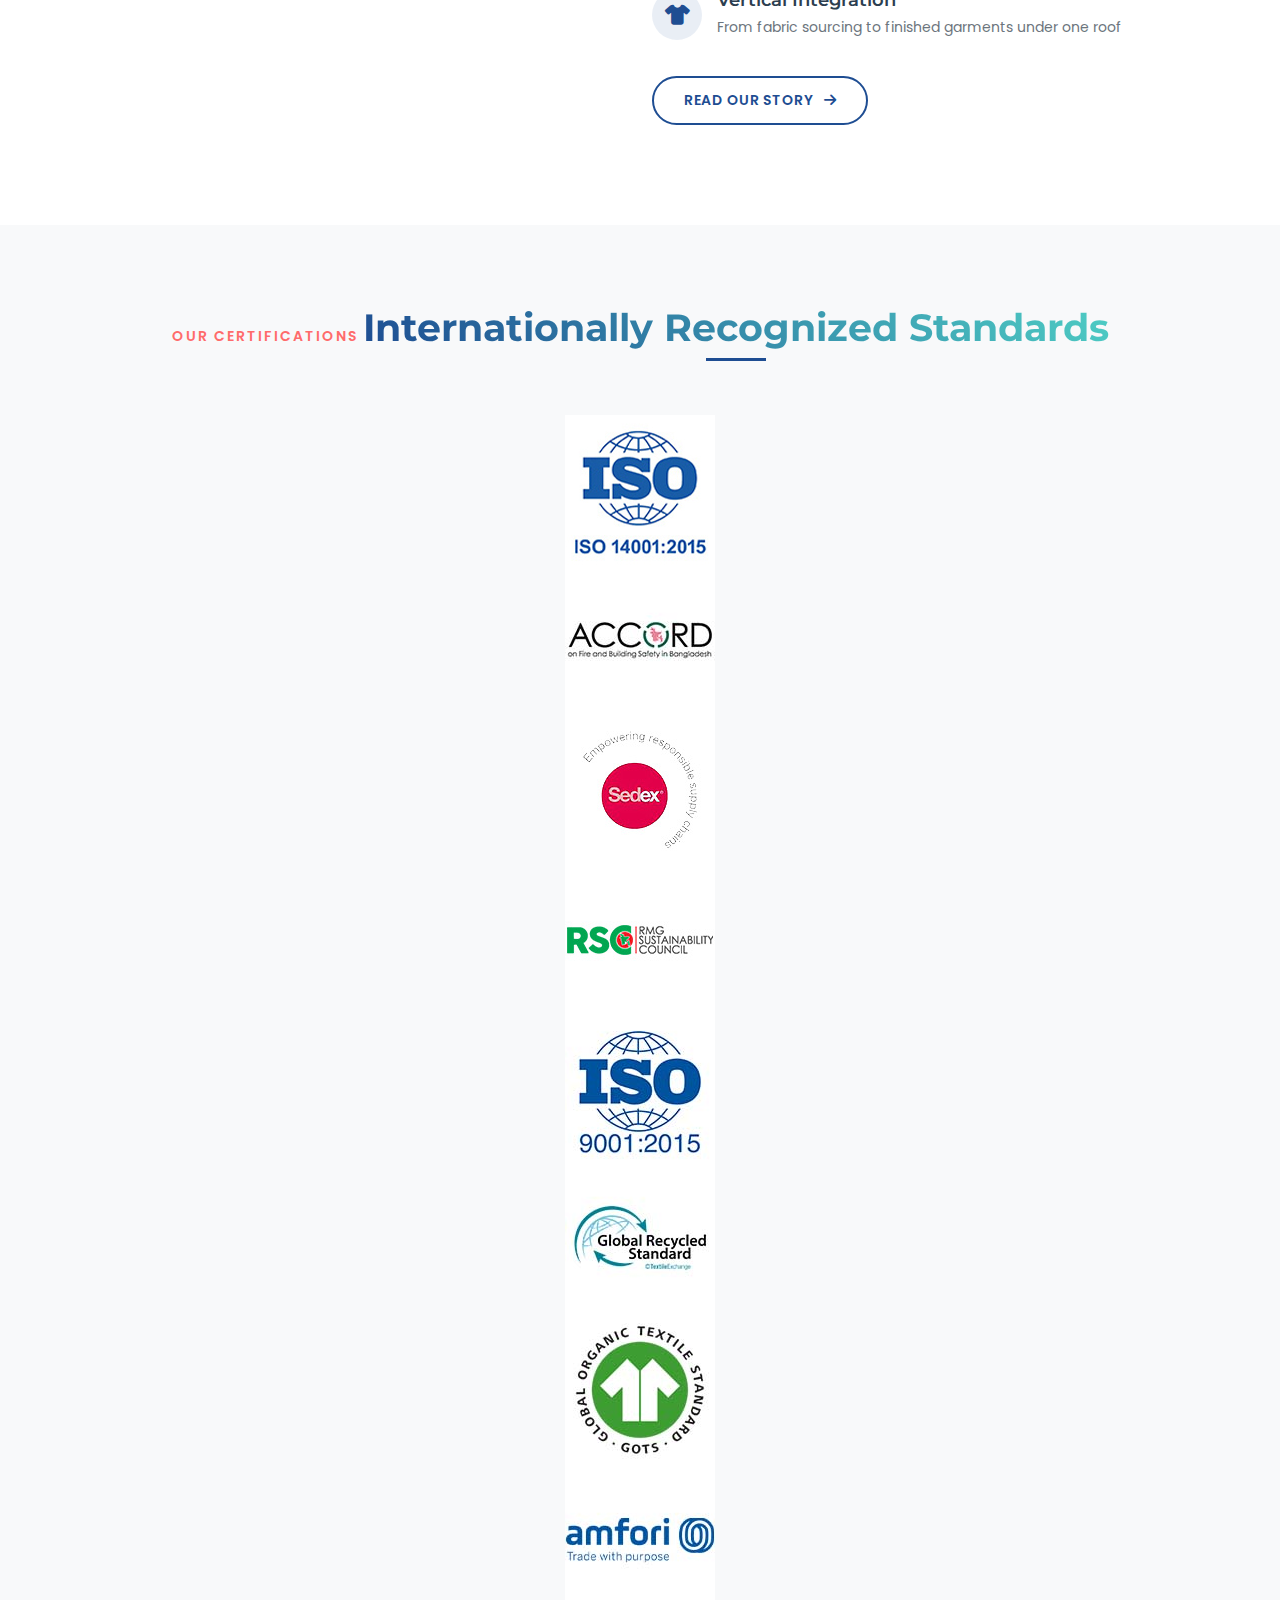
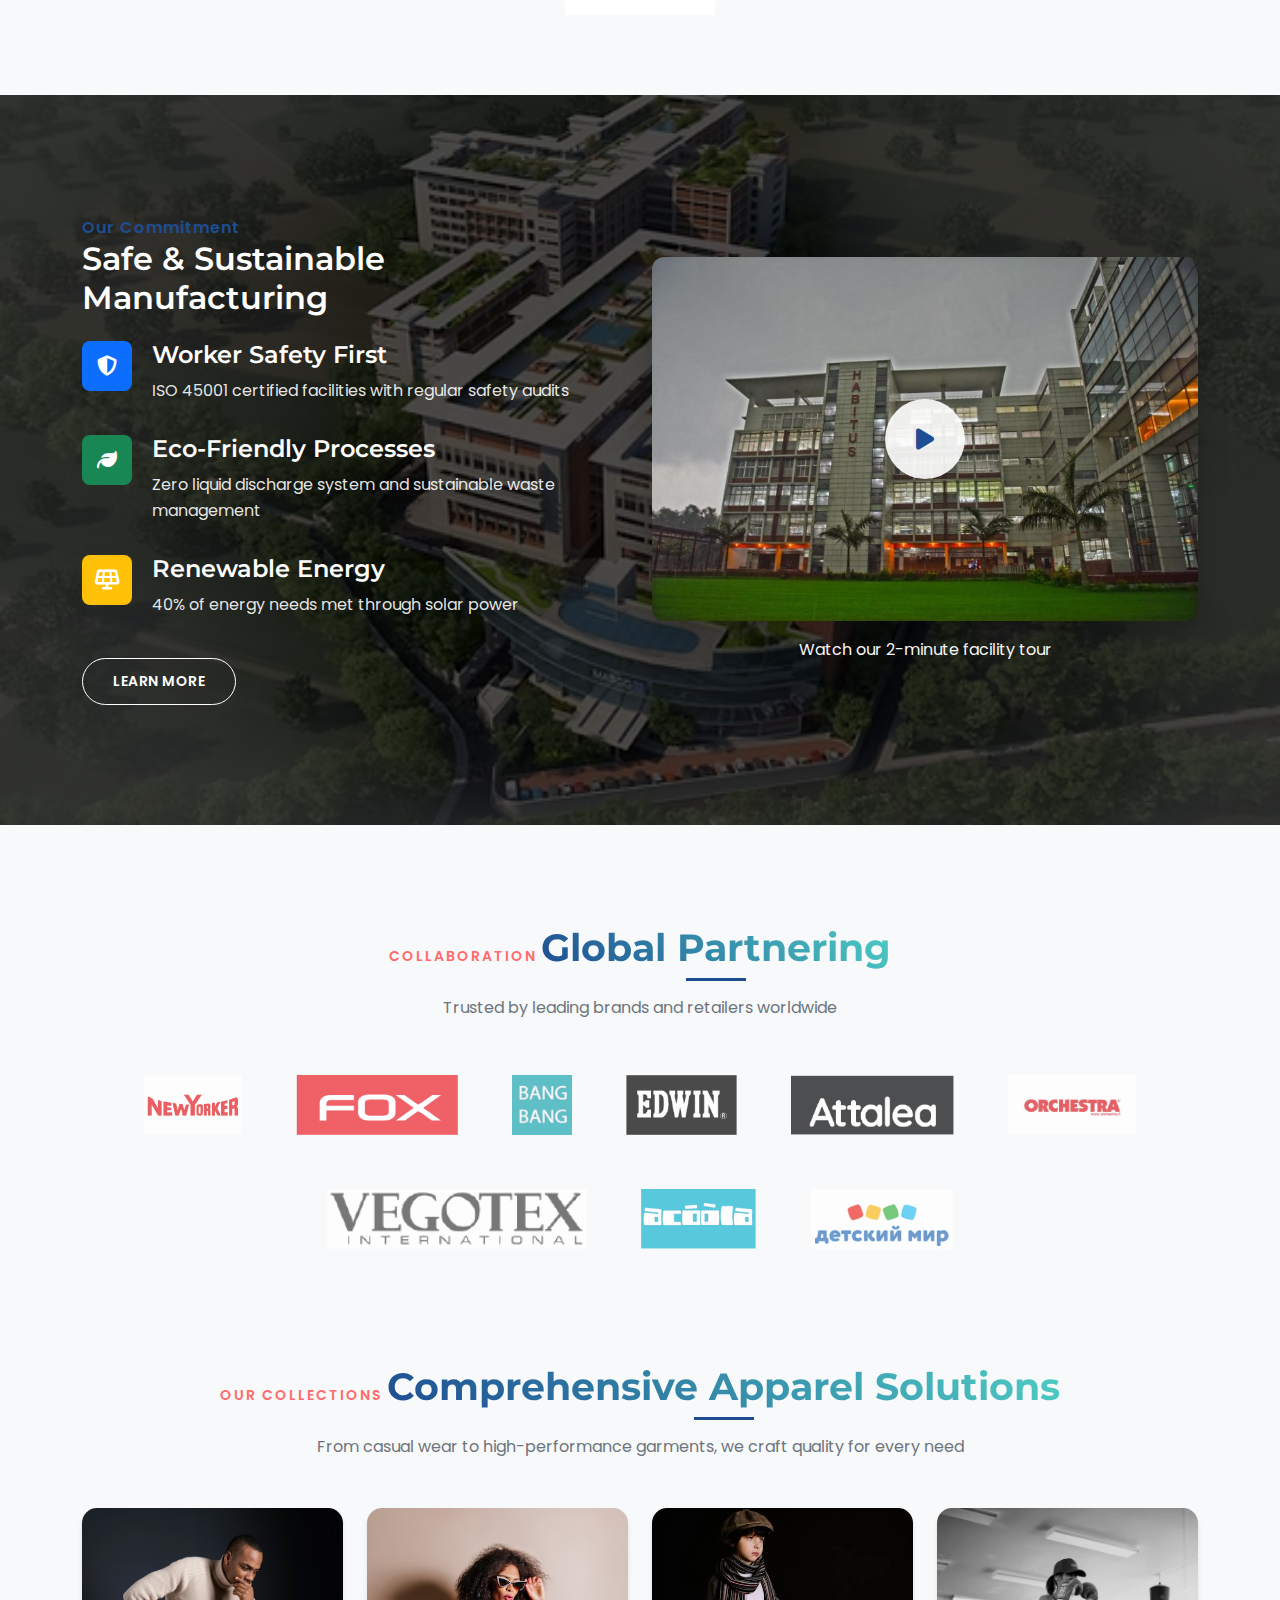
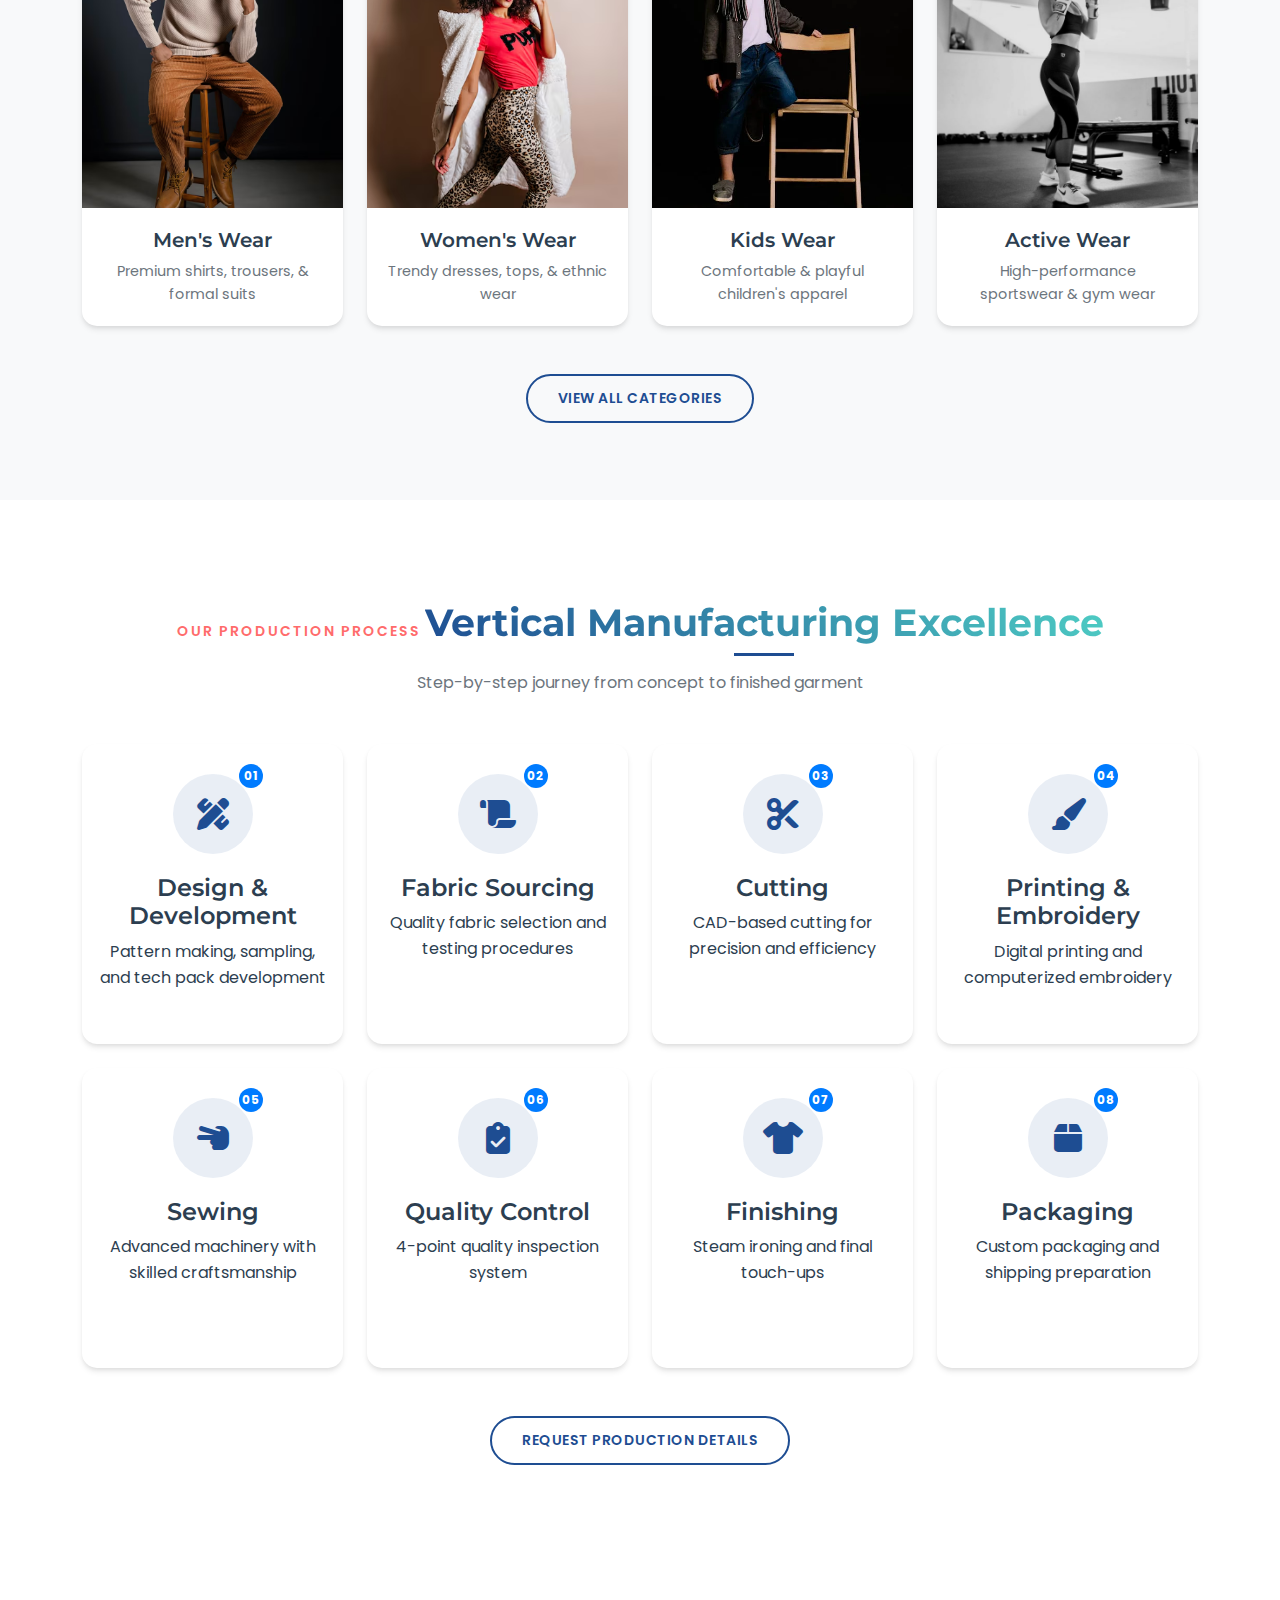
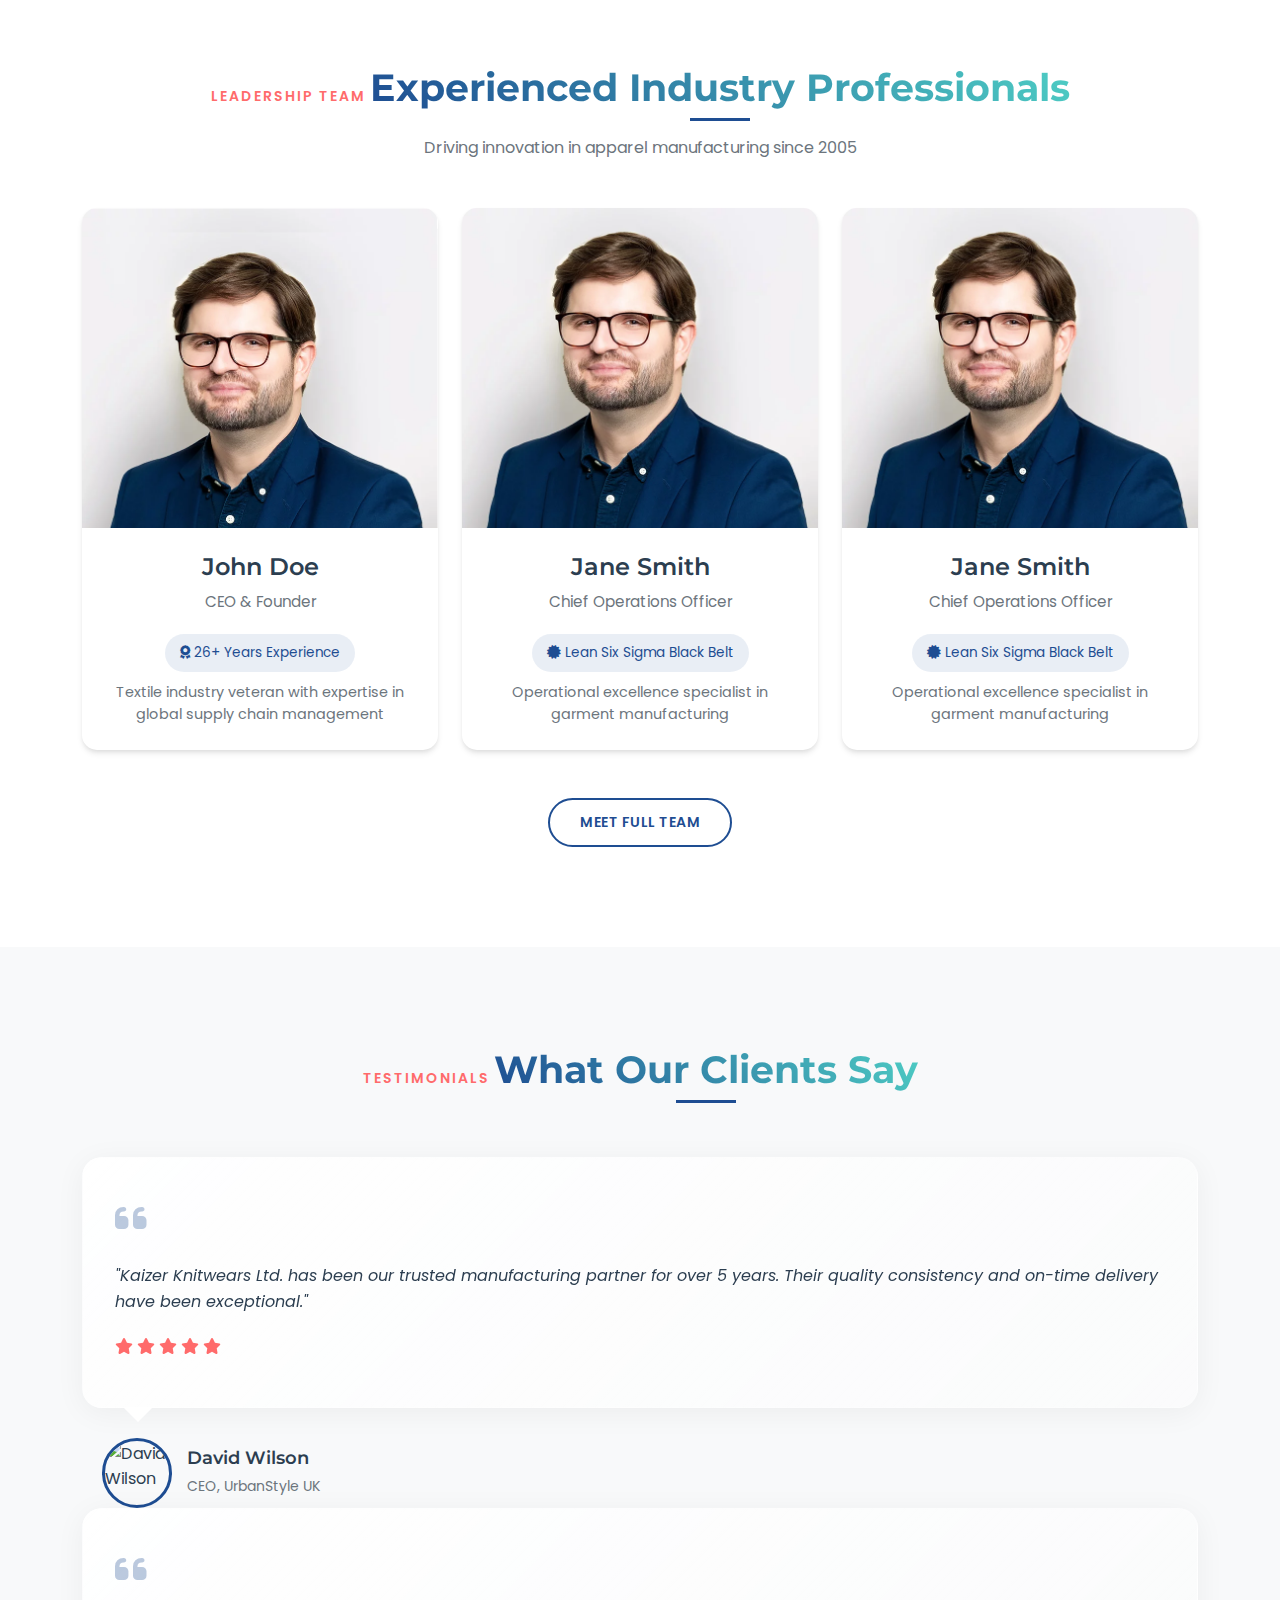
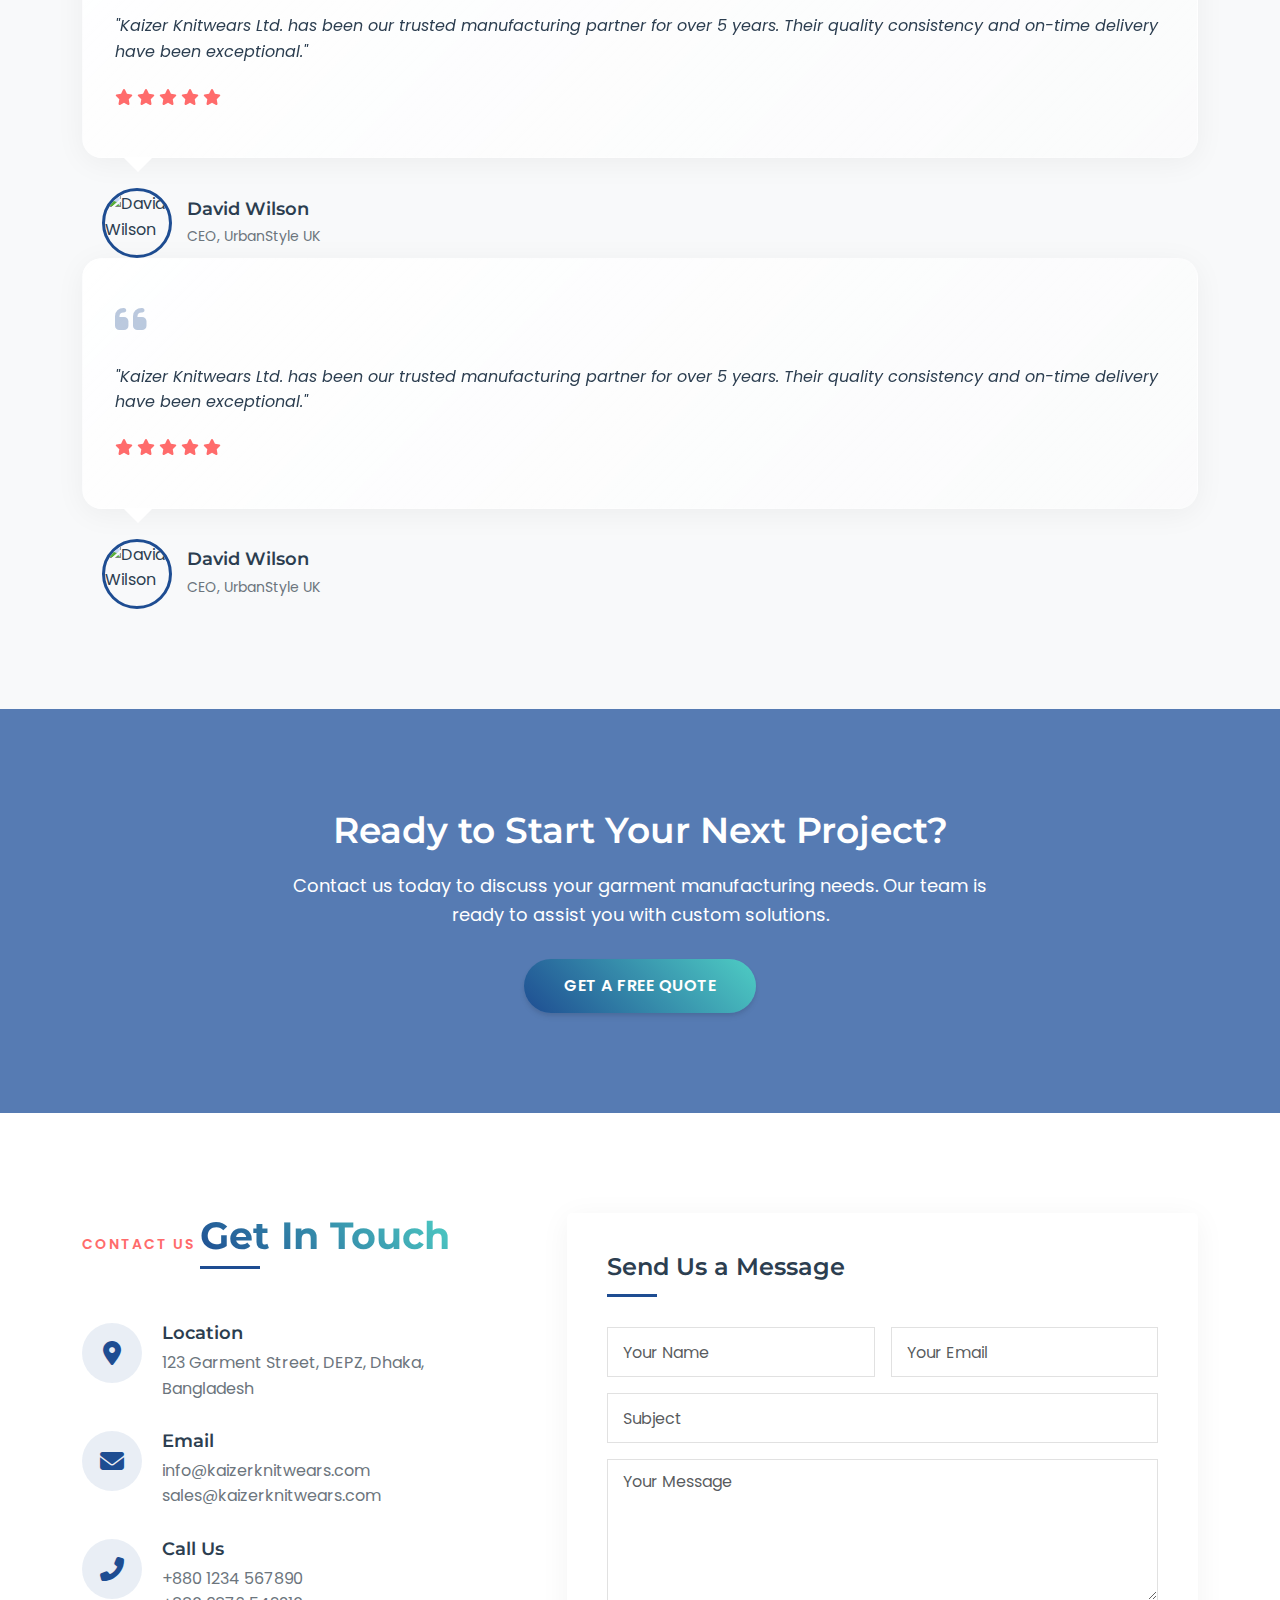
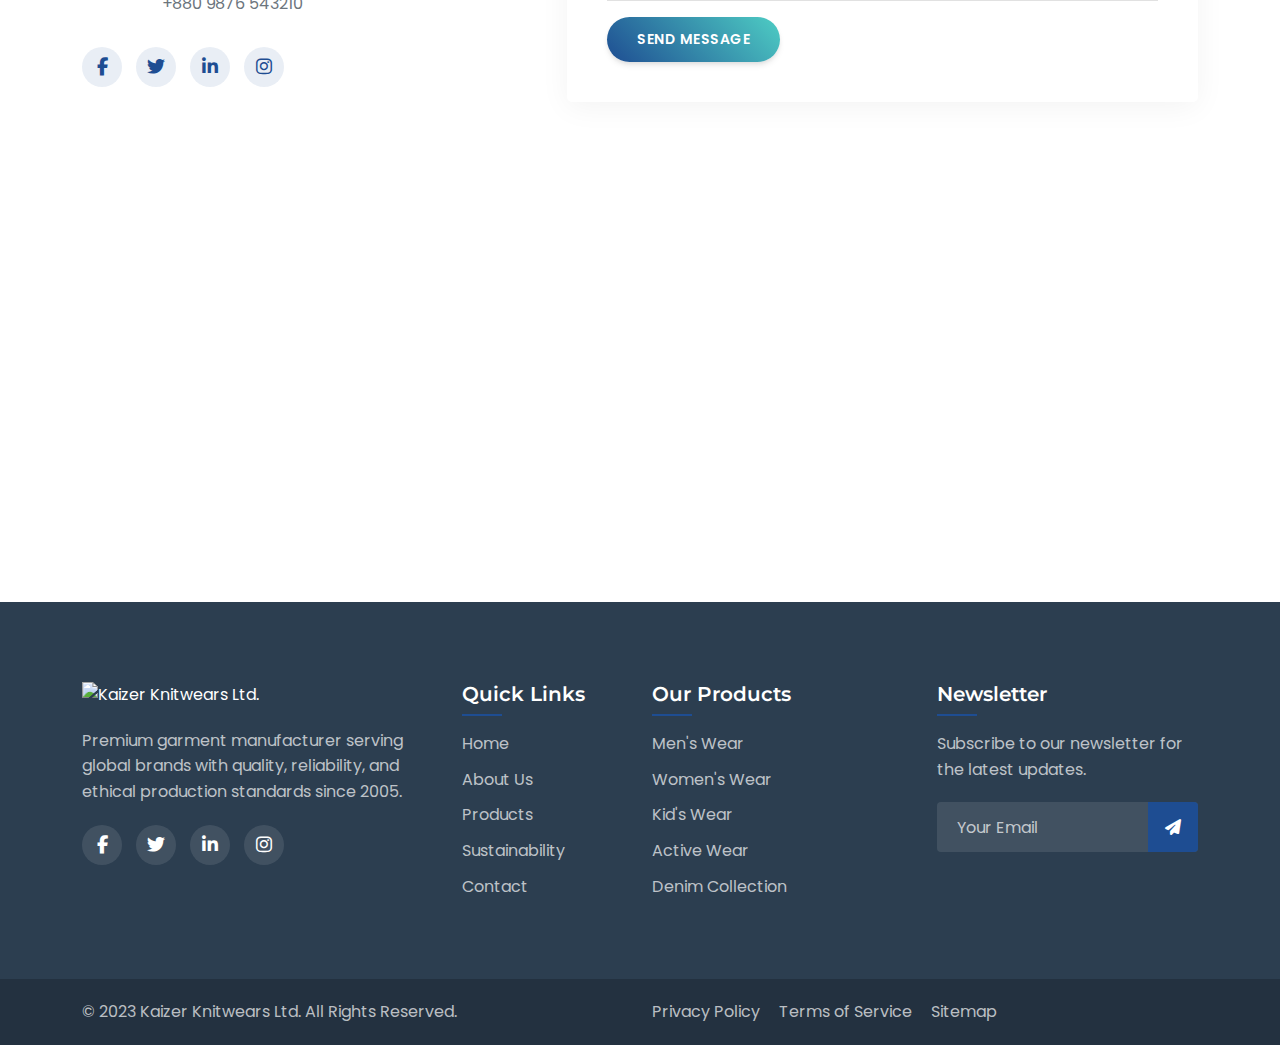
==== commit 41930423: "file" ====
--- a/index.html
+++ b/index.html
@@ -51,7 +51,10 @@
                     <li class="nav-item">
                         <a class="nav-link" href="#about">About</a>
                     </li>
-                    <li class="nav-item dropdown">
+                    <li class="nav-item">
+                        <a class="nav-link" href="products.html">Products</a>
+                    </li>
+                    <!-- <li class="nav-item dropdown">
                         <a class="nav-link dropdown-toggle" href="#" id="productsDropdown" role="button"
                            data-bs-toggle="dropdown">Products</a>
                         <ul class="dropdown-menu">
@@ -61,7 +64,7 @@
                             <li><a class="dropdown-item" href="#">Active Wear</a></li>
                             <li><a class="dropdown-item" href="#">Denim Collection</a></li>
                         </ul>
-                    </li>
+                    </li> -->
                     <li class="nav-item">
                         <a class="nav-link" href="#sustainability">Sustainability</a>
                     </li>
@@ -140,7 +143,7 @@
         <div class="row g-4">
             <div class="col-md-3 col-6">
                 <div class="stat-item">
-                    <h3 data-counter="18">0</h3>
+                    <h3 data-counter="26">0</h3>
                     <p>Years Experience</p>
                 </div>
             </div>
@@ -175,7 +178,7 @@
                     <img src="https://images.unsplash.com/photo-1604176354204-9268737828e4?ixlib=rb-1.2.1&auto=format&fit=crop&w=1350&q=80"
                          alt="Our Factory" class="img-fluid">
                     <div class="experience-badge">
-                        <span>18+</span>
+                        <span>26+</span>
                         <p>Years Experience</p>
                     </div>
                 </div>
@@ -384,6 +387,7 @@
         </div>
     </div>
 </section>
+
 <!-- Diverse Product Range Section -->
 <section class="product-range-section py-100">
     <div class="container">
@@ -470,102 +474,118 @@
     </div>
 </section>
 
-<!-- Add this after Global Partnering Section -->
 <!-- Production Services Section -->
 <section class="production-services-section py-100">
     <div class="container">
         <div class="section-header text-center">
-            <span class="subtitle">Our Expertise</span>
-            <h2>End-to-End Production Services</h2>
+            <span class="subtitle">Our Production Process</span>
+            <h2>Vertical Manufacturing Excellence</h2>
+            <p class="mb-5">Step-by-step journey from concept to finished garment</p>
         </div>
         <div class="row g-4">
-
+            <!-- Step 1: Design & Development -->
             <div class="col-md-3 col-sm-6">
                 <div class="service-card">
                     <div class="service-icon">
-                        <i class="fas fa-cut"></i>
-                    </div>
-                    <h4>Sewing</h4>
-                    <p>Precision stitching with automated machinery and skilled artisans</p>
-                </div>
-            </div>
-            <!-- Cutting -->
+                        <span class="step-number">01</span>
+                        <i class="fas fa-pencil-ruler"></i>
+                    </div>
+                    <h4>Design & Development</h4>
+                    <p>Pattern making, sampling, and tech pack development</p>
+                </div>
+            </div>
+
+            <!-- Step 2: Fabric Sourcing -->
             <div class="col-md-3 col-sm-6">
                 <div class="service-card">
                     <div class="service-icon">
-                        <i class="fas fa-ruler-combined"></i>
-                    </div>
-                    <h4>Cutting</h4>
-                    <p>Computerized cutting systems for optimal fabric utilization</p>
-                </div>
-            </div>
-            <!-- Embroidery -->
+                        <span class="step-number">02</span>
+                        <i class="fas fa-scroll"></i>
+                    </div>
+                    <h4>Fabric Sourcing</h4>
+                    <p>Quality fabric selection and testing procedures</p>
+                </div>
+            </div>
+
+            <!-- Step 3: Cutting -->
             <div class="col-md-3 col-sm-6">
                 <div class="service-card">
                     <div class="service-icon">
-                        <i class="fas fa-palette"></i>
-                    </div>
-                    <h4>Embroidery</h4>
-                    <p>Advanced multi-head embroidery machines for intricate designs</p>
-                </div>
-            </div>
-            <!-- Printing -->
+                        <span class="step-number">03</span>
+                        <i class="fas fa-cut"></i>
+                    </div>
+                    <h4>Cutting</h4>
+                    <p>CAD-based cutting for precision and efficiency</p>
+                </div>
+            </div>
+
+            <!-- Step 4: Printing/Embroidery -->
             <div class="col-md-3 col-sm-6">
                 <div class="service-card">
                     <div class="service-icon">
-                        <i class="fas fa-print"></i>
-                    </div>
-                    <h4>Printing</h4>
-                    <p>High-quality screen and digital printing for vibrant designs</p>
-                </div>
-            </div>
-            <!-- Dyeing -->
+                        <span class="step-number">04</span>
+                        <i class="fas fa-paint-brush"></i>
+                    </div>
+                    <h4>Printing & Embroidery</h4>
+                    <p>Digital printing and computerized embroidery</p>
+                </div>
+            </div>
+
+            <!-- Step 5: Sewing -->
             <div class="col-md-3 col-sm-6">
                 <div class="service-card">
                     <div class="service-icon">
-                        <i class="fas fa-tint"></i>
-                    </div>
-                    <h4>Dyeing</h4>
-                    <p>Eco-friendly dyeing processes for rich and lasting colors</p>
-                </div>
-            </div>
-            <!-- Finishing -->
+                        <span class="step-number">05</span>
+                        <i class="fas fa-hand-scissors"></i>
+                    </div>
+                    <h4>Sewing</h4>
+                    <p>Advanced machinery with skilled craftsmanship</p>
+                </div>
+            </div>
+
+            <!-- Step 6: Quality Control -->
             <div class="col-md-3 col-sm-6">
                 <div class="service-card">
                     <div class="service-icon">
-                        <i class="fas fa-check"></i>
-                    </div>
-                    <h4>Finishing</h4>
-                    <p>Comprehensive finishing services for a polished final product</p>
-                </div>
-            </div>
-            <!-- Knitting -->
+                        <span class="step-number">06</span>
+                        <i class="fas fa-clipboard-check"></i>
+                    </div>
+                    <h4>Quality Control</h4>
+                    <p>4-point quality inspection system</p>
+                </div>
+            </div>
+
+            <!-- Step 7: Finishing -->
             <div class="col-md-3 col-sm-6">
                 <div class="service-card">
                     <div class="service-icon">
-                        <i class="fas fa-yarn"></i>
-                    </div>
-                    <h4>Knitting</h4>
-                    <p>Advanced knitting techniques for high-quality fabrics</p>
-                </div>
-            </div>
-            <!-- Quality Control -->
+                        <span class="step-number">07</span>
+                        <i class="fas fa-tshirt"></i>
+                    </div>
+                    <h4>Finishing</h4>
+                    <p>Steam ironing and final touch-ups</p>
+                </div>
+            </div>
+
+            <!-- Step 8: Packaging -->
             <div class="col-md-3 col-sm-6">
                 <div class="service-card">
                     <div class="service-icon">
-                        <i class="fas fa-clipboard-check"></i>
-                    </div>
-                    <h4>Quality Control</h4>
-                    <p>Rigorous quality checks to ensure top-notch products</p>
-                </div>
-            </div>
-
-        </div>
-    </div>
-</section>
-
-<!-- Add this after Production Services Section -->
-<!-- Management Team Section -->
+                        <span class="step-number">08</span>
+                        <i class="fas fa-box"></i>
+                    </div>
+                    <h4>Packaging</h4>
+                    <p>Custom packaging and shipping preparation</p>
+                </div>
+            </div>
+        </div>
+
+        <div class="text-center mt-5">
+            <a href="#contact" class="btn btn-outline-primary">Request Production Details</a>
+        </div>
+    </div>
+</section>
+
 <!-- Management Team Section -->
 <section class="management-section">
     <div class="container">
@@ -591,7 +611,7 @@
                         <h4>John Doe</h4>
                         <p class="position">CEO & Founder</p>
                         <div class="achievement-badge">
-                            <i class="fas fa-award"></i> 18+ Years Experience
+                            <i class="fas fa-award"></i> 26+ Years Experience
                         </div>
                         <p class="bio">Textile industry veteran with expertise in global supply chain management</p>
                     </div>
--- a/style.css
+++ b/style.css
@@ -960,6 +960,23 @@
     margin: 0 auto 20px;
     font-size: 32px;
     color: var(--primary-color);
+    position: relative;
+}
+
+.step-number {
+    position: absolute;
+    top: -10px;
+    right: -10px;
+    background: #007bff;
+    color: white;
+    width: 24px;
+    height: 24px;
+    border-radius: 50%;
+    font-size: 12px;
+    display: flex;
+    align-items: center;
+    justify-content: center;
+    font-weight: bold;
 }
 
 /* Management Team */
@@ -1651,4 +1668,184 @@
     .hover-scale:hover {
         transform: none;
     }
+}
+
+/* Page Banner */
+.page-banner {
+    background: linear-gradient(rgba(30, 77, 146, 0.9), rgba(30, 77, 146, 0.9)), url('images/banner-bg.jpg') center/cover;
+    padding: 120px 0 80px;
+    text-align: center;
+    color: var(--white-color);
+}
+
+.page-banner-content h1 {
+    font-size: 48px;
+    color: var(--white-color);
+    margin-bottom: 15px;
+}
+
+.breadcrumb {
+    justify-content: center;
+    background: transparent;
+}
+
+.breadcrumb-item, 
+.breadcrumb-item a {
+    color: var(--white-color);
+}
+
+.breadcrumb-item.active {
+    color: var(--secondary-color);
+}
+
+/* Category Filter Cards */
+.category-filter-card {
+    background: var(--white-color);
+    padding: 25px;
+    border-radius: 10px;
+    text-align: center;
+    transition: var(--transition);
+    cursor: pointer;
+    box-shadow: var(--box-shadow);
+}
+
+.category-filter-card:hover,
+.category-filter-card.active {
+    background: var(--primary-color);
+    transform: translateY(-5px);
+}
+
+.category-filter-card:hover *,
+.category-filter-card.active * {
+    color: var(--white-color);
+}
+
+.category-icon {
+    font-size: 36px;
+    color: var(--primary-color);
+    margin-bottom: 15px;
+}
+
+.category-filter-card h4 {
+    font-size: 18px;
+    margin-bottom: 10px;
+}
+
+.product-count {
+    color: var(--gray-color);
+    font-size: 14px;
+}
+
+/* Product Filters */
+.filter-buttons .btn {
+    margin-right: 10px;
+    margin-bottom: 10px;
+    border-radius: 25px;
+}
+
+/* Product Cards */
+.product-card {
+    background: var(--white-color);
+    border-radius: 10px;
+    overflow: hidden;
+    box-shadow: var(--box-shadow);
+    transition: var(--transition);
+}
+
+.product-card:hover {
+    transform: translateY(-10px);
+}
+
+.product-image {
+    position: relative;
+    height: 300px;
+    overflow: hidden;
+}
+
+.product-image img {
+    width: 100%;
+    height: 100%;
+    object-fit: cover;
+    transition: var(--transition);
+}
+
+.product-card:hover .product-image img {
+    transform: scale(1.1);
+}
+
+.product-overlay {
+    position: absolute;
+    top: 0;
+    left: 0;
+    width: 100%;
+    height: 100%;
+    background: rgba(30, 77, 146, 0.8);
+    display: flex;
+    align-items: center;
+    justify-content: center;
+    opacity: 0;
+    transition: var(--transition);
+}
+
+.product-card:hover .product-overlay {
+    opacity: 1;
+}
+
+.product-info {
+    padding: 20px;
+}
+
+.product-info h4 {
+    font-size: 18px;
+    margin-bottom: 10px;
+}
+
+.product-meta {
+    font-size: 14px;
+    color: var(--gray-color);
+}
+
+.product-meta .separator {
+    margin: 0 10px;
+}
+
+/* Pagination */
+.pagination .page-link {
+    width: 40px;
+    height: 40px;
+    display: flex;
+    align-items: center;
+    justify-content: center;
+    border-radius: 50%;
+    margin: 0 5px;
+    border: none;
+    color: var(--dark-color);
+    transition: var(--transition);
+}
+
+.pagination .page-link:hover,
+.pagination .page-item.active .page-link {
+    background: var(--primary-color);
+    color: var(--white-color);
+}
+
+/* Responsive Adjustments */
+@media (max-width: 991.98px) {
+    .page-banner-content h1 {
+        font-size: 36px;
+    }
+}
+
+@media (max-width: 767.98px) {
+    .page-banner {
+        padding: 100px 0 60px;
+    }
+    
+    .page-banner-content h1 {
+        font-size: 30px;
+    }
+    
+    .product-image {
+        height: 250px;
+    }
 }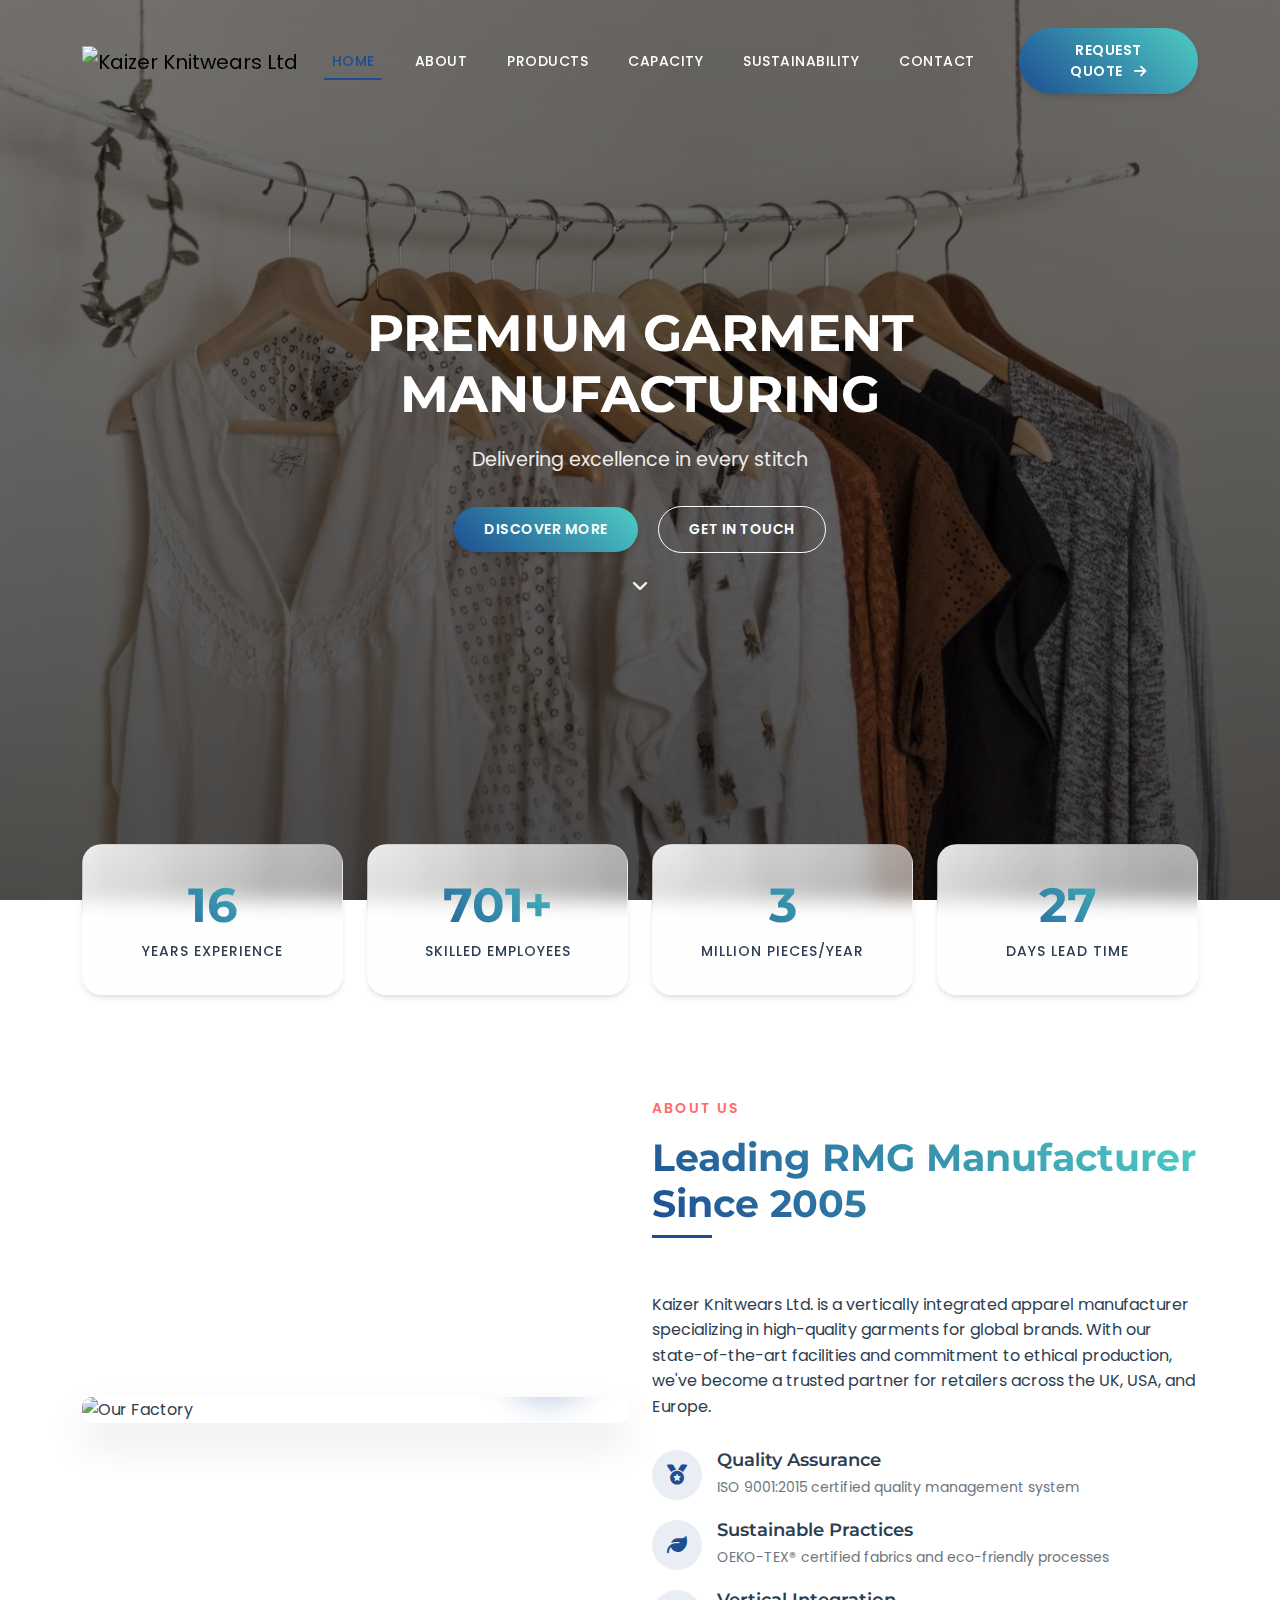
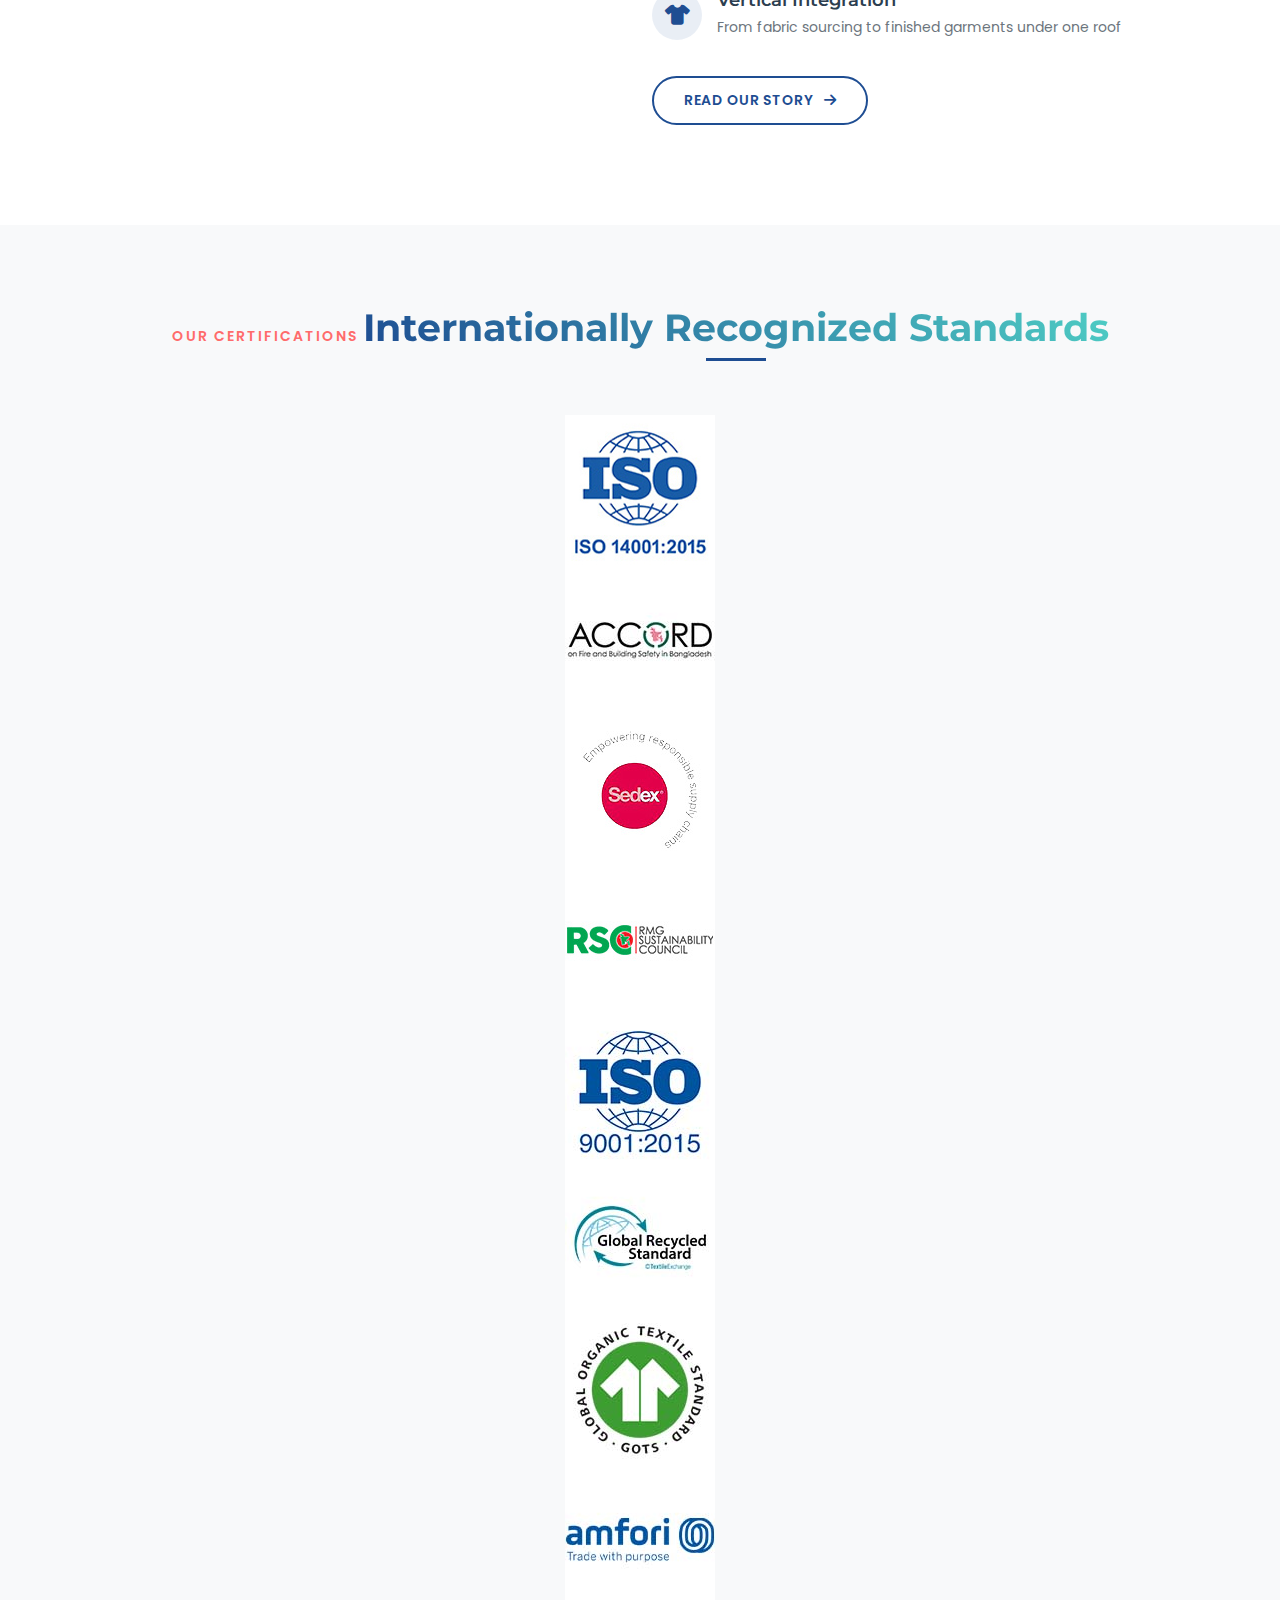
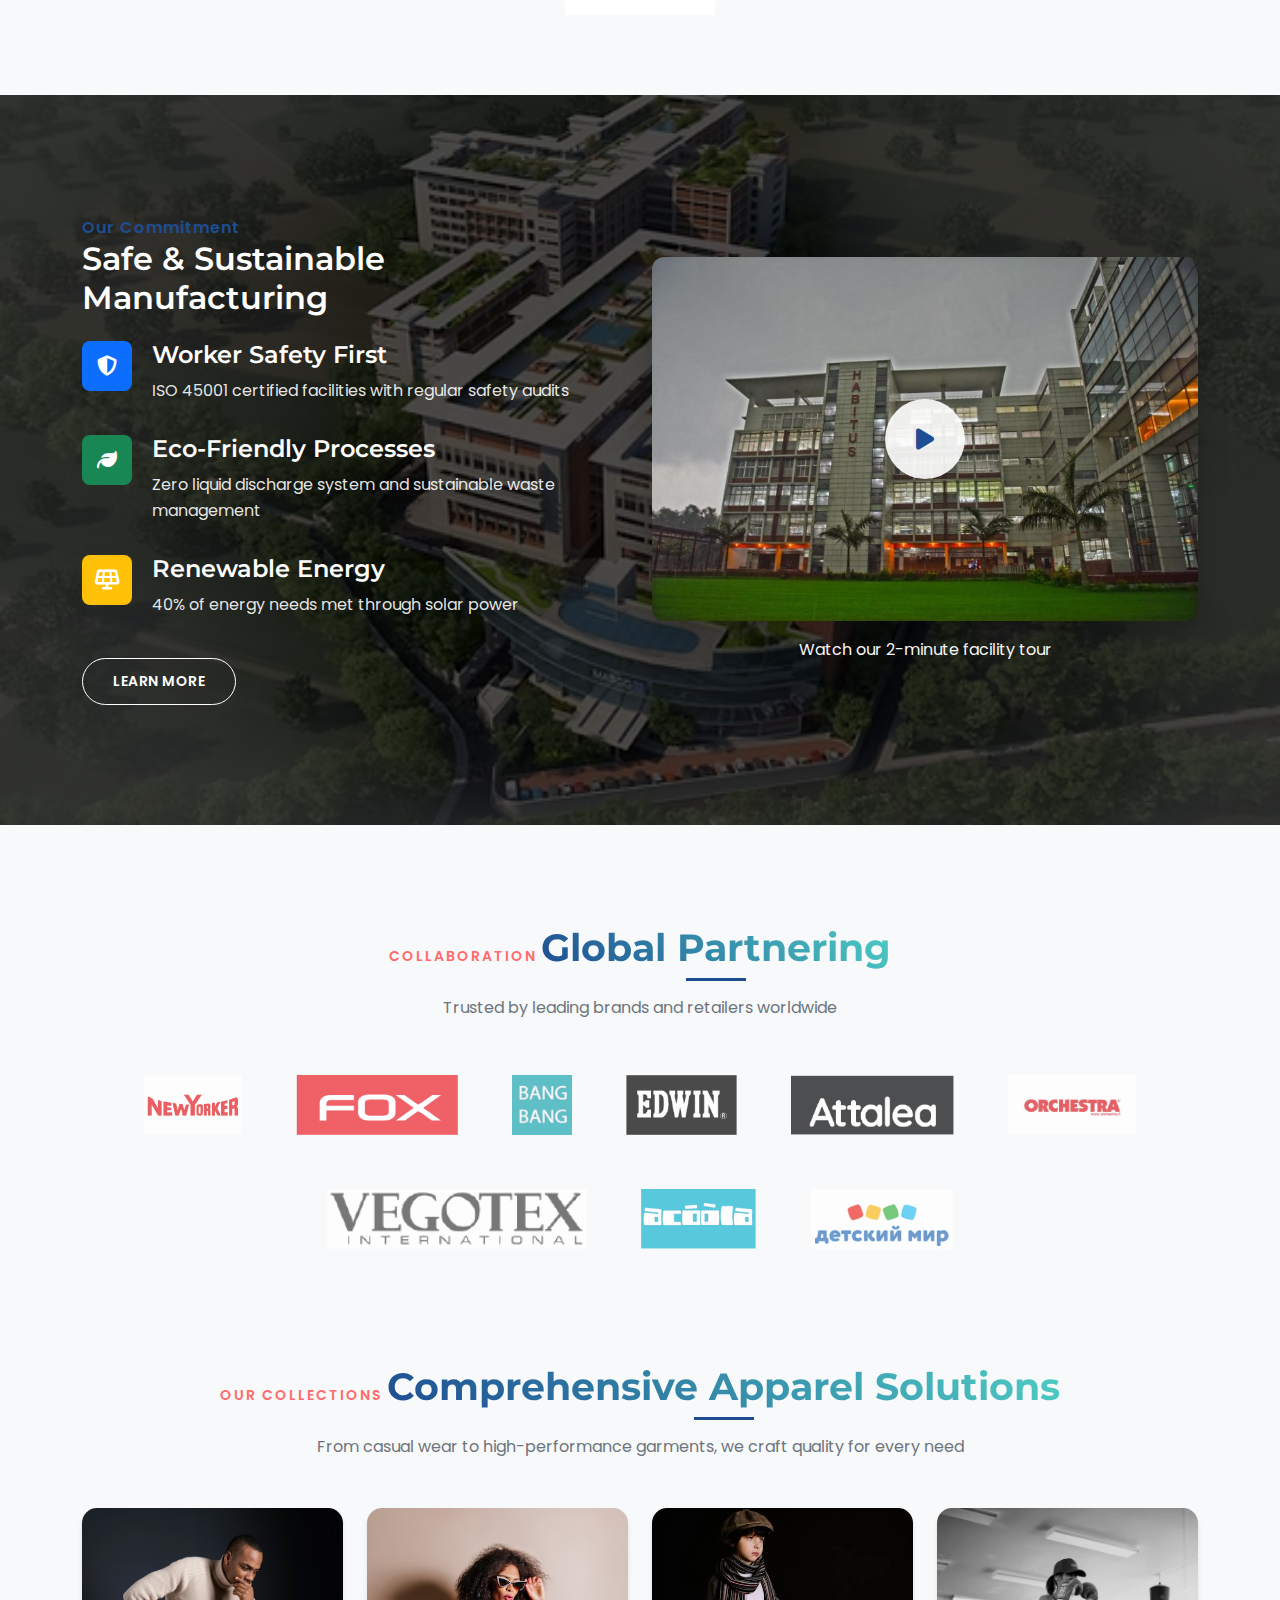
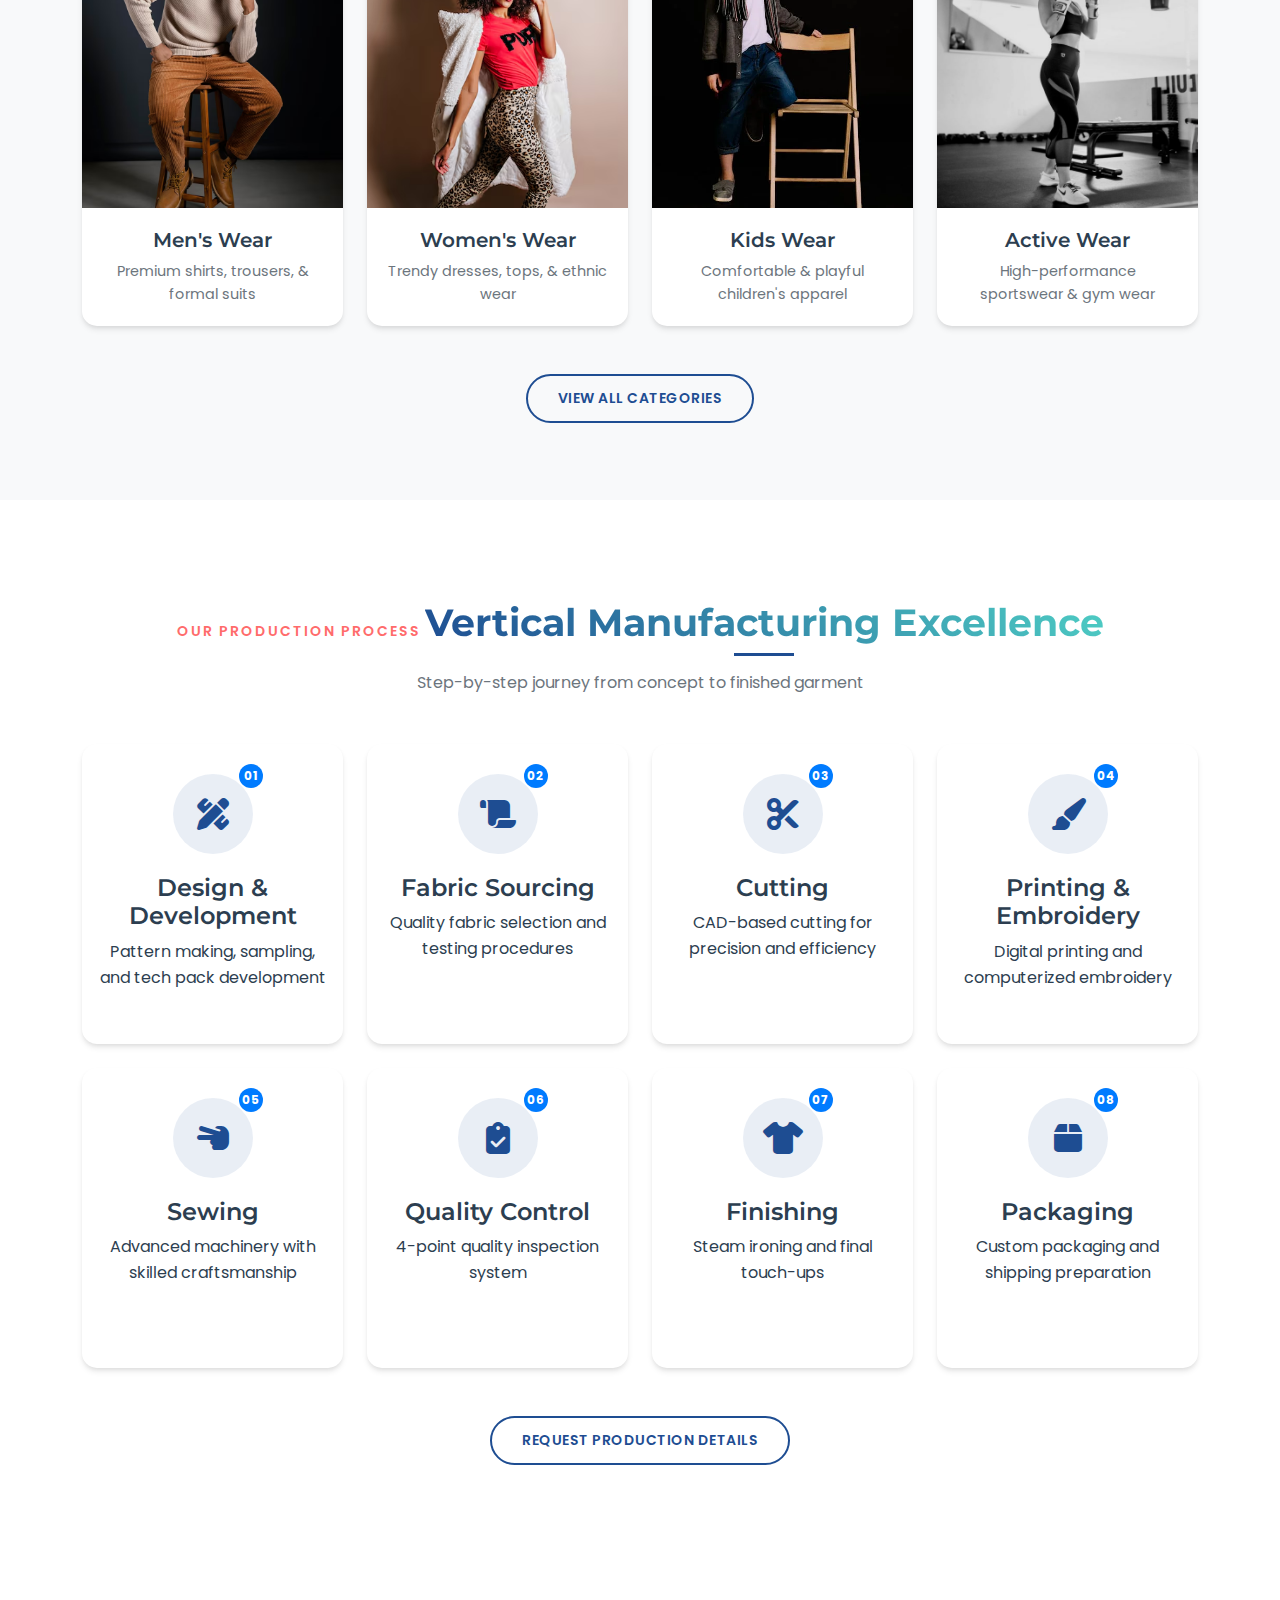
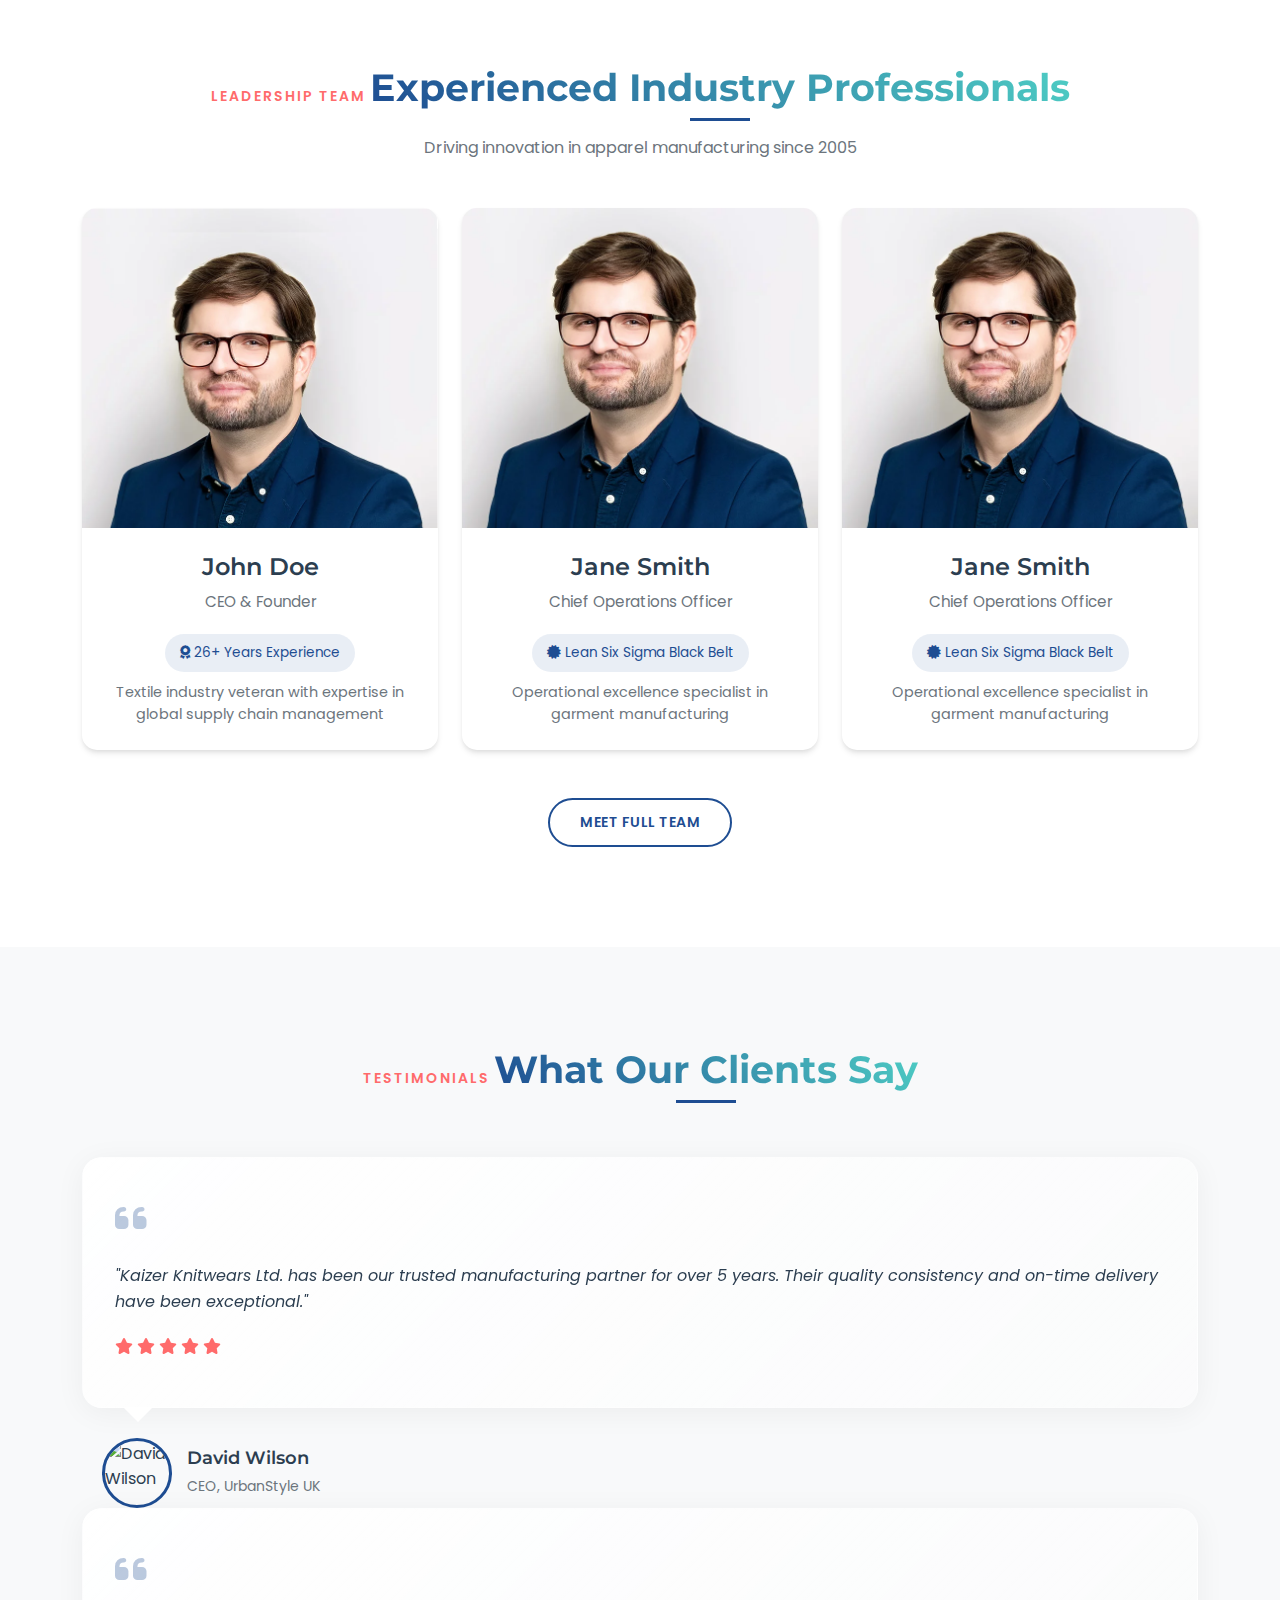
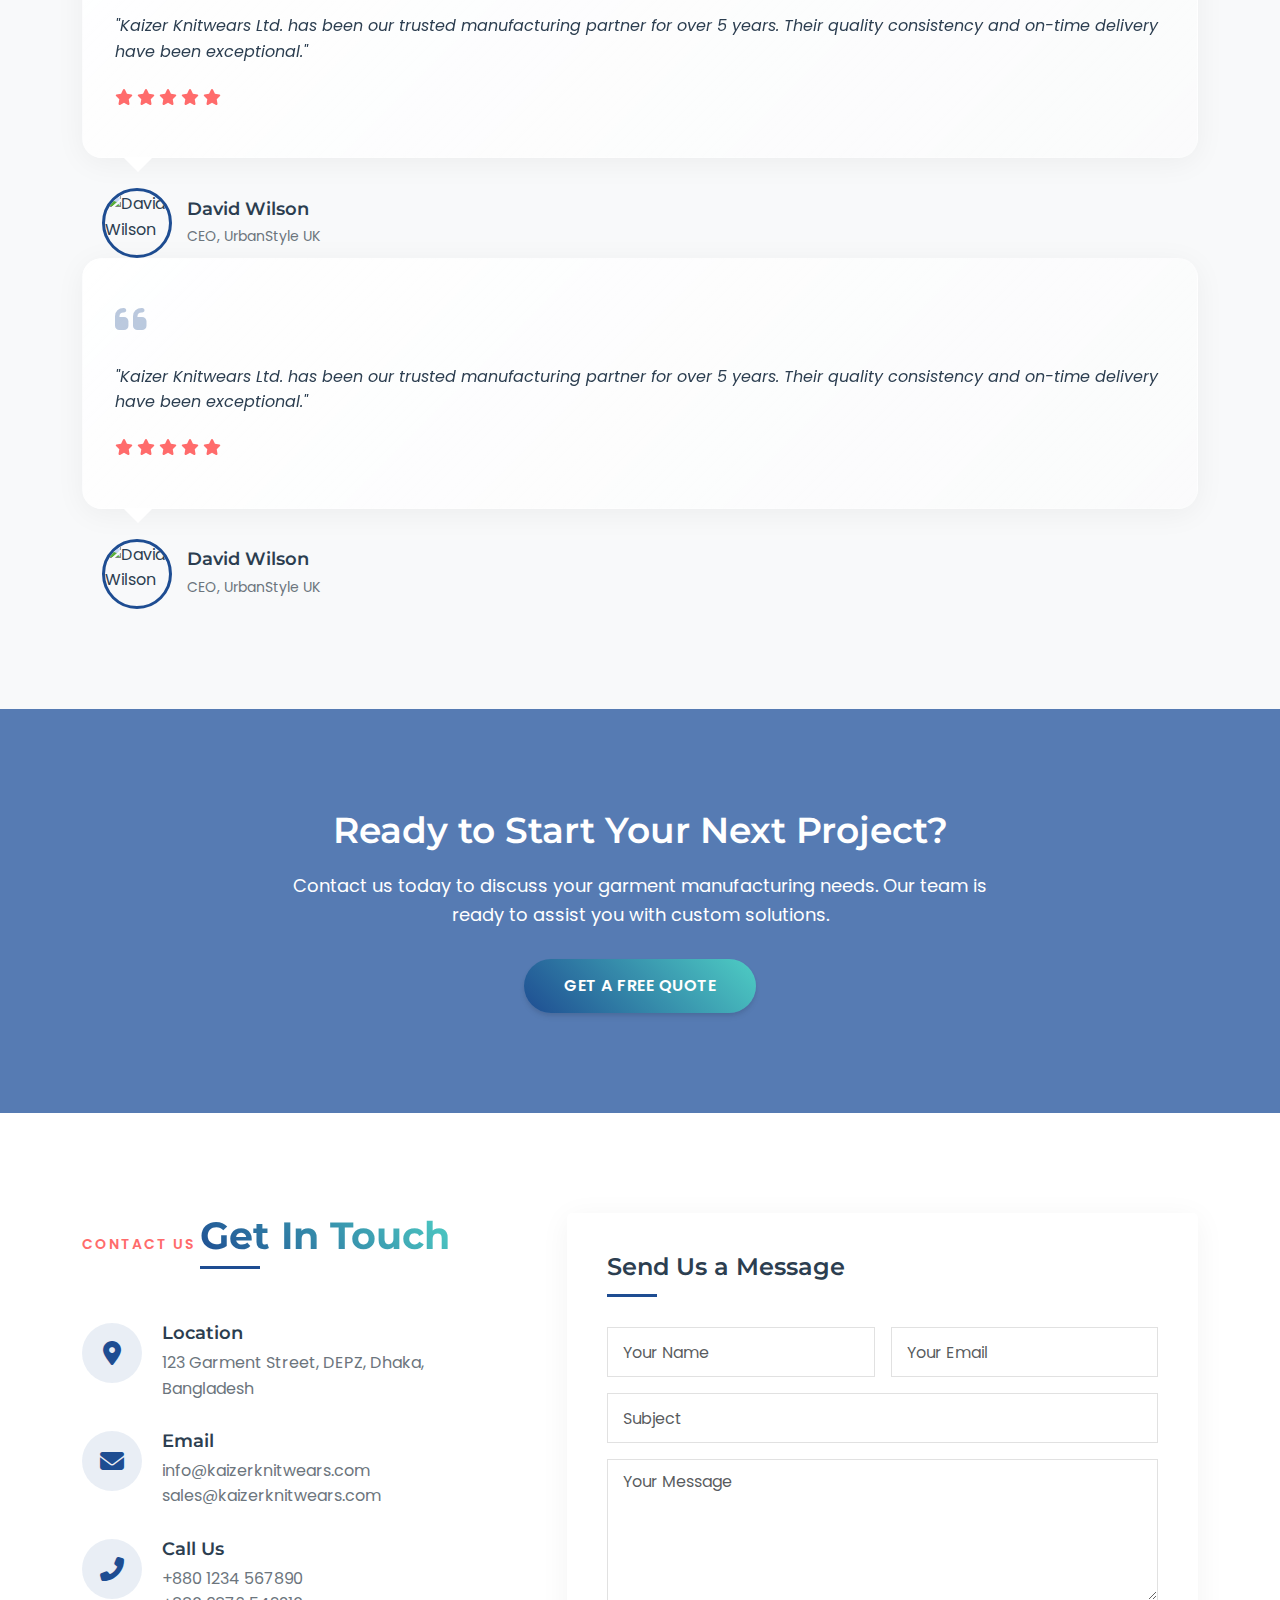
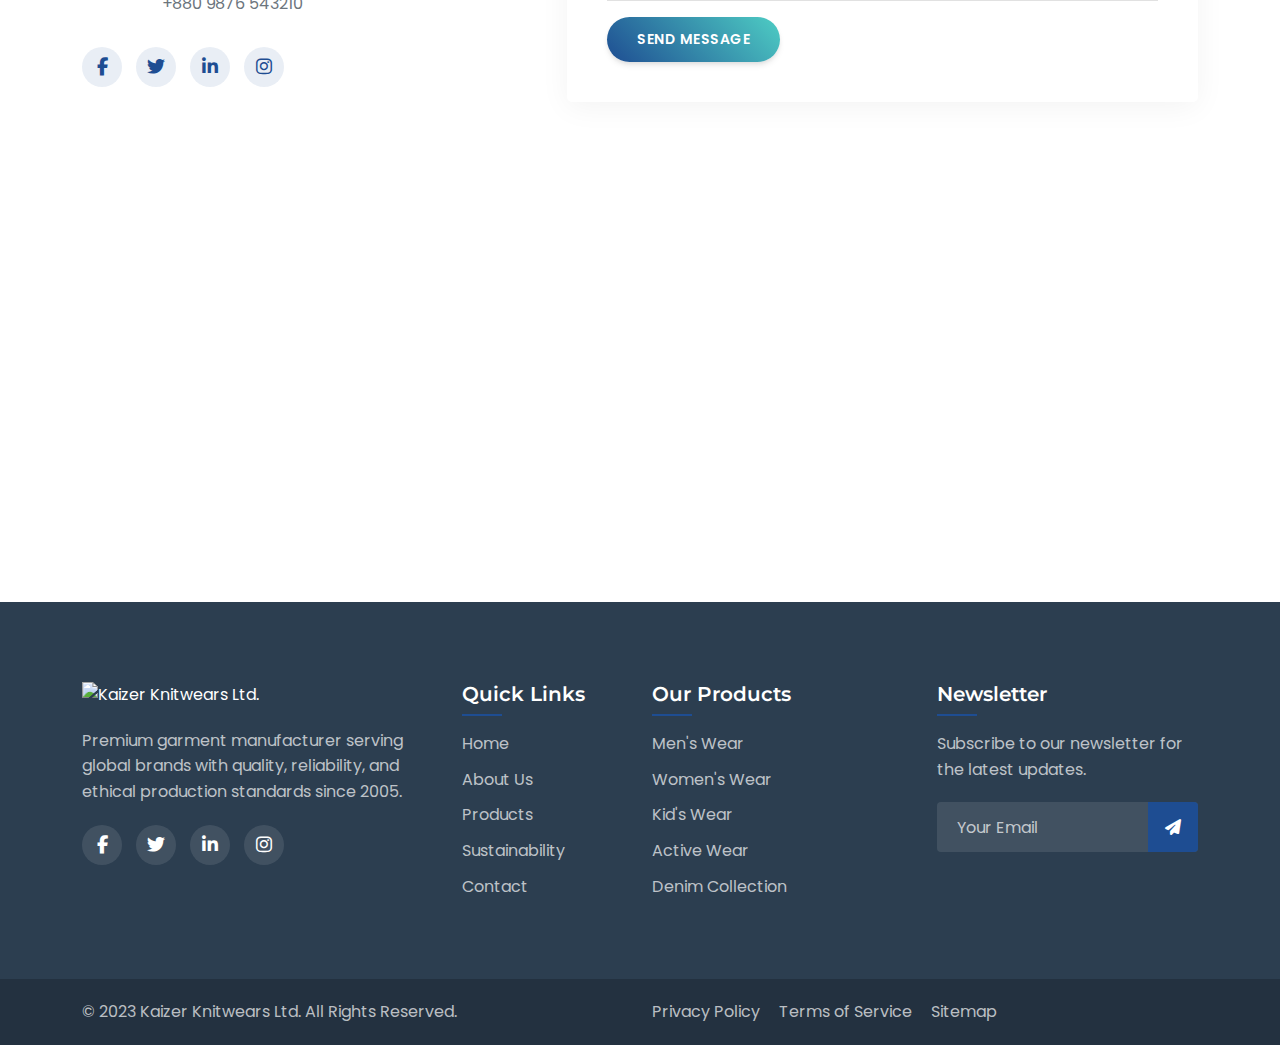
==== commit 9e661a18: "file" ====
--- a/index.html
+++ b/index.html
@@ -54,17 +54,9 @@
                     <li class="nav-item">
                         <a class="nav-link" href="products.html">Products</a>
                     </li>
-                    <!-- <li class="nav-item dropdown">
-                        <a class="nav-link dropdown-toggle" href="#" id="productsDropdown" role="button"
-                           data-bs-toggle="dropdown">Products</a>
-                        <ul class="dropdown-menu">
-                            <li><a class="dropdown-item" href="#">Men's Wear</a></li>
-                            <li><a class="dropdown-item" href="#">Women's Wear</a></li>
-                            <li><a class="dropdown-item" href="#">Kid's Wear</a></li>
-                            <li><a class="dropdown-item" href="#">Active Wear</a></li>
-                            <li><a class="dropdown-item" href="#">Denim Collection</a></li>
-                        </ul>
-                    </li> -->
+                    <li class="nav-item">
+                        <a class="nav-link" href="capacity.html">Capacity</a>
+                    </li>
                     <li class="nav-item">
                         <a class="nav-link" href="#sustainability">Sustainability</a>
                     </li>
--- a/style.css
+++ b/style.css
@@ -1848,4 +1848,79 @@
     .product-image {
         height: 250px;
     }
+}
+
+/* Capacity Page Styles */
+.capacity-stat-card {
+    background: var(--white-color);
+    padding: 30px;
+    border-radius: 15px;
+    box-shadow: var(--box-shadow);
+    transition: var(--transition);
+    text-align: center;
+}
+
+.capacity-stat-card:hover {
+    transform: translateY(-10px);
+}
+
+.capacity-stat-card .stat-icon {
+    width: 70px;
+    height: 70px;
+    background: rgba(44, 90, 160, 0.1);
+    border-radius: 50%;
+    display: flex;
+    align-items: center;
+    justify-content: center;
+    margin: 0 auto 20px;
+    font-size: 28px;
+    color: var(--primary-color);
+}
+
+.capacity-stat-card h3 {
+    font-size: 2.5rem;
+    color: var(--primary-color);
+    margin-bottom: 10px;
+}
+
+.production-line-card {
+    background: var(--white-color);
+    padding: 30px;
+    border-radius: 15px;
+    box-shadow: var(--box-shadow);
+    height: 100%;
+}
+
+.production-line-card h3 {
+    color: var(--primary-color);
+    margin-bottom: 20px;
+}
+
+.line-specs {
+    margin-bottom: 20px;
+}
+
+.line-specs li {
+    margin-bottom: 10px;
+    display: flex;
+    align-items: center;
+}
+
+.line-specs li i {
+    color: var(--primary-color);
+    margin-right: 10px;
+}
+
+.daily-capacity {
+    background: rgba(44, 90, 160, 0.1);
+    padding: 15px;
+    border-radius: 10px;
+    display: flex;
+    justify-content: space-between;
+    align-items: center;
+}
+
+.equipment-table th {
+    background: var(--primary-color);
+    color: var(--white-color);
 }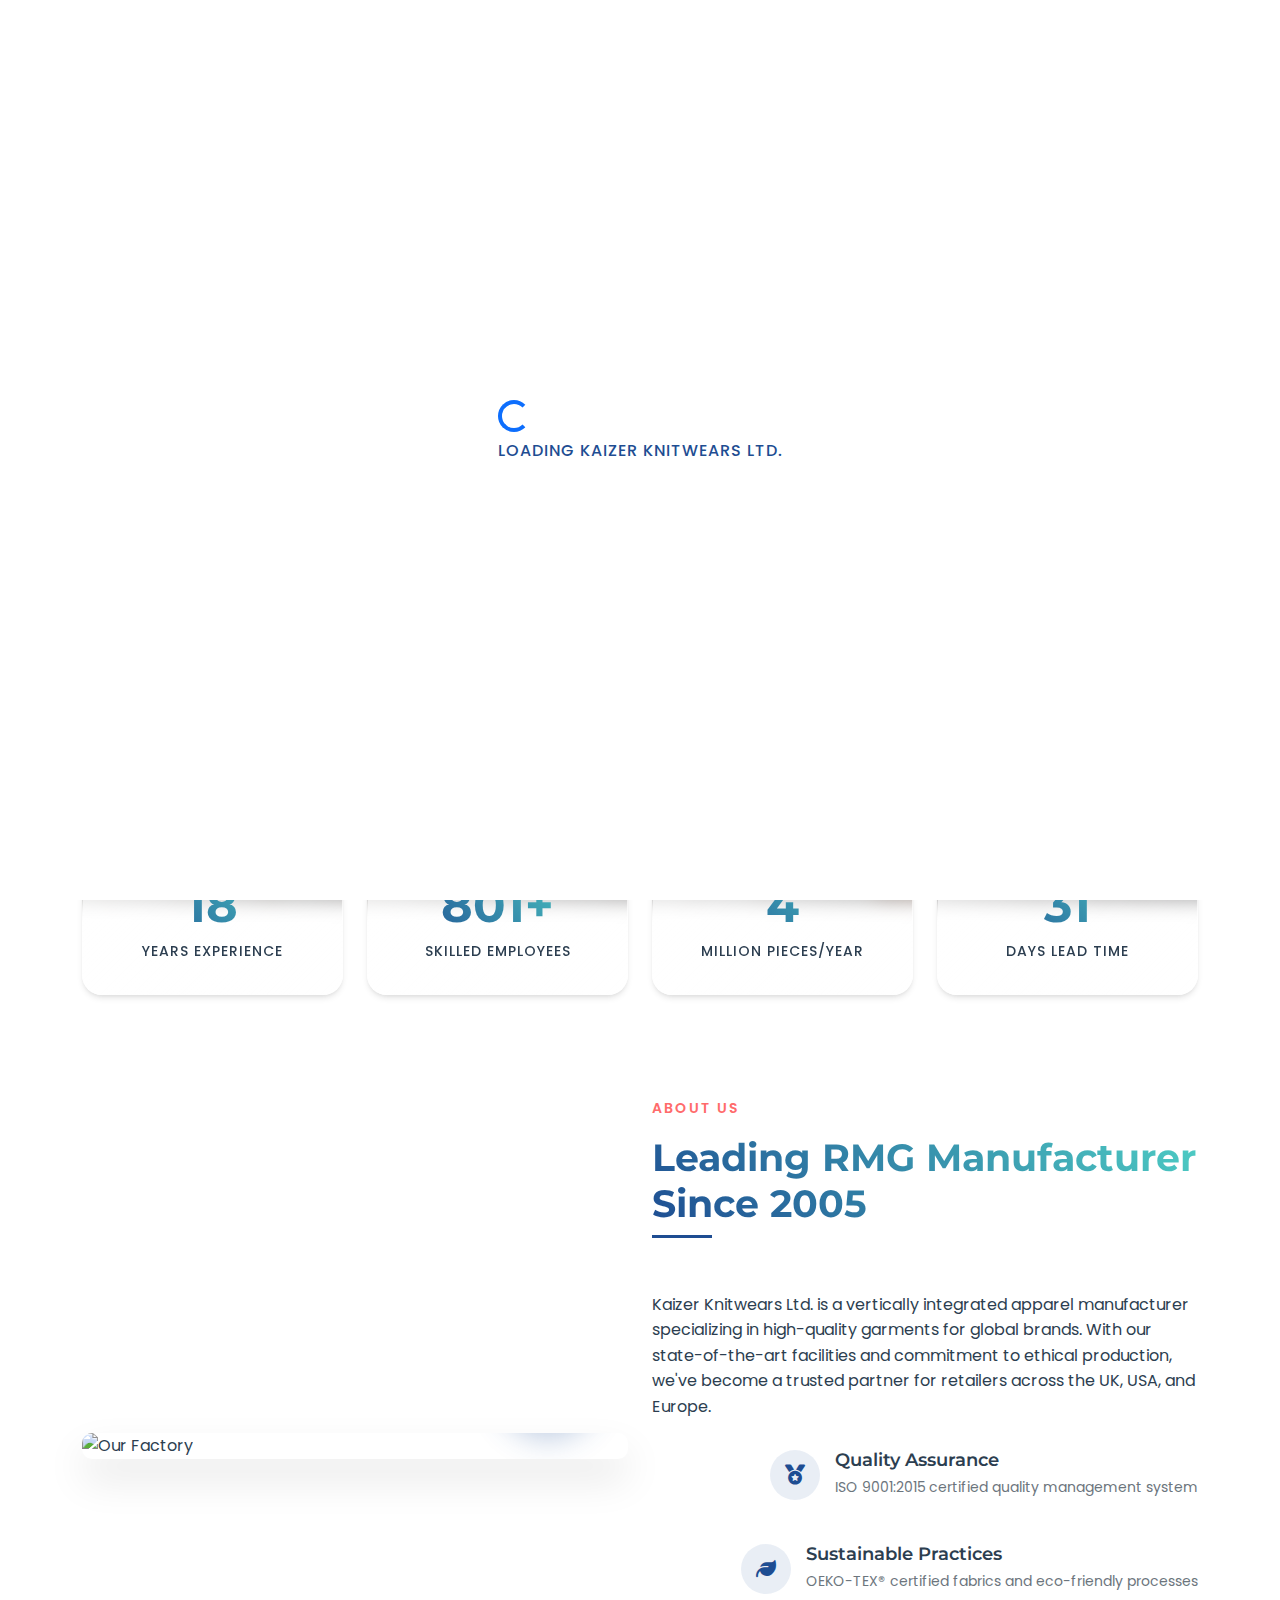
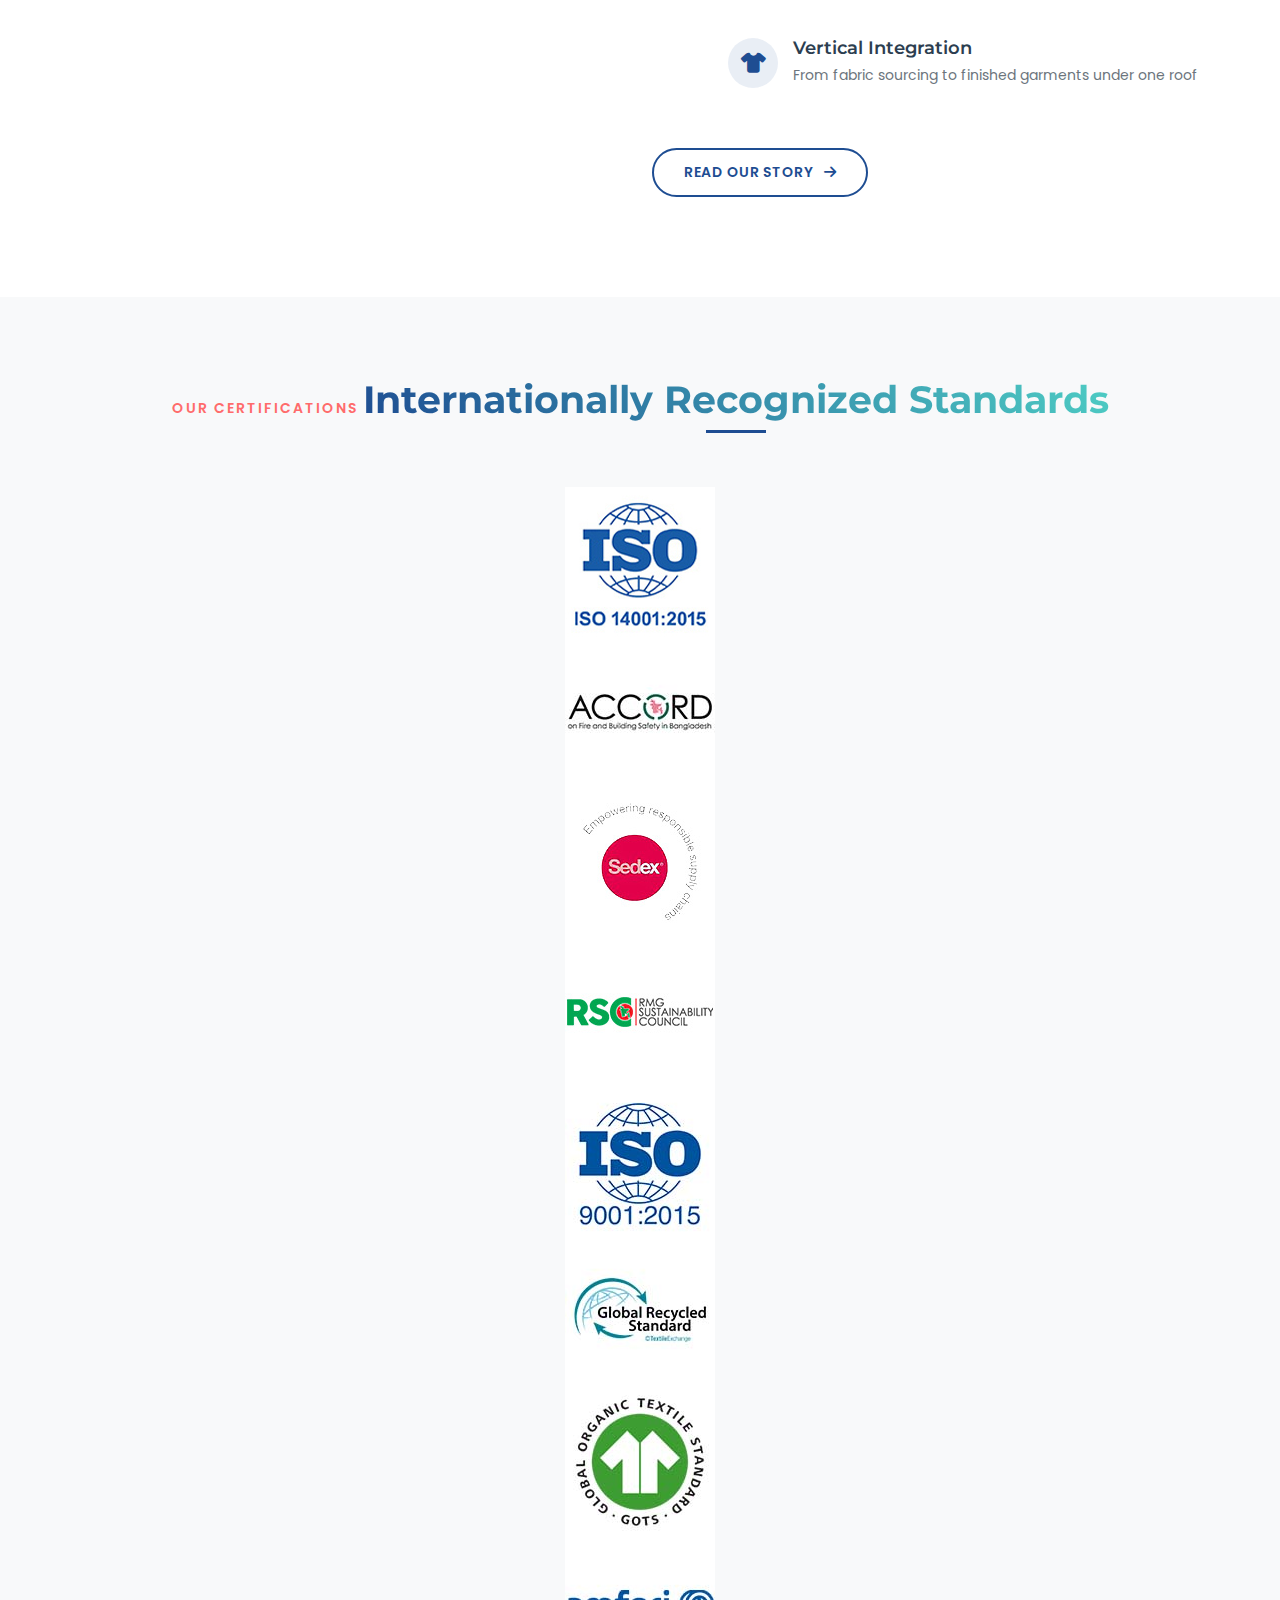
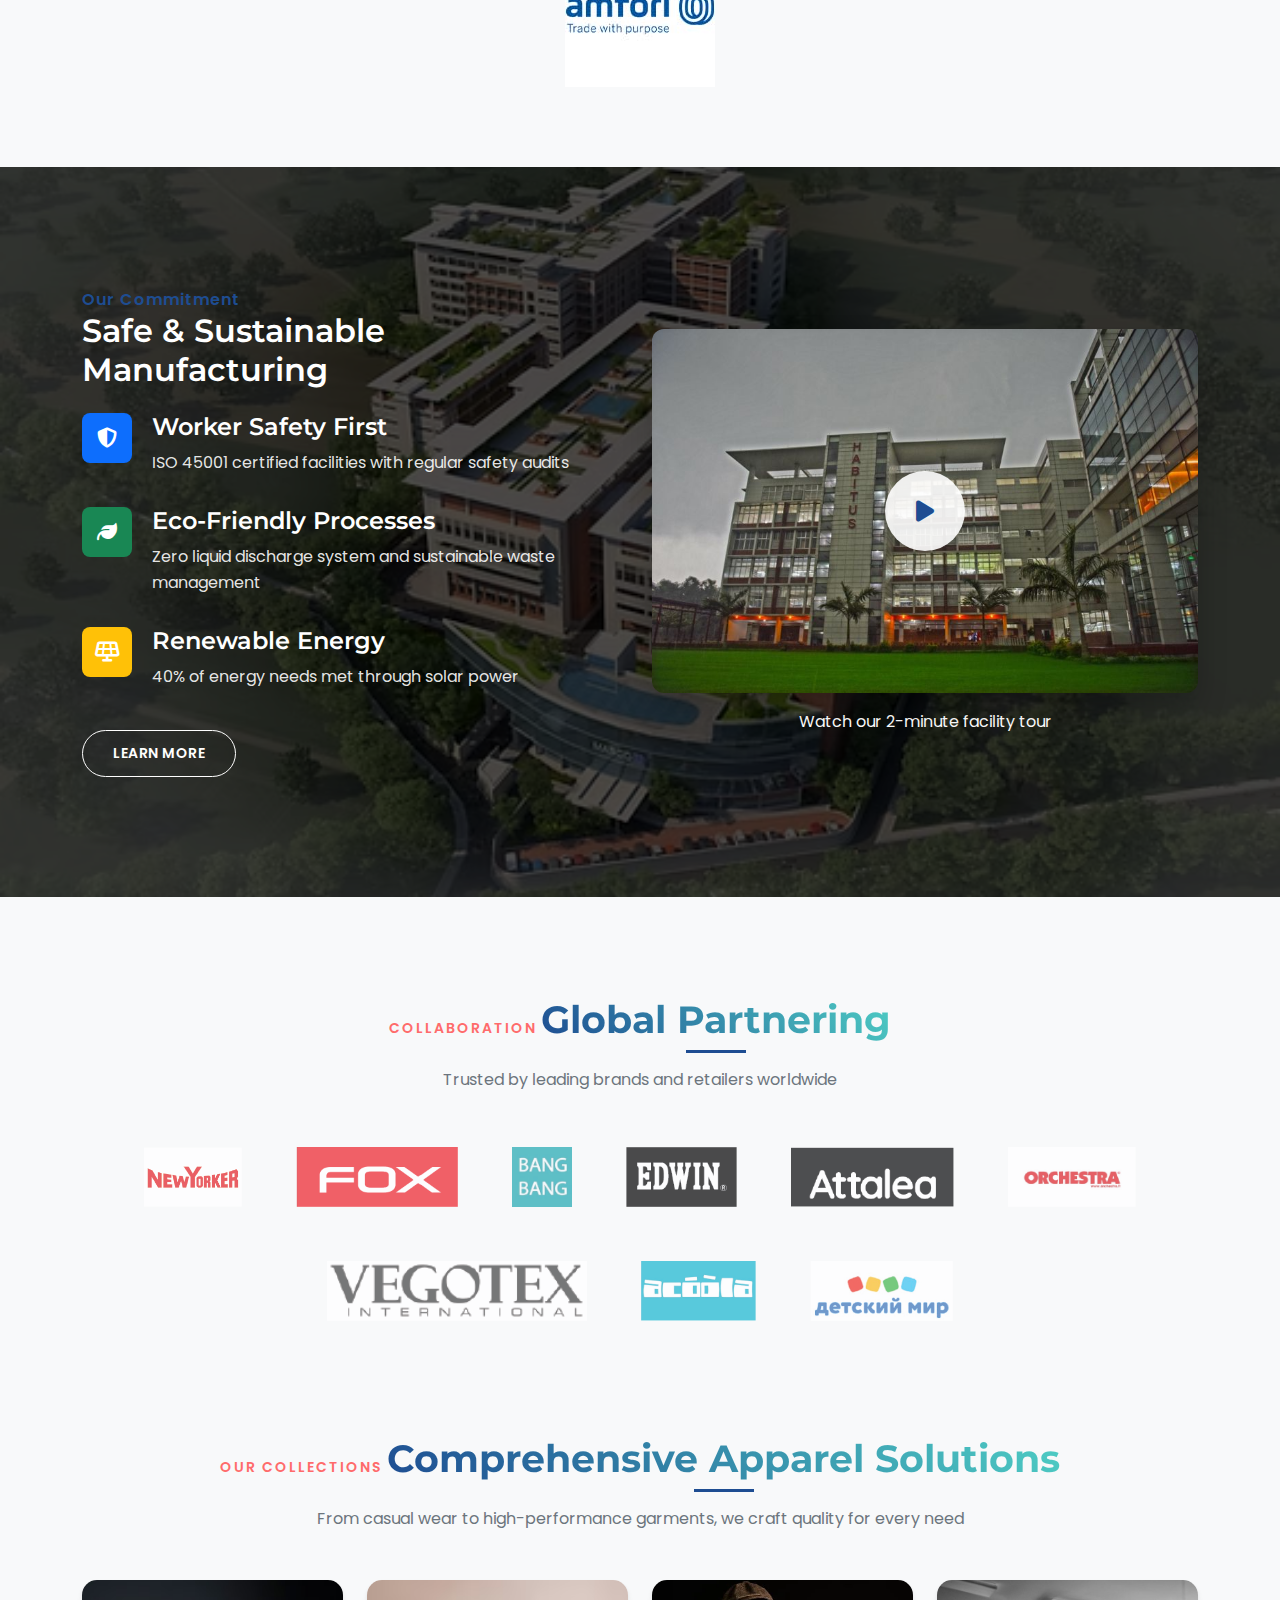
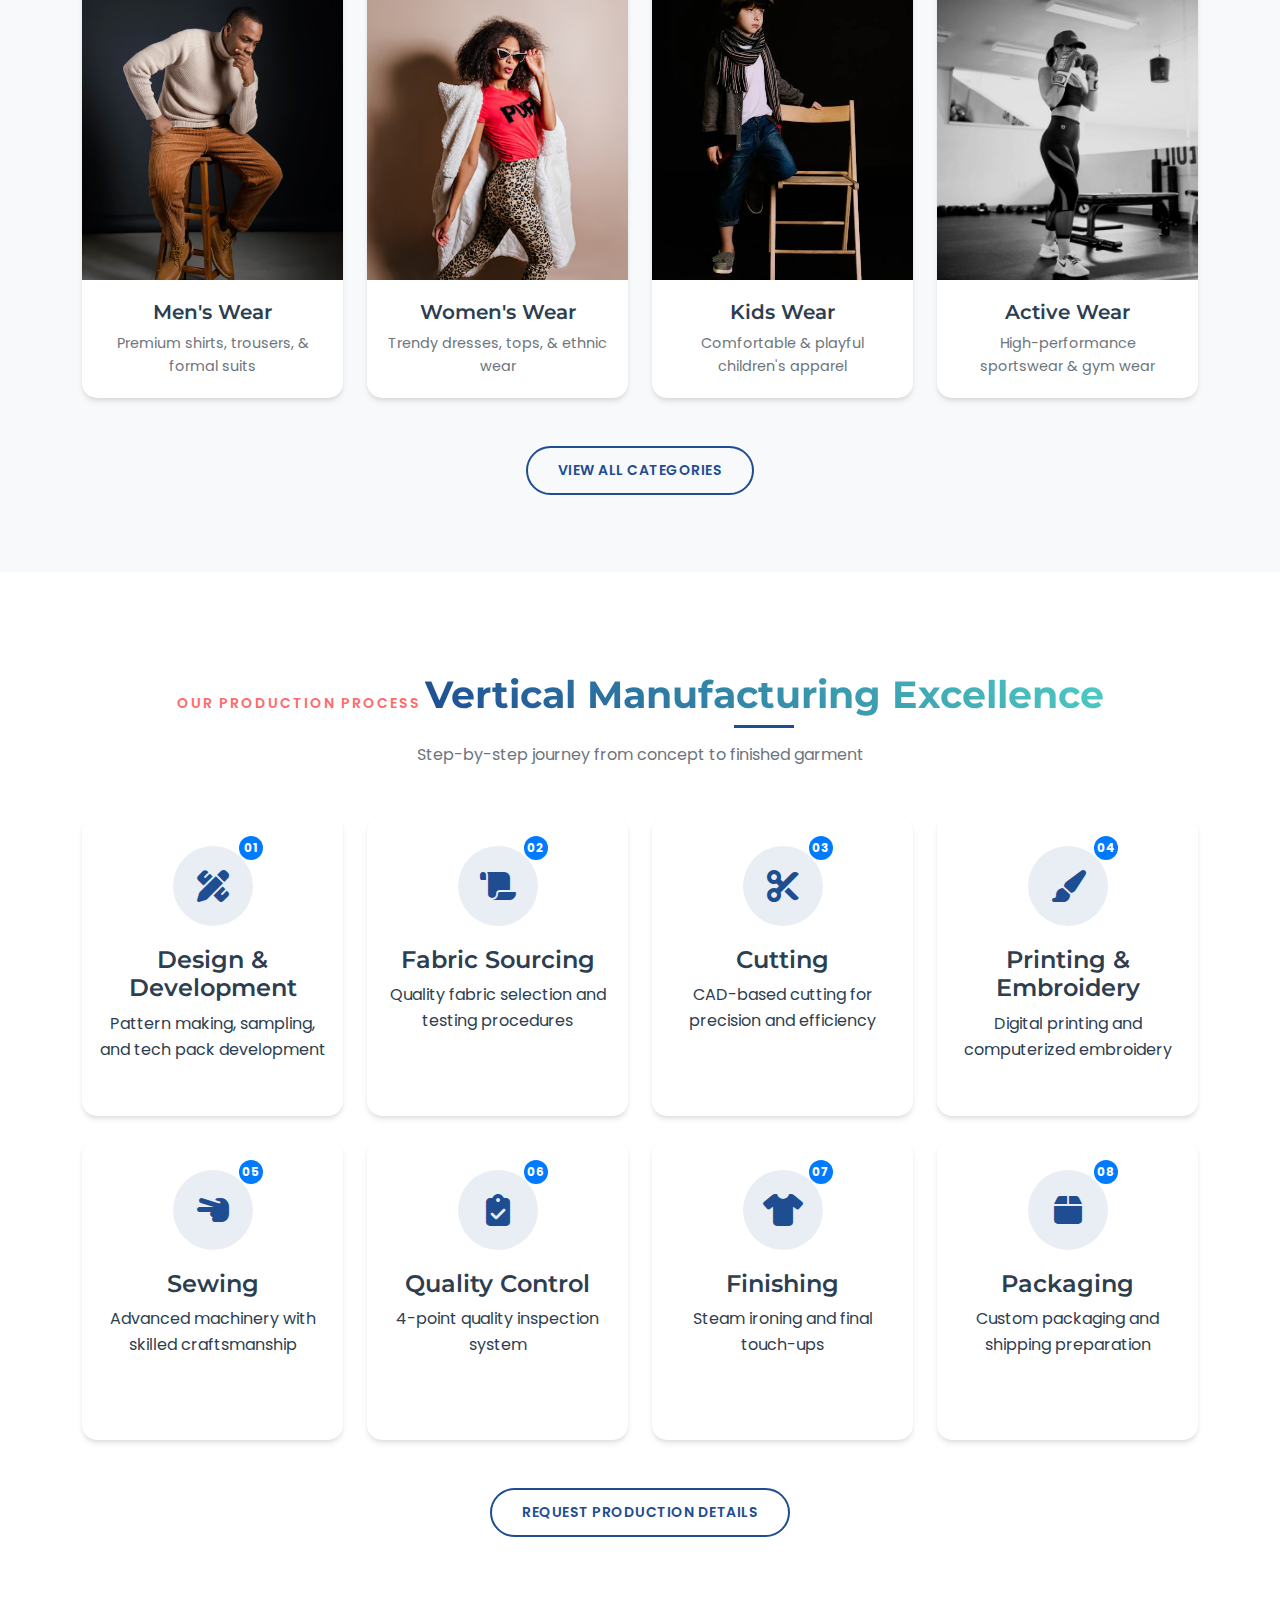
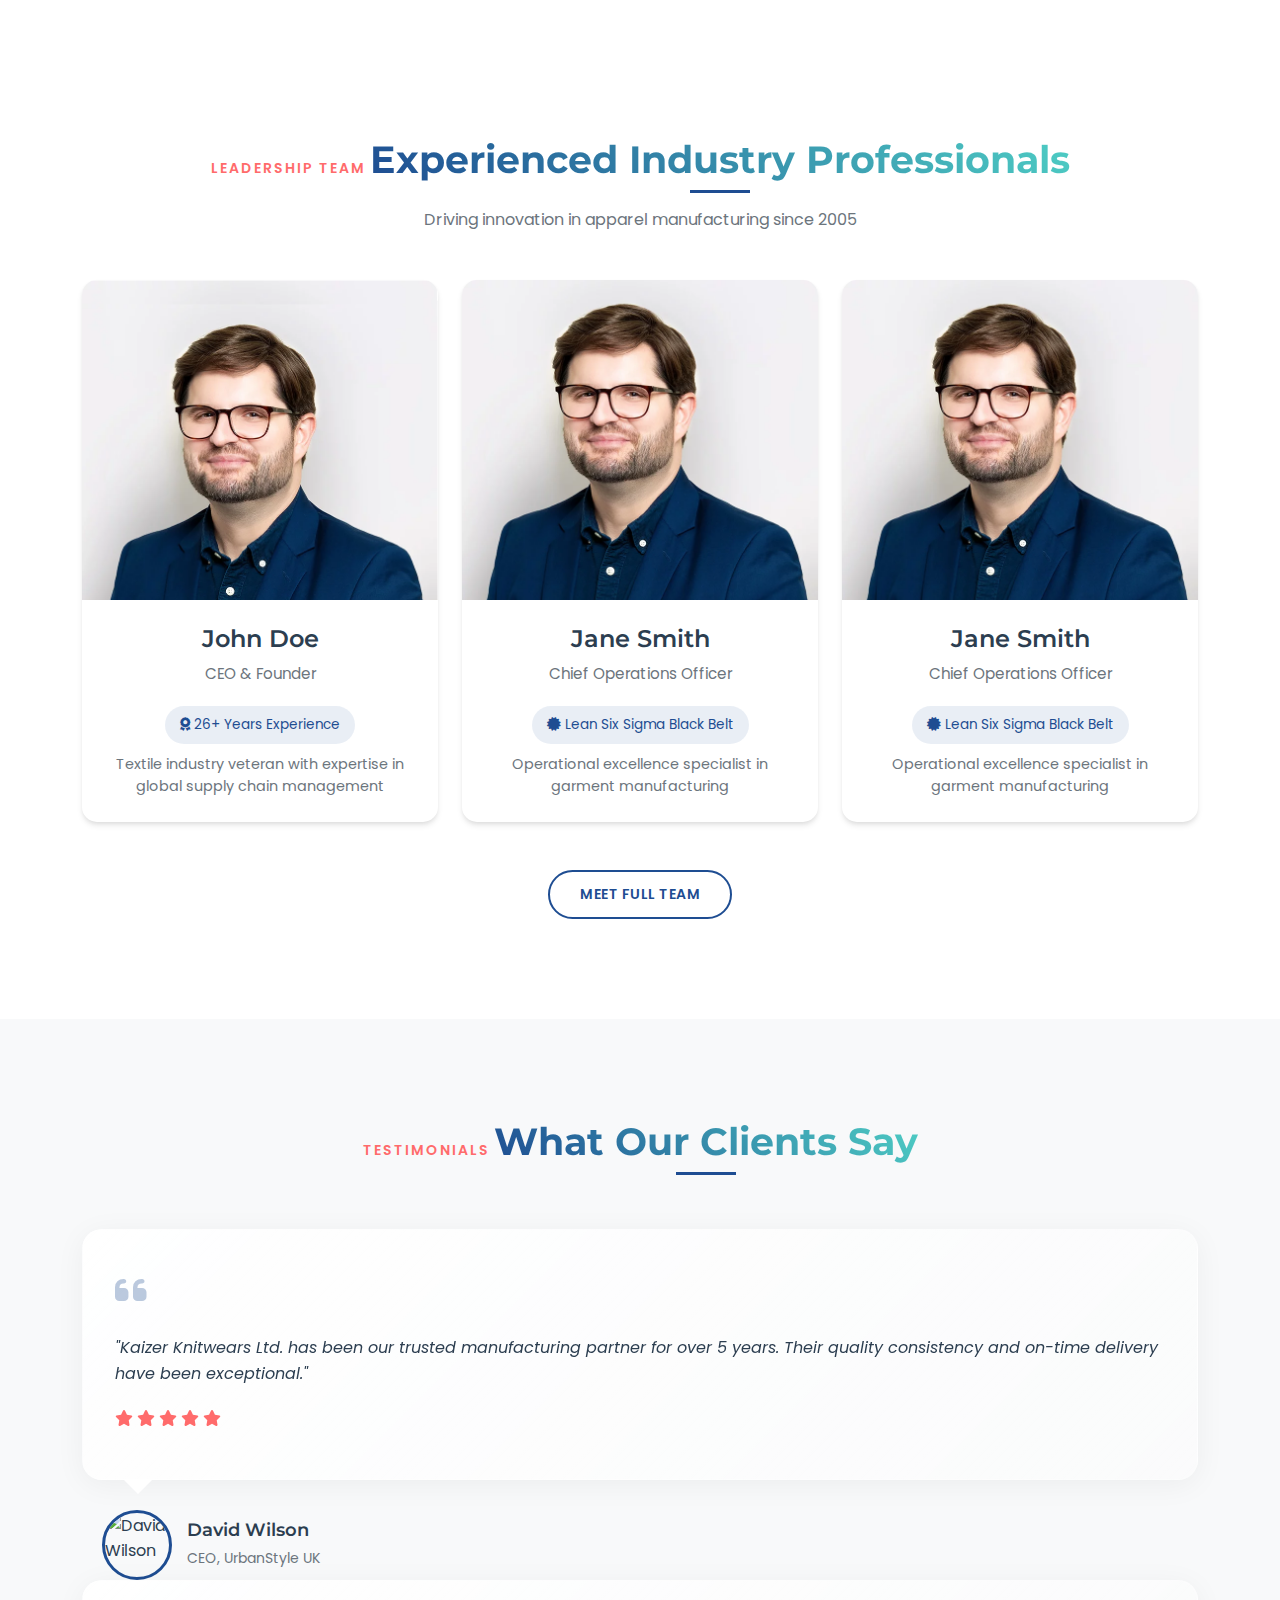
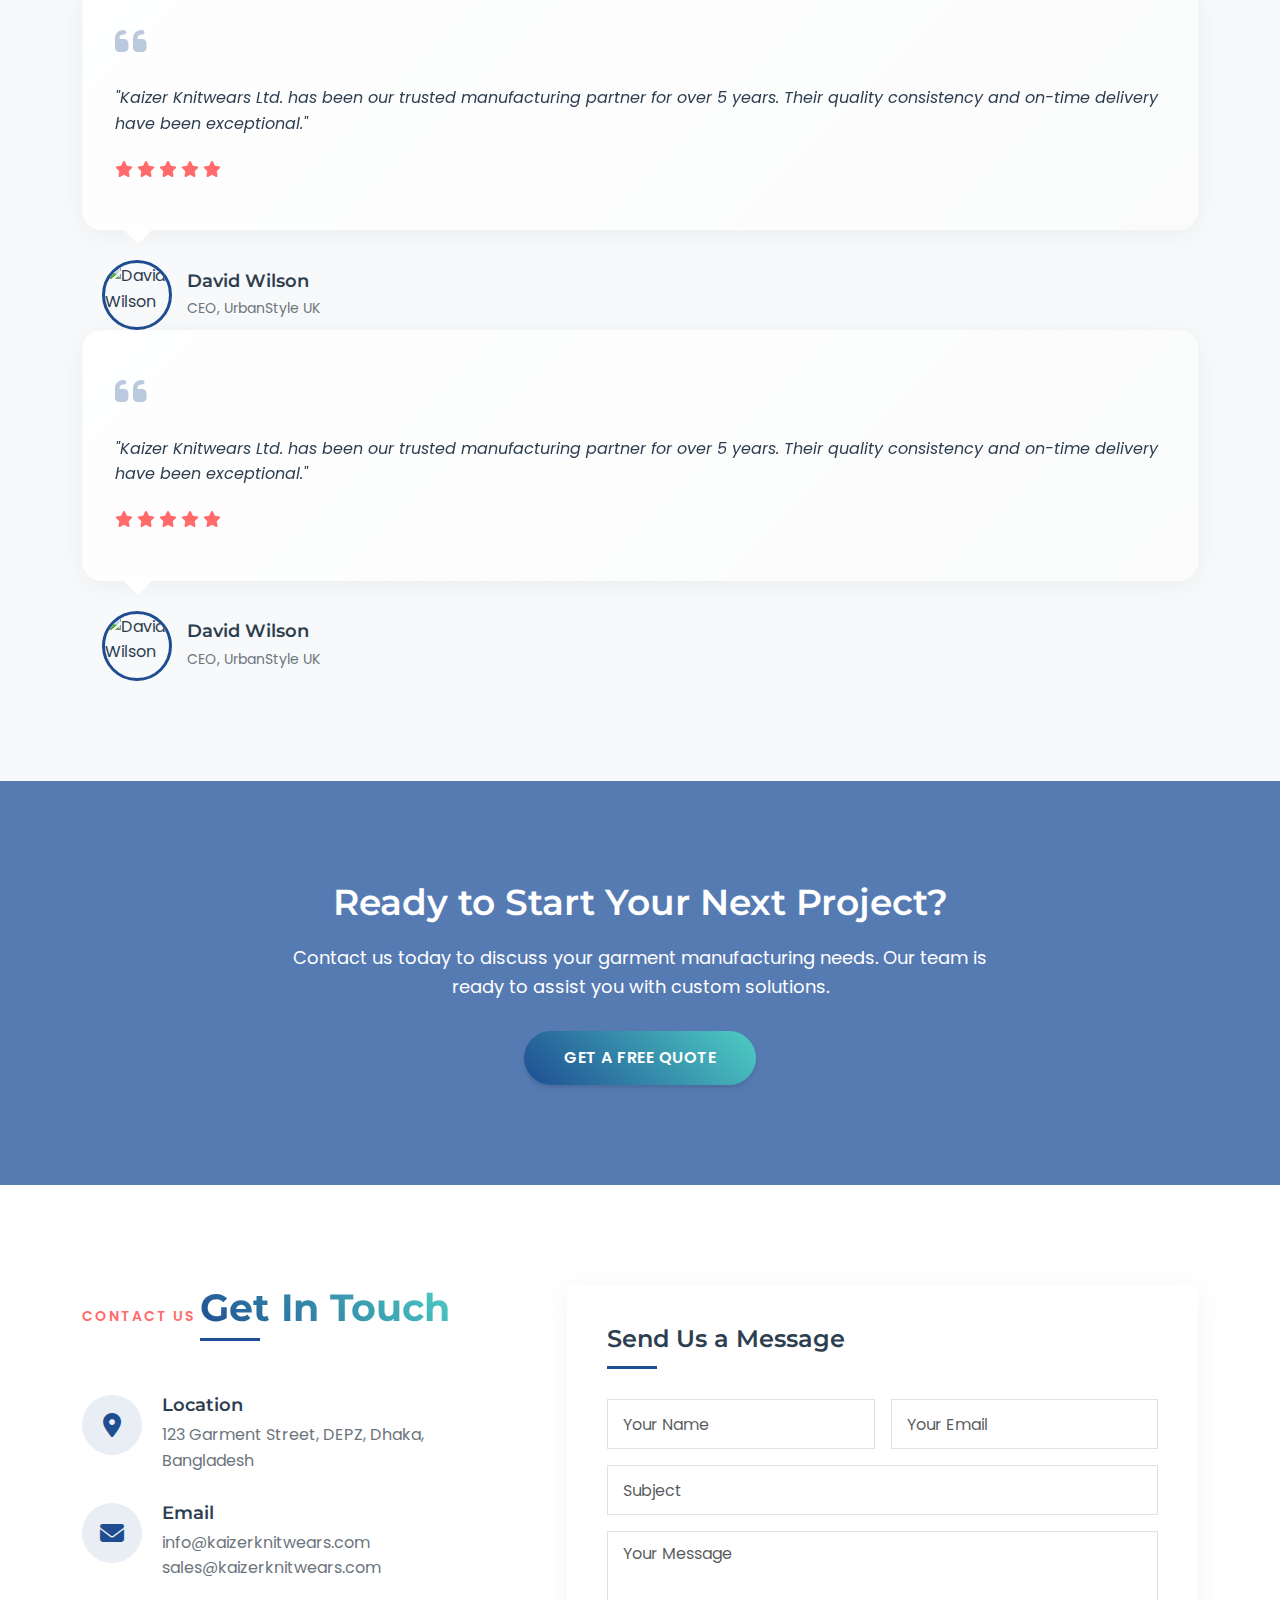
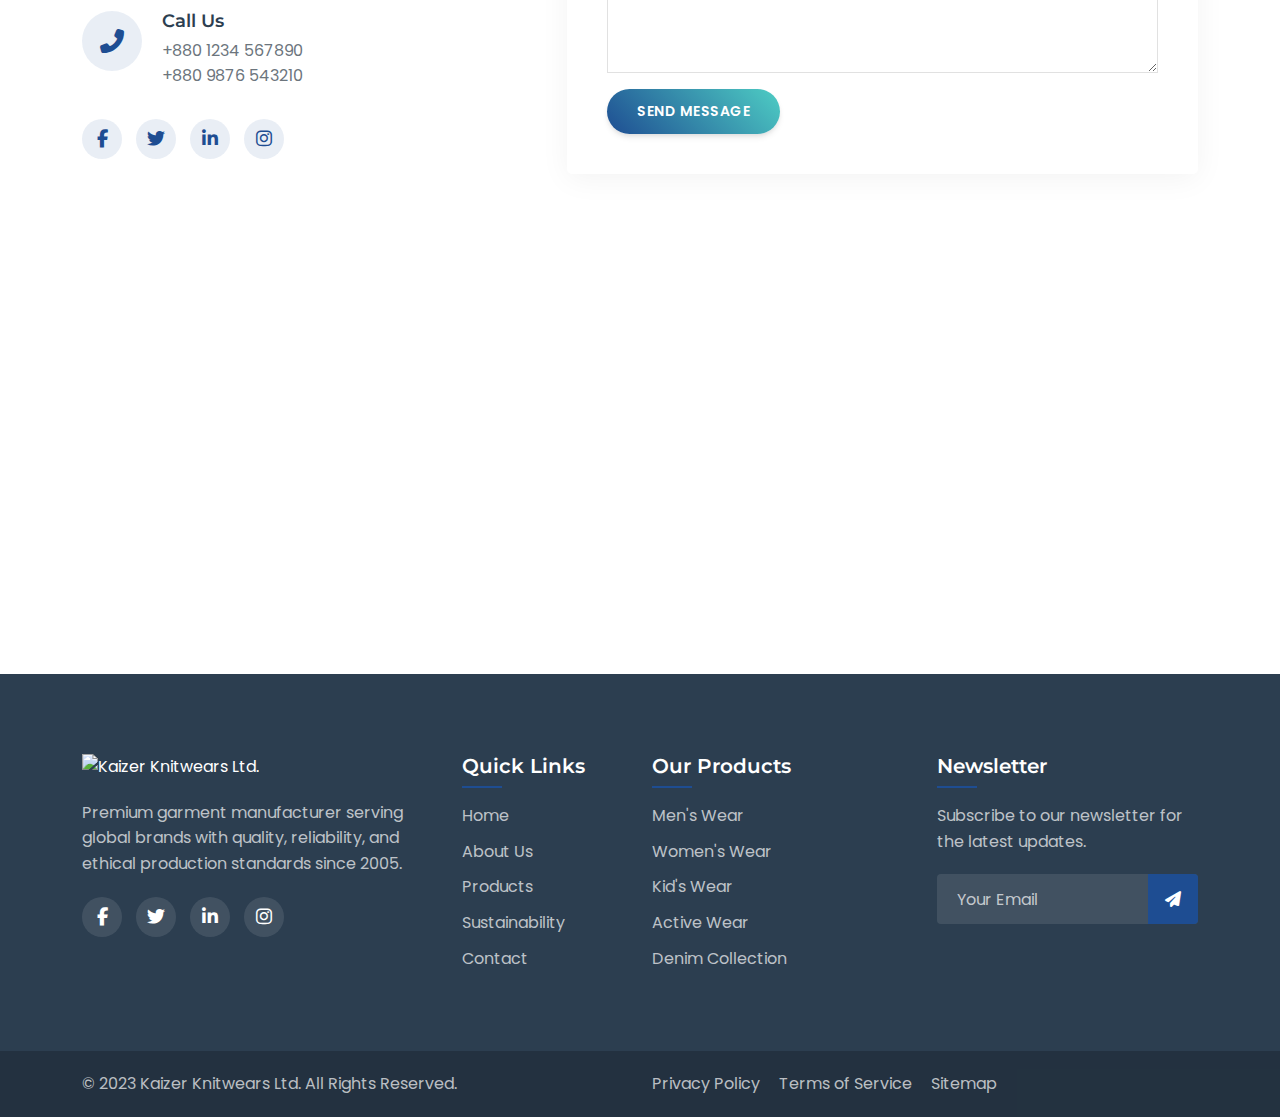
==== commit fd0927c0: "file added" ====
--- a/index.html
+++ b/index.html
@@ -46,10 +46,10 @@
             <div class="collapse navbar-collapse" id="navbarNav">
                 <ul class="navbar-nav ms-auto">
                     <li class="nav-item">
-                        <a class="nav-link active" href="#home">Home</a>
+                        <a class="nav-link active" href="index.html">Home</a>
                     </li>
                     <li class="nav-item">
-                        <a class="nav-link" href="#about">About</a>
+                        <a class="nav-link" href="about.html">About</a>
                     </li>
                     <li class="nav-item">
                         <a class="nav-link" href="products.html">Products</a>
@@ -57,11 +57,11 @@
                     <li class="nav-item">
                         <a class="nav-link" href="capacity.html">Capacity</a>
                     </li>
+                    <!-- <li class="nav-item">
+                        <a class="nav-link" href="">Sustainability</a>
+                    </li> -->
                     <li class="nav-item">
-                        <a class="nav-link" href="#sustainability">Sustainability</a>
-                    </li>
-                    <li class="nav-item">
-                        <a class="nav-link" href="#contact">Contact</a>
+                        <a class="nav-link" href="contact.html">Contact</a>
                     </li>
                 </ul>
                 <div class="ms-lg-4 mt-3 mt-lg-0">
--- a/style.css
+++ b/style.css
@@ -259,8 +259,9 @@
     width: calc(100% - 30px);
 }
 
+
 .header .navbar-nav .nav-link.active {
-    color: var(--primary-color);
+    color: #5b9eff;
 }
 
 .navbar-nav .nav-link::after {
@@ -596,6 +597,228 @@
     color: var(--gray-color);
     margin-bottom: 0;
     font-size: 14px;
+}
+
+/* About Page Styles */
+.overview-content .subtitle {
+    color: var(--primary-color);
+    font-weight: 600;
+    text-transform: uppercase;
+    letter-spacing: 2px;
+    margin-bottom: 1rem;
+    display: block;
+}
+
+.overview-content h2 {
+    font-size: 2.5rem;
+    margin-bottom: 1.5rem;
+}
+
+.highlight-item {
+    text-align: center;
+    padding: 1.5rem;
+    background: #fff;
+    border-radius: 10px;
+    box-shadow: 0 5px 15px rgba(0,0,0,0.05);
+    transition: var(--transition);
+}
+
+.highlight-item:hover {
+    transform: translateY(-5px);
+}
+
+.highlight-item i {
+    font-size: 2rem;
+    color: var(--primary-color);
+    margin-bottom: 1rem;
+}
+
+.vision-card {
+    background: #fff;
+    padding: 2rem;
+    border-radius: 15px;
+    height: 100%;
+    box-shadow: 0 5px 15px rgba(0,0,0,0.05);
+    transition: var(--transition);
+}
+
+.vision-card:hover {
+    transform: translateY(-5px);
+}
+
+.card-icon {
+    width: 70px;
+    height: 70px;
+    background: rgba(30, 77, 146, 0.1);
+    border-radius: 50%;
+    display: flex;
+    align-items: center;
+    justify-content: center;
+    font-size: 1.8rem;
+    color: var(--primary-color);
+    margin-bottom: 1.5rem;
+}
+
+.values-list {
+    list-style: none;
+    padding: 0;
+}
+
+.values-list li {
+    padding: 0.5rem 0;
+    border-bottom: 1px dashed #eee;
+}
+
+.values-list li:last-child {
+    border: none;
+}
+
+/* Timeline Styles */
+.timeline {
+    position: relative;
+    padding: 2rem 0;
+}
+
+.timeline::before {
+    content: '';
+    position: absolute;
+    left: 50%;
+    top: 0;
+    bottom: 0;
+    width: 2px;
+    background: var(--primary-color);
+    transform: translateX(-50%);
+}
+
+.timeline-item {
+    position: relative;
+    margin-bottom: 3rem;
+    width: 50%;
+    padding-right: 2.5rem;
+}
+
+.timeline-item:nth-child(even) {
+    margin-left: auto;
+    padding-right: 0;
+    padding-left: 2.5rem;
+}
+
+.timeline-dot {
+    position: absolute;
+    right: -10px;
+    top: 20px;
+    width: 20px;
+    height: 20px;
+    border-radius: 50%;
+    background: var(--primary-color);
+    border: 4px solid #fff;
+    box-shadow: 0 0 0 3px rgba(30, 77, 146, 0.2);
+}
+
+.timeline-item:nth-child(even) .timeline-dot {
+    right: auto;
+    left: -10px;
+}
+
+.timeline-date {
+    position: absolute;
+    right: -100px;
+    top: 15px;
+    font-weight: 600;
+    color: var(--primary-color);
+}
+
+.timeline-item:nth-child(even) .timeline-date {
+    right: auto;
+    left: -100px;
+}
+
+.timeline-content {
+    background: #fff;
+    padding: 1.5rem;
+    border-radius: 10px;
+    box-shadow: 0 5px 15px rgba(0,0,0,0.05);
+    transition: transform 0.3s ease;
+}
+
+.timeline-content:hover {
+    transform: translateY(-5px);
+}
+
+.timeline-content h4 {
+    color: var(--primary-color);
+    margin-bottom: 0.5rem;
+}
+
+.achievement-tag {
+    display: inline-block;
+    padding: 0.25rem 0.75rem;
+    background: rgba(30, 77, 146, 0.1);
+    color: var(--primary-color);
+    border-radius: 20px;
+    font-size: 0.85rem;
+    margin-top: 1rem;
+}
+
+@media (max-width: 768px) {
+    .timeline::before {
+        left: 30px;
+    }
+    
+    .timeline-item {
+        width: 100%;
+        padding-left: 80px;
+        padding-right: 0;
+    }
+    
+    .timeline-item:nth-child(even) {
+        padding-left: 80px;
+    }
+    
+    .timeline-dot {
+        left: 20px;
+        right: auto;
+    }
+    
+    .timeline-item:nth-child(even) .timeline-dot {
+        left: 20px;
+    }
+    
+    .timeline-date {
+        position: relative;
+        left: 0;
+        top: 0;
+        margin-bottom: 0.5rem;
+        display: block;
+    }
+    
+    .timeline-item:nth-child(even) .timeline-date {
+        left: 0;
+    }
+}
+
+/* Team Member Cards */
+.team-member-card {
+    background: #fff;
+    border-radius: 15px;
+    overflow: hidden;
+    box-shadow: 0 5px 15px rgba(0,0,0,0.05);
+    transition: var(--transition);
+}
+
+.team-member-card:hover {
+    transform: translateY(-5px);
+}
+
+.member-image img {
+    width: 100%;
+    height: 300px;
+    object-fit: cover;
+}
+
+.member-info {
+    padding: 1.5rem;
+    text-align: center;
 }
 
 /* Certifications Section */
@@ -1850,77 +2073,314 @@
     }
 }
 
-/* Capacity Page Styles */
+/* Capacity Page Specific Styles */
 .capacity-stat-card {
-    background: var(--white-color);
-    padding: 30px;
+    background: linear-gradient(135deg, #ffffff, #f8f9fa);
     border-radius: 15px;
-    box-shadow: var(--box-shadow);
-    transition: var(--transition);
+    padding: 2rem;
+    box-shadow: 0 5px 20px rgba(0,0,0,0.05);
+    transition: var(--transition);
+    height: 100%;
+    border: 1px solid rgba(0,0,0,0.05);
+}
+
+.capacity-stat-card:hover {
+    transform: translateY(-5px);
+    box-shadow: 0 10px 30px rgba(0,0,0,0.1);
+}
+
+.stat-icon {
+    font-size: 2.5rem;
+    color: var(--primary-color);
+    margin-bottom: 1.5rem;
+}
+
+.stat-info h3 {
+    font-size: 2.5rem;
+    color: var(--dark-color);
+    margin-bottom: 0.5rem;
+    font-weight: 700;
+}
+
+.process-detail-card {
+    background: #ffffff;
+    border-radius: 15px;
+    padding: 2rem;
+    margin-bottom: 2rem;
+    box-shadow: 0 5px 20px rgba(0,0,0,0.05);
+}
+
+.specs-list {
+    display: grid;
+    grid-template-columns: repeat(auto-fit, minmax(200px, 1fr));
+    gap: 1.5rem;
+    margin-top: 1.5rem;
+}
+
+.spec-item {
+    padding: 1.5rem;
+    background: #f8f9fa;
+    border-radius: 10px;
+}
+
+.spec-item h4 {
+    color: var(--primary-color);
+    margin-bottom: 1rem;
+    font-size: 1.1rem;
+}
+
+.spec-item ul li {
+    margin-bottom: 0.5rem;
+    color: var(--gray-color);
+    font-size: 0.9rem;
+}
+
+.equipment-table {
+    background: #ffffff;
+    border-radius: 10px;
+    overflow: hidden;
+    box-shadow: 0 5px 20px rgba(0,0,0,0.05);
+}
+
+.equipment-table thead {
+    background: var(--primary-color);
+    color: #ffffff;
+}
+
+.equipment-table th {
+    padding: 1rem;
+    font-weight: 600;
+}
+
+/* Quality Metrics Dashboard Styles */
+.metric-card {
+    padding: 1.5rem;
+    border-radius: 15px;
+    color: white;
+    position: relative;
+    overflow: hidden;
+    transition: transform 0.3s ease;
+    min-height: 200px;
+}
+
+.metric-card:hover {
+    transform: translateY(-5px);
+    box-shadow: 0 10px 20px rgba(0,0,0,0.1);
+}
+
+.modern-gradient-1 { background: linear-gradient(45deg, #4158D0, #C850C0); }
+.modern-gradient-2 { background: linear-gradient(45deg, #00B4DB, #0083B0); }
+.modern-gradient-3 { background: linear-gradient(45deg, #FF8008, #FFC837); }
+.modern-gradient-4 { background: linear-gradient(45deg, #11998e, #38ef7d); }
+
+.metric-icon {
+    margin-bottom: 1rem;
+    opacity: 0.9;
+}
+
+.metric-info h3 {
+    font-size: 2.5rem;
+    font-weight: 700;
+    margin-bottom: 0.5rem;
+    display: inline-block;
+}
+
+.percent, .plus {
+    font-size: 1.5rem;
+    margin-left: 5px;
+}
+
+.trend {
+    font-size: 0.85rem;
+    opacity: 0.9;
+    margin-top: 0.5rem;
+}
+
+.trend.up { color: #38ef7d; }
+.trend.down { color: #ff4757; }
+.trend.stable { color: #ffd700; }
+
+.metric-chart {
+    position: absolute;
+    bottom: 0;
+    right: 0;
+    width: 100px;
+    height: 50px;
+    opacity: 0.2;
+}
+
+.certification-badges {
+    position: absolute;
+    bottom: 1rem;
+    right: 1rem;
+}
+
+.certification-mini {
+    width: 30px;
+    height: 30px;
+    margin-left: 5px;
+    border-radius: 50%;
+    border: 2px solid rgba(255,255,255,0.3);
+}
+
+/* Quality Standards Section */
+.quality-standards {
+    background-color: #f8f9fa;
+}
+
+.certification-grid {
+    display: grid;
+    grid-template-columns: repeat(auto-fit, minmax(250px, 1fr));
+    gap: 1.5rem;
+    margin-top: 2rem;
+}
+
+.certification-card {
+    background: #fff;
+    border-radius: 10px;
+    padding: 1.5rem;
+    box-shadow: 0 2px 15px rgba(0,0,0,0.05);
+    display: flex;
+    align-items: center;
+    gap: 1rem;
+    transition: transform 0.3s ease;
+}
+
+.certification-card:hover {
+    transform: translateY(-5px);
+}
+
+.cert-image {
+    width: 80px;
+    height: 80px;
+    display: flex;
+    align-items: center;
+    justify-content: center;
+}
+
+.cert-image img {
+    max-width: 100%;
+    height: auto;
+}
+
+.cert-info h4 {
+    font-size: 1.1rem;
+    margin-bottom: 0.5rem;
+}
+
+.cert-info p {
+    font-size: 0.9rem;
+    color: #6c757d;
+    margin: 0;
+}
+
+.commitment-cards {
+    display: grid;
+    grid-template-columns: repeat(2, 1fr);
+    gap: 1.5rem;
+}
+
+.commitment-card {
+    background: #fff;
+    border-radius: 10px;
+    padding: 1.5rem;
+    box-shadow: 0 2px 15px rgba(0,0,0,0.05);
+}
+
+.commitment-card .icon {
+    color: #0d6efd;
+    font-size: 1.5rem;
+    margin-bottom: 1rem;
+}
+
+.commitment-card h5 {
+    font-size: 1.1rem;
+    margin-bottom: 0.5rem;
+}
+
+.commitment-card p {
+    font-size: 0.9rem;
+    color: #6c757d;
+    margin: 0;
+}
+
+@media (max-width: 768px) {
+    .commitment-cards {
+        grid-template-columns: 1fr;
+    }
+}
+
+/* Feature Cards */
+.feature-card {
+    background: #ffffff;
+    padding: 2rem;
+    border-radius: 15px;
     text-align: center;
-}
-
-.capacity-stat-card:hover {
+    box-shadow: 0 5px 15px rgba(0,0,0,0.05);
+    height: 100%;
+    transition: var(--transition);
+    border: 1px solid rgba(0,0,0,0.05);
+}
+
+.feature-card:hover {
     transform: translateY(-10px);
-}
-
-.capacity-stat-card .stat-icon {
-    width: 70px;
-    height: 70px;
-    background: rgba(44, 90, 160, 0.1);
+    box-shadow: 0 15px 30px rgba(0,0,0,0.1);
+}
+
+.feature-icon {
+    width: 80px;
+    height: 80px;
+    background: rgba(30, 77, 146, 0.1);
     border-radius: 50%;
     display: flex;
     align-items: center;
     justify-content: center;
-    margin: 0 auto 20px;
-    font-size: 28px;
+    margin: 0 auto 1.5rem;
+    font-size: 2rem;
     color: var(--primary-color);
-}
-
-.capacity-stat-card h3 {
-    font-size: 2.5rem;
-    color: var(--primary-color);
-    margin-bottom: 10px;
-}
-
-.production-line-card {
-    background: var(--white-color);
-    padding: 30px;
-    border-radius: 15px;
-    box-shadow: var(--box-shadow);
-    height: 100%;
-}
-
-.production-line-card h3 {
-    color: var(--primary-color);
-    margin-bottom: 20px;
-}
-
-.line-specs {
-    margin-bottom: 20px;
-}
-
-.line-specs li {
-    margin-bottom: 10px;
-    display: flex;
-    align-items: center;
-}
-
-.line-specs li i {
-    color: var(--primary-color);
-    margin-right: 10px;
-}
-
-.daily-capacity {
-    background: rgba(44, 90, 160, 0.1);
+    transition: var(--transition);
+}
+
+.feature-card:hover .feature-icon {
+    background: var(--primary-color);
+    color: #ffffff;
+    transform: rotateY(360deg);
+}
+
+.feature-card h4 {
+    font-size: 1.25rem;
+    margin-bottom: 1rem;
+    color: var(--dark-color);
+}
+
+.feature-card p {
+    color: var(--gray-color);
+    margin-bottom: 0;
+    font-size: 0.9rem;
+    line-height: 1.5;
+}
+
+/* Modern Card Design */
+.hover-lift {
+    transition: transform 0.3s ease, box-shadow 0.3s ease;
+}
+
+.hover-lift:hover {
+    transform: translateY(-5px);
+    box-shadow: 0 10px 20px rgba(0,0,0,0.1) !important;
+}
+
+.contact-card .contact-icon {
+    display: inline-block;
     padding: 15px;
-    border-radius: 10px;
-    display: flex;
-    justify-content: space-between;
-    align-items: center;
-}
-
-.equipment-table th {
-    background: var(--primary-color);
-    color: var(--white-color);
+    border-radius: 50%;
+    background-color: rgba(var(--bs-primary-rgb), 0.1);
+}
+
+.rounded-3 {
+    border-radius: 1rem !important;
+}
+
+.shadow-sm {
+    box-shadow: 0 .125rem .25rem rgba(0,0,0,.075) !important;
 }